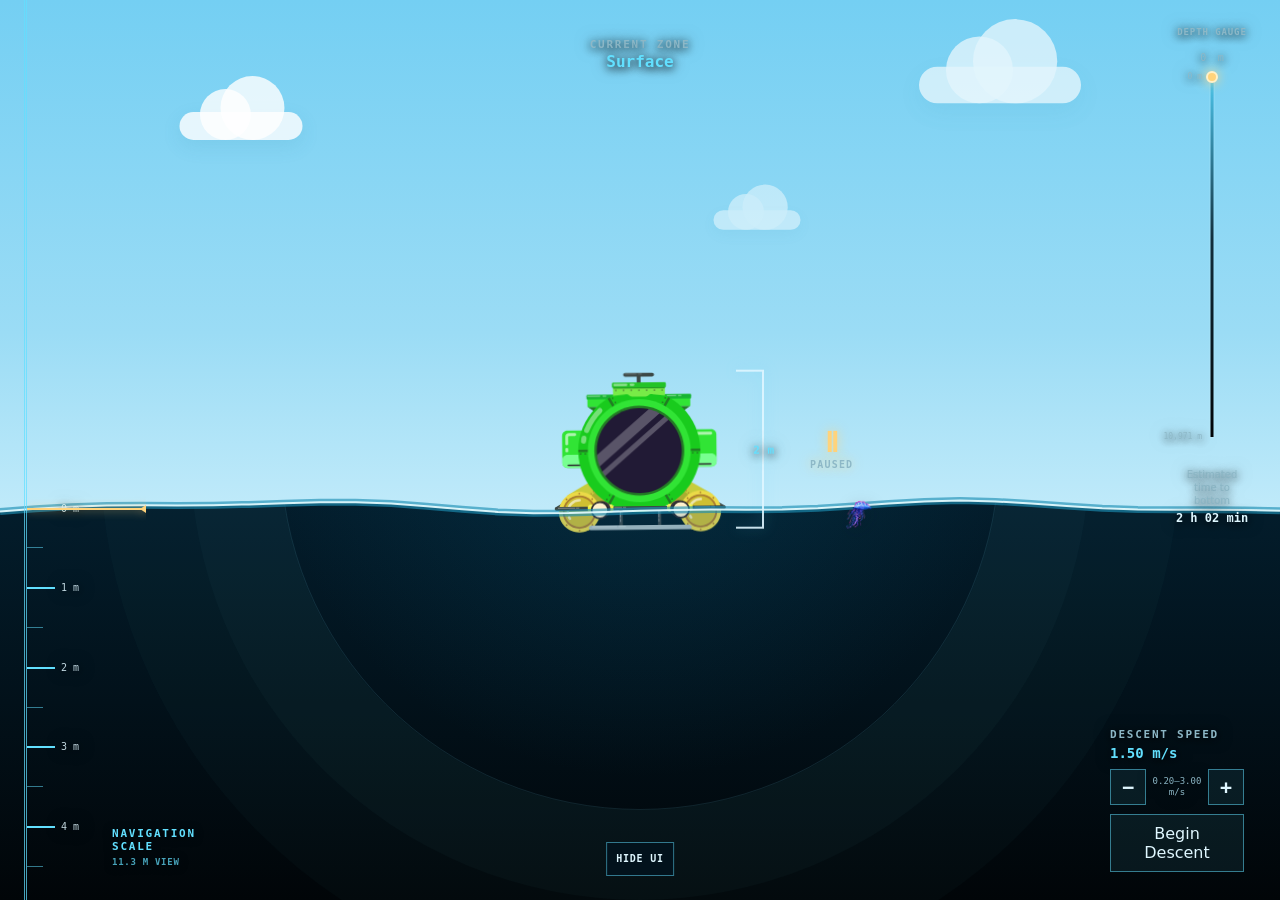
==== submarine.html @ d6543688 "Lighten submarine depth HUD" ====
<!DOCTYPE html>
<html lang="en">
<head>
  <meta charset="UTF-8">
  <meta name="viewport" content="width=device-width, initial-scale=1.0">
  <title>Into the Abyss · Submarine Mission</title>
  <style>
    :root {
      color-scheme: dark;
      --ink: #dff7ff;
      --muted: #8db8c7;
      --line: rgba(181, 231, 246, 0.2);
      --panel: rgba(3, 19, 29, 0.78);
      --accent: #62e0ff;
      --warning: #ffd37b;
    }

    * { box-sizing: border-box; }

    html, body { margin: 0; min-height: 100%; }

    body {
      overflow: hidden;
      color: var(--ink);
      background: #020c13;
      font-family: Inter, ui-sans-serif, system-ui, sans-serif;
    }

    button, input { font: inherit; }
    .dive-loading { position: fixed; inset: 0; z-index: 20; display: flex; flex-direction: column; align-items: center; justify-content: center; padding: 32px 24px; text-align: center; background: radial-gradient(ellipse at 50% 35%, #092d3b, #020b12 65%); opacity: 1; transition: opacity 450ms ease; }
    .dive-loading__mark { width: 64px; height: 64px; margin-bottom: 36px; border: 1px solid rgba(98,224,255,.2); border-radius: 50%; display: grid; place-items: center; color: var(--accent); font: 28px Georgia, serif; }
    .dive-loading__eyebrow { margin-bottom: 16px; color: var(--accent); font: 10px ui-monospace, monospace; letter-spacing: .3em; text-transform: uppercase; }
    .dive-loading h1 { margin: 0; color: var(--ink); font: 400 clamp(38px, 7vw, 76px)/1.1 Georgia, serif; letter-spacing: -.03em; }
    .dive-loading p { max-width: 320px; margin: 28px 0 0; color: var(--muted); font: 12px/1.7 ui-monospace, monospace; letter-spacing: .04em; }
    .dive-loading__indicator { width: 80px; height: 2px; margin-top: 24px; background: rgba(98,224,255,.15); overflow: hidden; }
    .dive-loading__indicator::after { content: ""; display: block; height: 100%; width: 40%; background: var(--accent); animation: loading-scan 1.6s ease-in-out infinite alternate; }
    @keyframes loading-scan { from { transform: translateX(-100%); } to { transform: translateX(250%); } }
    .dive-loading button { margin-top: 24px; }
    .dive-loading:has(button:not([hidden])) .dive-loading__indicator { display: none; }
    @media (prefers-reduced-motion: reduce) { .dive-loading { transition: none; } .dive-loading__indicator::after { animation: none; width: 100%; } }
    .dive-loading button { pointer-events: auto; }
    .dive-loading[hidden] { display: none; }
    body[data-loading="false"] .dive-loading { opacity: 0; pointer-events: none; }
    body[data-loading="true"] .depth-console,
    body[data-loading="true"] .depth-ruler,
    body[data-loading="true"] .mission-status,
    body[data-loading="true"] .mission-controls,
    body[data-loading="true"] .travel-indicator,
    body[data-loading="true"] .zone-boundaries,
    body[data-loading="true"] .surface-scale,
    body[data-loading="true"] .ui-toggle { opacity: 0; pointer-events: none; }

    .mission {
      min-height: 100vh;
      background: radial-gradient(circle at 50% 45%, rgba(7, 86, 119, 0.3), transparent 46%), linear-gradient(#075b7c 0%, #031d2c 56%, #010508 100%);
      transition: filter 600ms ease, background 600ms ease;
    }

    .mission[data-zone="deep"] { background: radial-gradient(circle at 50% 48%, rgba(17, 57, 71, 0.25), transparent 44%), linear-gradient(#073a50 0%, #02121d 56%, #000204 100%); }
    .mission[data-zone="hadal"] { background: radial-gradient(circle at 50% 48%, rgba(38, 28, 57, 0.18), transparent 40%), linear-gradient(#062633 0%, #01080e 58%, #000 100%); }

    .depth-panel, .depth-ruler, .mission-status, .mission-controls, .eta {
      position: fixed;
      z-index: 5;
      border: 0;
      background: transparent;
      box-shadow: none;
      backdrop-filter: none;
      text-shadow: 0 2px 8px rgba(0, 8, 13, .9), 0 0 16px rgba(0, 8, 13, .65);
    }

    .eyebrow, .label { color: var(--muted); font: 700 11px/1.2 ui-monospace, monospace; letter-spacing: .16em; text-transform: uppercase; }
    .mission-status { top: 22px; left: 50%; z-index: 6; padding: 11px 16px; color: var(--ink); transform: translateX(-50%); text-align: center; cursor: pointer; appearance: none; }
    .mission-status strong { display: block; color: var(--accent); font: 700 16px ui-monospace, monospace; }
    .mission-status:hover { color: var(--accent); }
    .mission-status:focus-visible { outline: 2px solid rgba(98,224,255,.8); outline-offset: 3px; }
    .mission-status:active { color: var(--ink); }
    .ui-toggle { position: fixed; bottom: 24px; left: 50%; z-index: 8; padding: 10px 9px; border: 1px solid rgba(98,224,255,.5); color: var(--ink); background: rgba(3,19,29,.9); font: 700 10px/1.2 ui-monospace, monospace; letter-spacing: .08em; text-transform: uppercase; transform: translateX(-50%); transition: background 180ms ease; cursor: pointer; }
    .ui-toggle:hover, .ui-toggle:focus-visible { color: #03131c; background: var(--accent); outline: none; }

    .depth-console, .mission-controls, .depth-ruler--third-person, .mission-status, .travel-indicator, .zone-boundaries, .surface-scale { transition-duration: 320ms; transition-timing-function: ease; }
    .depth-console { transition-property: transform, opacity; }
    .mission-controls { transition-property: transform, opacity; }
    .depth-ruler--third-person { transition-property: transform, opacity; }
    .mission-status { transition-property: transform, opacity; }
    .mission[data-ui-visible="false"] .depth-console { opacity: 0; transform: translateX(calc(100% + 32px)); pointer-events: none; }
    .mission[data-ui-visible="false"] .mission-controls { opacity: 0; transform: translateX(calc(100% + 32px)); pointer-events: none; }
    .mission[data-ui-visible="false"] .mission-status { opacity: 0; transform: translate(-50%, calc(-100% - 36px)); pointer-events: none; }
    .mission[data-ui-visible="false"] .travel-indicator,
    .mission[data-ui-visible="false"] .zone-boundaries,
    .mission[data-ui-visible="false"] .surface-scale { opacity: 0; pointer-events: none; }

    .scene { position: absolute; inset: 0; display: grid; place-items: center; overflow: hidden; }
    .seafloor { position: absolute; top: 0; left: 0; width: 100%; height: 100%; z-index: 1; pointer-events: none; transform: translateY(var(--seafloor-y, 120vh)); background: linear-gradient(to bottom, transparent 0 160px, #08131d 160px); }
    .seafloor svg { display: block; width: 100%; height: 180px; }
    .landing-contact { position: absolute; z-index: 3; left: 50%; top: var(--contact-y, 120vh); width: min(180px, 42vw); height: 12px; transform: translate(-50%, -3px); pointer-events: none; opacity: var(--contact-opacity, 0); background: radial-gradient(ellipse at center, #18303d66 0%, #18303d26 35%, transparent 70%) left center / 38% 100% no-repeat, radial-gradient(ellipse at center, #18303d66 0%, #18303d26 35%, transparent 70%) right center / 38% 100% no-repeat; }
    .bottom-arrival { position: absolute; z-index: 4; top: calc(var(--ground-y, 120vh) + 62px); left: 50%; width: min(380px, 72vw); transform: translateX(-50%); text-align: center; pointer-events: none; text-shadow: 0 2px 18px #020c13; }
    .bottom-arrival:empty { display: none; }
    .bottom-arrival strong { display: block; color: var(--ink); font: 400 clamp(24px, 4vw, 34px)/1.2 Georgia, serif; }
    .bottom-arrival span { display: block; margin-top: 10px; color: var(--accent); font: 12px/1.6 ui-monospace, monospace; }
    @media (max-height: 560px) { .bottom-arrival { top: calc(var(--ground-y, 120vh) + 32px); } .bottom-arrival strong { font-size: 18px; } .bottom-arrival span { margin-top: 5px; font-size: 11px; } }
    .surface-sky { position: absolute; top: 0; right: 0; left: 0; z-index: 1; height: calc(50vh + 70px); overflow: hidden; background: linear-gradient(180deg, #74cff3 0%, #9bdcf5 64%, #c2ebfa 100%); transform: translateY(calc(var(--surface-offset, 0) * -1px)); will-change: clip-path, transform; }
    .cloud { position: absolute; width: 150px; height: 34px; border-radius: 999px; background: rgba(255, 255, 255, .8); box-shadow: 0 8px 24px rgba(48, 139, 174, .12); }
    .cloud::before, .cloud::after { position: absolute; bottom: 0; border-radius: 50%; background: inherit; content: ""; }
    .cloud::before { left: 25px; width: 62px; height: 62px; }
    .cloud::after { right: 22px; width: 78px; height: 78px; }
    .cloud--one { top: 21%; left: 13%; transform: scale(.82); }
    .cloud--two { top: 13%; right: 16%; transform: scale(1.08); opacity: .78; }
    .cloud--three { top: 39%; right: 35%; transform: scale(.58); opacity: .55; }
    .surface-wave { position: absolute; inset: 0; z-index: 3; width: 100%; height: 100%; overflow: visible; pointer-events: none; }
    .surface-wave__depth { fill: none; stroke: rgba(29, 143, 181, .64); stroke-width: 7; }
    .surface-wave__highlight { fill: none; stroke: rgba(231, 252, 255, .92); stroke-width: 2; }
    .sonar { position: absolute; width: min(75vw, 720px); aspect-ratio: 1; border: 1px solid rgba(123, 220, 243, .12); border-radius: 50%; box-shadow: 0 0 0 90px rgba(123,220,243,.025), 0 0 0 180px rgba(123,220,243,.018); }
    .sonar::after { position: absolute; top: 50%; left: 50%; width: 50%; height: 1px; background: linear-gradient(90deg, rgba(98,224,255,.8), transparent); content: ""; transform-origin: left; animation: sweep 5s linear infinite; }
    @keyframes sweep { to { transform: rotate(360deg); } }

    .creature-field { position: absolute; inset: 0; z-index: 2; overflow: hidden; pointer-events: none; }
    .sea-creature { position: absolute; top: 50%; left: var(--creature-x); width: var(--creature-width); padding: 0; border: 0; opacity: 0; background: transparent; transform: translate(-50%, calc(-50% + var(--creature-depth-y))) rotate(var(--creature-tilt)); transition: opacity 320ms ease; pointer-events: auto; cursor: pointer; will-change: transform, opacity; }
    .sea-creature[data-visible="true"] { opacity: var(--creature-opacity, 1); }
    .sea-creature[data-visible="false"], .surface-creature[data-visible="false"] { pointer-events: none; }
    .sea-creature__image { display: block; width: 100%; height: auto; scale: 1; filter: drop-shadow(0 10px 16px rgba(0, 8, 14, .3)); transition: scale 170ms ease; animation: creature-drift var(--creature-drift-speed) ease-in-out var(--creature-drift-delay) infinite alternate; transform-origin: center; }
    .sea-creature--phytoplankton { --creature-opacity: .68; }
    .sea-creature--phytoplankton .sea-creature__image { border-radius: 48%; mix-blend-mode: screen; -webkit-mask-image: radial-gradient(ellipse, #000 48%, transparent 74%); mask-image: radial-gradient(ellipse, #000 48%, transparent 74%); }
    @keyframes creature-drift { to { transform: translate(var(--creature-drift-x), var(--creature-drift-y)) rotate(var(--creature-drift-rotation)); } }

    .surface-creature { position: absolute; z-index: 4; padding: 0; border: 0; opacity: 0; background: transparent; transform: translateX(-50%) rotate(var(--surface-creature-rotation, 0deg)); transform-origin: 50% 18%; transition: opacity 180ms ease; pointer-events: auto; cursor: pointer; will-change: top, left, transform, opacity; }
    .surface-creature[data-visible="true"] { opacity: 1; }
    .surface-creature__image { display: block; width: 100%; height: auto; scale: 1; filter: drop-shadow(0 7px 9px rgba(0, 13, 22, .32)); transition: scale 170ms ease; transform-origin: center; }
    .sea-creature:hover .sea-creature__image,
    .sea-creature:focus-visible .sea-creature__image,
    .surface-creature:hover .surface-creature__image,
    .surface-creature:focus-visible .surface-creature__image { scale: 1.07; filter: url("#creature-outline"); }
    .sea-creature:focus-visible, .surface-creature:focus-visible { outline: none; }

    .visual-filters { position: absolute; width: 0; height: 0; overflow: hidden; }

    .submarine { position: relative; z-index: 2; width: min(180px, 42vw); aspect-ratio: 1; }
    .submarine__visual { position: absolute; inset: 0; transform: translateY(var(--bob-y, 0px)) rotate(var(--bob-rotation, 0deg)); transform-origin: 50% 82%; will-change: transform; }
    .submarine__image { position: absolute; inset: 0; display: block; width: 100%; height: 100%; object-fit: contain; }
    .submarine__water-tint { position: absolute; inset: 0; background: rgba(7, 104, 184, .15); clip-path: inset(82% 0 0); -webkit-mask: url("ocean-assets/submarine.svg") center / contain no-repeat; mask: url("ocean-assets/submarine.svg") center / contain no-repeat; will-change: clip-path; }
    .surface-scale { position: absolute; top: 50%; left: calc(50% + min(90px, 21vw) + 6px); z-index: 4; width: 28px; height: var(--scale-size, min(159px, 37.1vw)); color: rgba(223, 247, 255, .9); filter: drop-shadow(0 0 7px rgba(98, 224, 255, .35)); opacity: 0; transform: translateY(calc(-50% + var(--scale-centre-offset, 0px) - var(--surface-offset, 0px))); transition: opacity 160ms ease; pointer-events: none; will-change: transform, opacity; }
    .surface-scale[data-visible="true"] { opacity: 1; }
    .surface-scale__bracket { position: absolute; inset: 0; border-top: 2px solid currentColor; border-right: 2px solid currentColor; border-bottom: 2px solid currentColor; }
    .surface-scale__label { position: absolute; top: 50%; right: 0; padding: 4px 3px; color: var(--accent); font: 700 11px/1 ui-monospace, monospace; letter-spacing: .05em; text-shadow: 0 2px 8px rgba(0, 8, 13, .9), 0 0 16px rgba(0, 8, 13, .65); transform: translate(50%, -50%); white-space: nowrap; }
    .travel-indicator { position: absolute; top: 50%; left: calc(50% + 170px); z-index: 4; display: grid; gap: 2px; color: var(--warning); text-shadow: 0 0 12px rgba(255, 211, 123, .7); text-align: center; transform: translateY(-50%); }
    .travel-indicator__arrow { font: 700 28px/1 ui-monospace, monospace; }
    .travel-indicator__label { color: var(--muted); font: 700 10px/1.2 ui-monospace, monospace; letter-spacing: .12em; text-transform: uppercase; }

    .zone-boundaries { position: absolute; inset: 0; z-index: 1; pointer-events: none; transition: opacity 320ms ease; }
    .zone-boundary { position: absolute; top: 0; left: var(--boundary-start, 140px); right: 0; height: 2px; background: radial-gradient(circle at 1px 1px, var(--accent) 1px, transparent 1px) 0 0 / 12px 2px repeat-x; transform: translateY(var(--boundary-y)); }
    .zone-boundary[hidden] { display: none; }
    .zone-boundaries { --boundary-label-font-size: clamp(9px, calc(var(--boundary-label-width, 96px) / 8), 12px); }
    .zone-boundary__label { position: absolute; bottom: 10px; left: calc(var(--boundary-label-x) - var(--boundary-start, 140px)); width: max-content; max-width: var(--boundary-label-width); transform: translateX(-50%); overflow-wrap: anywhere; color: var(--ink); font: 600 var(--boundary-label-font-size)/1.5 ui-monospace, monospace; text-align: center; text-shadow: 0 2px 6px #020c13, 0 0 12px #020c13; }
    .depth-console { position: fixed; top: 16px; right: 24px; z-index: 5; display: grid; width: 88px; gap: 8px; }
    .depth-console .depth-panel { position: relative; top: auto; right: auto; display: grid; width: 100%; justify-items: center; padding: 11px 8px 10px; }
    .depth-console .label { font-size: 9px; letter-spacing: .1em; text-align: center; }
    .depth-value { margin: 5px 0 3px; font: 700 19px ui-monospace, monospace; white-space: nowrap; }
    .depth-value span { color: var(--muted); font-size: 10px; font-weight: 400; }
    .depth-track { position: relative; width: 100%; height: clamp(190px, 42vh, 360px); margin: 9px 0 4px; }
    .depth-track::before { position: absolute; top: 0; bottom: 0; left: 50%; width: 3px; background: linear-gradient(to bottom, #4dc9f0, #122f3d 45%, #020508); box-shadow: 0 0 0 1px rgba(204,241,255,.24); content: ""; transform: translateX(-50%); }
    .depth-arrow { position: absolute; left: 50%; width: 12px; height: 12px; border: 2px solid #fff1c9; border-radius: 50%; background: var(--warning); box-shadow: 0 0 12px var(--warning); transform: translate(-50%, -50%); transition: top 180ms linear; }
    .depth-endpoint { position: absolute; right: calc(50% + 7px); padding: 2px 3px; color: var(--muted); font: 8px/1 ui-monospace, monospace; white-space: nowrap; }
    .depth-endpoint--surface { top: 0; transform: translateY(-50%); }
    .depth-endpoint--bottom { bottom: 0; transform: translateY(50%); }
    .depth-console .eta { position: relative; padding: 9px 7px; color: var(--muted); font-size: 10px; line-height: 1.3; text-align: center; }
    .eta strong { display: block; margin-top: 4px; color: var(--ink); font: 700 12px ui-monospace, monospace; }
    .mission-controls { position: fixed; right: 24px; bottom: 16px; z-index: 5; display: grid; width: 158px; gap: 9px; padding: 12px; }
    .speed-control { display: grid; gap: 8px; }
    .speed-control__readout { display: block; margin-top: 4px; color: var(--accent); font: 700 14px ui-monospace, monospace; letter-spacing: normal; text-transform: none; }
    .speed-stepper { display: grid; grid-template-columns: 36px minmax(0, 1fr) 36px; gap: 5px; align-items: center; }
    .speed-button { display: grid; width: 36px; height: 36px; padding: 0; place-items: center; border: 1px solid rgba(98,224,255,.5); color: var(--ink); background: rgba(98,224,255,.08); font: 700 20px/1 ui-monospace, monospace; cursor: pointer; user-select: none; touch-action: none; }
    .speed-button:hover, .speed-button:focus-visible { background: rgba(98,224,255,.2); }
    .speed-button:disabled { opacity: .35; cursor: default; }
    .speed-stepper__range { color: var(--muted); font: 9px/1.25 ui-monospace, monospace; text-align: center; }
    .pause-button { width: 100%; }

    .depth-ruler { top: 105px; bottom: 105px; left: 24px; width: 104px; padding: 15px 12px; overflow: hidden; }
    .depth-ruler__title { margin-bottom: 10px; }
    .depth-ruler__scale { display: block; margin-top: 4px; color: rgba(98,224,255,.72); font: 700 9px/1.2 ui-monospace, monospace; letter-spacing: .08em; }
    .depth-ruler__track { position: relative; height: calc(100% - 28px); margin-left: 8px; overflow: hidden; border-left: 1px solid rgba(204,241,255,.72); }
    .depth-ruler__tick { position: absolute; top: var(--tick-position); left: -1px; width: 10px; border-top: 1px solid rgba(204,241,255,.38); pointer-events: none; }
    .depth-ruler__tick--major { width: 19px; border-color: rgba(204,241,255,.8); }
    .depth-ruler__tick-label { position: absolute; top: var(--tick-position); left: 25px; color: var(--muted); font: 10px ui-monospace, monospace; transform: translateY(-50%); }
    .depth-ruler__reference { position: absolute; top: var(--reference-position); right: 0; left: -1px; z-index: 1; border-top: 2px solid var(--warning); filter: drop-shadow(0 0 5px rgba(255, 211, 123, .8)); pointer-events: none; }
    .depth-ruler__reference::after { position: absolute; top: -5px; right: 0; border-top: 4px solid transparent; border-right: 6px solid var(--warning); border-bottom: 4px solid transparent; content: ""; }
    .depth-ruler__reference-value { position: absolute; top: 0; left: 24px; padding: 3px 5px; color: var(--warning); background: #061720; font: 700 10px/1 ui-monospace, monospace; transform: translateY(-50%); white-space: nowrap; }
    .depth-ruler--third-person { top: 0; bottom: 0; left: clamp(12px, 2vw, 24px); z-index: 4; width: 122px; padding: 0; overflow: visible; pointer-events: none; }
    .depth-ruler--third-person .depth-ruler__title { position: absolute; bottom: 32px; left: 88px; width: 118px; margin: 0; color: var(--accent); text-shadow: 0 1px 8px rgba(0, 8, 13, .9); }
    .depth-ruler--third-person .depth-ruler__track { position: absolute; inset: 0 auto 0 0; width: 122px; height: 100%; margin: 0; border-left: 3px double rgba(98,224,255,.72); }
    .depth-ruler--third-person .depth-ruler__tick { width: 17px; border-color: rgba(98,224,255,.52); }
    .depth-ruler--third-person .depth-ruler__tick--major { width: 29px; border-width: 2px; border-color: var(--accent); }
    .depth-ruler--third-person .depth-ruler__tick-label { left: 34px; color: rgba(223,247,255,.86); }

    .map-stop { display: flex; width: 100%; justify-content: space-between; padding: 8px 9px; border: 1px solid transparent; color: var(--muted); background: transparent; text-align: left; }
    button.map-stop { cursor: pointer; }
    button.map-stop:hover, button.map-stop:focus-visible { border-color: var(--line); color: var(--ink); }
    .map-stop[aria-current="true"] { border-color: rgba(98,224,255,.45); color: var(--accent); background: rgba(98,224,255,.08); }
    .map-stop span:last-child { font: 11px ui-monospace, monospace; }

    .control-button { padding: 9px 13px; border: 1px solid rgba(98,224,255,.5); color: var(--ink); background: rgba(98,224,255,.08); cursor: pointer; }
    .control-button:hover, .control-button:focus-visible { background: rgba(98,224,255,.2); }

    .sandbox { position: fixed; inset: 0; z-index: 10; display: grid; padding: 24px; place-items: center; background: rgba(0, 5, 9, .86); }
    .sandbox[hidden] { display: none; }
    .sandbox__card { width: min(560px, 100%); padding: 28px; border: 1px solid var(--line); background: #061720; }
    .sandbox h2 { margin: 8px 0; font: 400 34px Georgia, serif; }
    .sandbox p { color: var(--muted); line-height: 1.6; }
    .sandbox__jump { display: grid; grid-template-columns: minmax(0, 1fr) auto; gap: 8px; align-items: end; margin: 20px 0 12px; }
    .sandbox__jump label { grid-column: 1 / -1; }
    .sandbox__jump input { min-width: 0; width: 100%; padding: 9px 11px; border: 1px solid var(--line); color: var(--ink); background: #031019; outline: none; }
    .sandbox__jump input:focus { border-color: var(--accent); box-shadow: 0 0 0 2px rgba(98, 224, 255, .12); }
    .sandbox__grid { display: grid; grid-template-columns: repeat(2, 1fr); gap: 8px; margin: 12px 0 20px; }
    .sandbox__actions { display: flex; gap: 12px; align-items: center; justify-content: space-between; }
    .sandbox__citations { color: var(--accent); font-size: 12px; }
    .sandbox__citations:hover, .sandbox__citations:focus-visible { color: var(--ink); }

    .creature-dialog { width: min(1120px, calc(100vw - 64px)); height: min(760px, calc(100vh - 64px)); height: min(760px, calc(100svh - 64px)); max-width: none; max-height: none; padding: 0; overflow: visible; border: 1px solid rgba(153, 226, 247, .32); color: var(--ink); background: #03131d; box-shadow: 0 32px 100px rgba(0, 0, 0, .68); }
    .creature-dialog::backdrop { background: rgba(0, 5, 9, .82); backdrop-filter: blur(7px); }
    .creature-dialog__shell { position: relative; display: grid; height: 100%; grid-template-columns: minmax(0, 1.05fr) 92px minmax(340px, .95fr); overflow: visible; }
    .creature-dialog__close { position: absolute; top: 18px; right: 18px; z-index: 6; display: grid; width: 42px; height: 42px; padding: 0; place-items: center; border: 1px solid rgba(223, 247, 255, .52); border-radius: 50%; color: var(--ink); background: rgba(1, 11, 17, .82); font: 300 28px/1 sans-serif; cursor: pointer; }
    .creature-dialog__close:hover, .creature-dialog__close:focus-visible { color: #03131c; background: #fff; outline: none; }
    .creature-dialog__visual { position: relative; z-index: 1; min-width: 0; overflow: visible; background: radial-gradient(circle at 52% 48%, rgba(25, 121, 153, .34), transparent 55%), linear-gradient(145deg, #07506a, #02131e 72%); }
    .creature-dialog__visual::after { position: absolute; inset: 9%; border: 1px solid rgba(162, 230, 248, .12); border-radius: 50%; content: ""; }
    .creature-dialog__image { position: absolute; top: 50%; left: 50%; z-index: 2; width: var(--popup-image-width, 82%); max-width: none; max-height: 118%; object-fit: contain; filter: drop-shadow(0 28px 35px rgba(0, 0, 0, .42)); transform: translate(-50%, -50%) translate(var(--popup-image-x, 0), var(--popup-image-y, 0)); }
    .creature-dialog[data-bleed="true"] .creature-dialog__image { width: var(--popup-image-width, 108%); }
    .creature-dialog__info { position: relative; z-index: 5; min-width: 0; padding: clamp(56px, 7vh, 82px) clamp(28px, 4vw, 58px) 42px; overflow: auto; border-left: 1px solid var(--line); background: linear-gradient(155deg, rgba(6, 30, 43, .98), rgba(2, 13, 21, .99)); }
    .creature-dialog__title { margin: 10px 0 5px; font: 400 clamp(36px, 4.2vw, 64px)/.96 Georgia, serif; }
    .creature-dialog__scientific { margin: 0 0 24px; color: var(--accent); font: 400 17px/1.4 Georgia, serif; font-style: italic; }
    .creature-dialog__status { display: inline-flex; gap: 8px; align-items: center; margin-bottom: 30px; padding: 8px 11px; border: 1px solid rgba(98, 224, 255, .28); color: var(--ink); background: rgba(98, 224, 255, .08); font: 700 11px/1.2 ui-monospace, monospace; letter-spacing: .08em; text-transform: uppercase; }
    .creature-dialog__section { margin-top: 26px; padding-top: 22px; border-top: 1px solid var(--line); }
    .creature-dialog__section h3 { margin: 0 0 9px; color: var(--muted); font: 700 11px/1.2 ui-monospace, monospace; letter-spacing: .15em; text-transform: uppercase; }
    .depth-range h3 { margin: 0; color: var(--muted); font: 700 11px/1.2 ui-monospace, monospace; letter-spacing: .15em; text-transform: uppercase; }
    .creature-dialog__section p { margin: 0; color: #bad9e4; font-size: 15px; line-height: 1.65; }
    .depth-range { position: relative; z-index: 4; display: grid; min-width: 0; grid-template-columns: 16px 3px minmax(0, 1fr); grid-template-rows: auto minmax(0, 1fr) auto; column-gap: 8px; padding: 18px 10px; border-left: 1px solid var(--line); background: transparent; }
    .depth-range__heading { display: contents; }
    .depth-range__heading h3 { grid-column: 1; grid-row: 1 / 3; align-self: center; margin: 0; writing-mode: vertical-rl; transform: rotate(180deg); }
    .depth-range__value { color: var(--warning); font: 700 11px/1.35 ui-monospace, monospace; }
    .depth-range__value { grid-column: 2 / 4; grid-row: 3; justify-self: center; margin-top: 8px; white-space: nowrap; }
    .depth-range__track { position: relative; grid-column: 2; grid-row: 2; width: 3px; min-height: 0; margin: 0; background: rgba(181, 231, 246, .6); }
    .depth-range__placeholder { position: absolute; inset: 20% -5px; border: 1px dashed rgba(255, 211, 123, .9); background: repeating-linear-gradient(45deg, rgba(255,211,123,.2) 0 5px, transparent 5px 10px); }
    .creature-dialog[data-record="true"] .depth-range__placeholder { inset: var(--record-position) -6px auto; height: 3px; border: 0; background: var(--warning); }
    .depth-range__ticks { display: grid; grid-column: 3; grid-row: 2; grid-template-rows: repeat(5, 1fr); min-height: 0; margin: 0; color: var(--muted); font: 10px/1 ui-monospace, monospace; }
    .depth-range__ticks span { align-self: center; }
    .depth-range__ticks span:first-child { align-self: start; }
    .depth-range__ticks span:last-child { align-self: end; }

    @media (max-width: 760px) {
      .mission-status { top: 16px; }
      .depth-console { top: 12px; right: 12px; width: 84px; }
      .mission-controls { right: 12px; bottom: 12px; width: 150px; }
      .ui-toggle { bottom: 20px; }
      .depth-ruler { top: 105px; bottom: 155px; left: 12px; width: 112px; }
      .depth-ruler--third-person { top: 0; bottom: 0; left: 12px; width: 108px; }
      .depth-ruler--third-person .depth-ruler__track { width: 108px; }
      .creature-dialog { width: calc(100vw - 24px); height: calc(100vh - 24px); height: calc(100svh - 24px); overflow: visible; }
      .creature-dialog__shell { grid-template-columns: 1fr; grid-template-rows: minmax(220px, 42%) minmax(0, 1fr); overflow: visible; }
      .creature-dialog__visual { grid-column: 1; grid-row: 1; overflow: visible; }
      .creature-dialog__image, .creature-dialog[data-bleed="true"] .creature-dialog__image { width: min(var(--popup-image-width, 82%), calc(100% - 92px)); max-height: 115%; transform: translate(calc(-50% - 46px), -50%) translate(var(--popup-image-x, 0), var(--popup-image-y, 0)); }
      .creature-dialog[data-bleed="true"] .creature-dialog__image { width: min(var(--popup-image-width, 82%), 115%); max-height: 130%; transform: translate(-50%, -50%) translate(var(--popup-image-x, 0), var(--popup-image-y, 0)); }
      .depth-range { position: absolute; top: 0; right: 0; bottom: 58%; display: grid; width: 92px; min-height: 0; grid-template-columns: 16px 3px minmax(0, 1fr); grid-template-rows: auto minmax(0, 1fr) auto; padding: 12px 10px; border-top: 0; border-left: 1px solid rgba(181, 231, 246, .24); background: transparent; }
      .depth-range__track { width: 3px; min-width: 3px; height: auto; min-height: 0; margin: 0; flex: none; }
      .depth-range__ticks { width: auto; height: auto; min-height: 0; margin: 0; padding-top: 20px; }
      .creature-dialog__info { padding: 34px 24px 30px; border-top: 1px solid var(--line); border-left: 0; }
      .creature-dialog__close { top: 12px; right: 12px; }
      .creature-dialog__title { font-size: clamp(32px, 11vw, 48px); }
    }

    @media (max-width: 520px) {
      .mission-status { top: 12px; }
      .depth-console { top: 7px; right: 7px; width: 78px; }
      .depth-track { height: clamp(170px, 36svh, 270px); }
      .mission-controls { right: 7px; bottom: 7px; width: 142px; padding: 10px; }
      .ui-toggle { bottom: 15px; }
      .depth-ruler { top: 0; }
      .depth-ruler--third-person { top: 0; bottom: 0; left: 7px; width: 94px; }
      .depth-ruler--third-person .depth-ruler__title { bottom: 22px; left: 76px; width: 105px; font-size: 9px; }
      .depth-ruler--third-person .depth-ruler__track { width: 94px; }
      .depth-ruler--third-person .depth-ruler__tick-label { left: 31px; font-size: 9px; }
    }

    @media (prefers-reduced-motion: reduce) {
      .sea-creature__image { animation: none; }
      .sea-creature__image, .surface-creature__image { transition: none; }
    }
    .manatee-rive { display: block; aspect-ratio: 800 / 550; }
    .manatee-rive canvas { display: block; width: 106.25%; height: 100%; }
    .sea-creature__image.manatee-rive { animation: none; }
    .creature-dialog__image[hidden] { display: none; }
    @media (max-width: 760px) {
      .creature-dialog[data-bleed="true"] .manatee-rive { width: 88%; transform: translate(-53.125%, -50%); }
    }
  </style>
</head>
<body data-loading="true">
  <div class="dive-loading" id="dive-loading">
    <div class="dive-loading__mark" aria-hidden="true">↓</div>
    <div class="dive-loading__eyebrow">An ocean expedition</div>
    <h1>Into the Abyss</h1>
    <p id="dive-loading-message" role="status">Preparing your dive…</p>
    <div class="dive-loading__indicator" aria-hidden="true"></div>
    <button id="dive-loading-retry" class="control-button" hidden onclick="location.reload()">Try again</button>
  </div>
  <main class="mission" id="mission" data-zone="surface" data-ui-visible="true" inert aria-busy="true">
    <button class="mission-status" id="mission-status" type="button" aria-controls="sandbox" aria-expanded="false"><span class="label">Current zone</span><strong id="zone-name">Surface</strong></button>
    <button class="ui-toggle" id="ui-toggle" type="button" aria-controls="mission-status depth-console mission-controls travel-indicator zone-boundaries surface-scale" aria-expanded="true">Hide UI</button>

    <section class="scene" id="scene" aria-label="Third-person submarine descent scene">
      <svg class="visual-filters" aria-hidden="true" focusable="false">
        <filter id="creature-outline" x="-20%" y="-20%" width="140%" height="140%" color-interpolation-filters="sRGB">
          <feMorphology in="SourceAlpha" operator="dilate" radius="1.5" result="expanded"></feMorphology>
          <feFlood flood-color="#fff" result="white"></feFlood>
          <feComposite in="white" in2="expanded" operator="in" result="expanded-white"></feComposite>
          <feComposite in="expanded-white" in2="SourceAlpha" operator="out" result="outline"></feComposite>
          <feMerge><feMergeNode in="outline"></feMergeNode><feMergeNode in="SourceGraphic"></feMergeNode></feMerge>
        </filter>
      </svg>
      <div class="surface-sky" id="surface-sky" aria-hidden="true">
        <span class="cloud cloud--one"></span>
        <span class="cloud cloud--two"></span>
        <span class="cloud cloud--three"></span>
      </div>
      <svg class="surface-wave" id="surface-wave" aria-hidden="true" preserveAspectRatio="none">
        <path class="surface-wave__depth" id="surface-wave-depth"></path>
        <path class="surface-wave__highlight" id="surface-wave-highlight"></path>
      </svg>
      <div class="creature-field" id="creature-field"></div>
      <div class="sonar" aria-hidden="true"></div>
      <div class="seafloor" id="seafloor" aria-hidden="true">
        <svg viewBox="0 0 1200 180" preserveAspectRatio="none">
          <defs>
            <linearGradient id="sediment-shade" x2="0" y2="1">
              <stop stop-color="#203747"/><stop offset="0.45" stop-color="#102331"/><stop offset="1" stop-color="#08131d"/>
            </linearGradient>
            <radialGradient id="sediment-light" cx="50%" cy="0%" rx="50%" ry="50%">
              <stop stop-color="#75c6ce" stop-opacity=".3"/><stop offset="1" stop-color="#75c6ce" stop-opacity="0"/>
            </radialGradient>
          </defs>
          <path d="M0 24 H1200 V180 H0Z" fill="url(#sediment-shade)"/>
          <path d="M0 24 H1200" fill="none" stroke="#385260" stroke-width="2"/>
          <ellipse cx="600" cy="55" rx="250" ry="32" fill="url(#sediment-light)"/>
          <g fill="none" stroke="#4b6977" stroke-opacity=".25" stroke-linecap="round" stroke-width="2">
            <path d="M70 62 Q130 53 185 60 M270 88 Q330 80 390 86 M470 48 Q515 44 549 49 M655 69 Q715 61 775 68 M900 53 Q958 48 1000 53 M1030 102 Q1080 95 1140 102"/>
            <path d="M160 123 Q230 114 283 121 M455 114 Q510 106 562 112 M725 134 Q805 123 869 132"/>
          </g>
          <g fill="#718593" opacity=".24">
            <ellipse cx="420" cy="62" rx="3" ry="1.4"/><ellipse cx="575" cy="79" rx="2" ry="1"/>
            <ellipse cx="690" cy="46" rx="3" ry="1"/><ellipse cx="840" cy="94" rx="2" ry="1.3"/>
            <ellipse cx="220" cy="49" rx="2" ry="1"/><ellipse cx="960" cy="118" rx="3" ry="1"/>
          </g>
        </svg>
      </div>
      <div class="landing-contact" aria-hidden="true">
        <svg viewBox="0 0 700 60" style="position: absolute; top: 0; left: 0; width: 100%; height: auto; overflow: visible" fill="none" stroke="#4b6977" stroke-opacity=".5" stroke-width="3" stroke-linecap="round">
          <path d="M44 17 Q76 8 103 14 M124 14 Q158 8 185 18 M64 32 Q110 23 160 32 M89 46 Q118 41 141 46"/>
          <path d="M515 18 Q546 8 575 14 M594 14 Q625 8 656 17 M540 32 Q588 23 636 32 M559 46 Q588 41 611 46"/>
        </svg>
      </div>
      <div class="bottom-arrival" id="bottom-arrival" role="status" aria-live="polite" aria-atomic="true"></div>
      <div class="submarine" id="submarine">
        <div class="submarine__visual" id="submarine-visual">
          <img class="submarine__image" src="ocean-assets/submarine.svg" alt="Submarine">
          <span class="submarine__water-tint" id="submarine-water-tint" aria-hidden="true"></span>
        </div>
      </div>
      <button class="surface-creature" id="man-o-war" data-visible="true" type="button" aria-label="Learn about the Portuguese man-o'-war">
        <img class="surface-creature__image" src="Submarine pngs Placeholders/Epipelagic/man o war.png" alt="">
      </button>
      <div class="surface-scale" id="surface-scale" data-visible="true" role="img" aria-label="The submarine represents two metres in height">
        <span class="surface-scale__bracket" aria-hidden="true"></span>
        <span class="surface-scale__label" aria-hidden="true">2 m</span>
      </div>
      <div class="travel-indicator" id="travel-indicator" aria-live="polite"><div class="travel-indicator__arrow" id="travel-arrow">↓</div><div class="travel-indicator__label" id="travel-label">Descending</div></div>
      <div class="zone-boundaries" id="zone-boundaries" aria-label="Ocean zone boundaries"></div>
    </section>

    <div class="depth-console" id="depth-console">
      <aside class="depth-panel" aria-label="Overall expedition depth">
        <div class="label">Depth gauge</div>
        <div class="depth-value"><span id="depth-value">0</span> <span>m</span></div>
        <div class="depth-track"><span class="depth-endpoint depth-endpoint--surface">0 m</span><div class="depth-arrow" id="depth-arrow"></div><span class="depth-endpoint depth-endpoint--bottom">10,971 m</span></div>
      </aside>
      <div class="eta">Estimated time to bottom<strong id="eta-value">1 h 59 min</strong></div>
    </div>

    <aside class="mission-controls" aria-label="Descent controls">
      <div class="speed-control">
        <div class="label">Descent speed<output class="speed-control__readout" id="speed-output">1.50 m/s</output></div>
        <div class="speed-stepper" role="group" aria-label="Adjust descent speed">
          <button class="speed-button" id="speed-down" type="button" aria-label="Decrease speed">−</button>
          <span class="speed-stepper__range">0.20–3.00<br>m/s</span>
          <button class="speed-button" id="speed-up" type="button" aria-label="Increase speed">+</button>
        </div>
      </div>
      <button class="control-button pause-button" id="pause-button" type="button">Begin Descent</button>
    </aside>

    <aside class="depth-ruler depth-ruler--third-person" id="third-person-ruler" aria-label="Five metre navigation scale with half metre markers">
      <div class="depth-ruler__title label">Navigation scale<span class="depth-ruler__scale" id="third-person-scale">12.0 m view</span></div>
      <div class="depth-ruler__track" id="third-person-ruler-track">
        <div class="depth-ruler__reference" id="third-person-ruler-reference" aria-hidden="true"></div>
      </div>
    </aside>

  </main>

  <section class="sandbox" id="sandbox" role="dialog" aria-modal="true" hidden aria-labelledby="sandbox-title">
    <div class="sandbox__card">
      <div class="label">Free navigation</div><h2 id="sandbox-title">Jump anywhere on the map</h2>
      <p>Sandbox mode lets you inspect milestones without waiting for the full descent. Your main mission progress stays safe.</p>
      <form class="sandbox__jump" id="specific-depth-form">
        <label class="label" for="specific-depth">Specific depth · 0–10,971 m</label>
        <input id="specific-depth" name="depth" type="number" min="0" max="10971" step="0.01" inputmode="decimal" placeholder="e.g. 332.35" required>
        <button class="control-button" type="submit">Jump to depth</button>
      </form>
      <div class="sandbox__grid" id="sandbox-grid"></div>
      <div class="sandbox__actions">
        <a class="sandbox__citations" href="index.html" target="_blank" rel="noopener" aria-label="Sources and citations (opens in a new tab)">Sources &amp; citations ↗</a>
        <button class="control-button" id="close-sandbox" type="button">Return to mission</button>
      </div>
    </div>
  </section>

  <dialog class="creature-dialog" id="creature-dialog" aria-labelledby="creature-dialog-title">
    <div class="creature-dialog__shell">
      <button class="creature-dialog__close" id="creature-dialog-close" type="button" aria-label="Close creature details" autofocus>×</button>
      <div class="creature-dialog__visual">
        <img class="creature-dialog__image" id="creature-dialog-image" src="" alt="">
      </div>
      <section class="depth-range" aria-labelledby="depth-range-title">
        <div class="depth-range__heading"><h3 id="depth-range-title">Depth range</h3><span class="depth-range__value">— m to — m</span></div>
        <div class="depth-range__track" role="img" aria-label="Placeholder depth range within the Epipelagic zone from 0 to 200 metres"><span class="depth-range__placeholder"></span></div>
        <div class="depth-range__ticks" aria-hidden="true"><span>0 m</span><span>50 m</span><span>100 m</span><span>150 m</span><span>200 m</span></div>
      </section>
      <article class="creature-dialog__info">
        <div class="label" id="creature-dialog-zone">Epipelagic encounter</div>
        <h2 class="creature-dialog__title" id="creature-dialog-title"></h2>
        <p class="creature-dialog__scientific" id="creature-dialog-scientific"></p>
        <div class="creature-dialog__status"><span id="creature-dialog-status-label">Conservation</span><strong id="creature-dialog-status"></strong></div>

        <section class="creature-dialog__section">
          <h3>Field notes</h3>
          <p id="creature-dialog-facts"></p>
          <p style="margin-top: 16px"><a id="creature-dialog-citation" style="color: var(--accent)" target="_blank" rel="noopener"></a></p>
        </section>

      </article>
    </div>
  </dialog>

  <script src="ocean-assets/rive/rive.js"></script>
  <script src="manatee-rive.js"></script>
  <script src="creature-facts.js"></script>
  <script>
    rive.RuntimeLoader.setWasmUrl("ocean-assets/rive/rive.wasm");
    const BOTTOM = 10971;
    const STORAGE_KEY = "abyss-submarine-progress";
    const milestones = [
      { depth: 0, zone: "Epipelagic zone", icon: "✦", copy: "The descent begins in the sunlit surface waters." },
      { depth: 200, zone: "Mesopelagic zone", icon: "◌", copy: "Light fades quickly here. Many animals migrate through this daily frontier." },
      { depth: 1000, zone: "Bathypelagic zone", icon: "◈", copy: "No sunlight reaches this depth. Bioluminescence becomes the dominant language." },
      { depth: 4000, zone: "Abyssopelagic zone", icon: "⌁", copy: "Cold, dark and quiet: the abyssal plain stretches across much of the seafloor." },
      { depth: 6000, zone: "Hadopelagic zone", icon: "◇", copy: "The hadal zone begins in trenches where pressure is hundreds of times greater than at the surface." },
      { depth: 10971, zone: "Challenger Deep", icon: "⬡", copy: "The deepest known point in the ocean. The mission reaches its final waypoint." }
    ];
    const manOWarInfo = { name: "Portuguese man-o'-war", scientificName: "Physalia physalis", status: "Not evaluated", image: "Submarine pngs Placeholders/Epipelagic/man o war.png", bleed: true, popupWidth: "72%", popupX: "-5%", popupY: "8%" };
    const creatures = [
      { name: "Freediver", scientificName: "No-limit freediving", status: "Herbert Nitsch", record: true, depth: 253, x: "28%", tilt: 0, sourceWidth: 430, sourceHeight: 645, image: "Submarine pngs Placeholders/Mesopelagic/freediver.png", driftX: 3, driftY: 0, driftRotation: 0, driftSpeed: 6, driftDelay: -1, popupWidth: "54%" },
      { name: "Scuba diver", scientificName: "Scuba diving", status: "Ahmed Gabr", record: true, depth: 332.35, x: "70%", tilt: 0, sourceWidth: 650, sourceHeight: 433, image: "Submarine pngs Placeholders/Mesopelagic/scubadiver.png", driftX: -3, driftY: 0, driftRotation: 0, driftSpeed: 6, driftDelay: -3, popupWidth: "94%" },
      { name: "Manatee", scientificName: "Trichechus manatus", status: "Vulnerable", depth: 10, x: "24%", tilt: -3, sourceWidth: 800, sourceHeight: 550, rive: true, driftX: 7, driftY: -3, driftRotation: 1.2, driftSpeed: 5.8, driftDelay: -1.7, bleed: true, popupWidth: "116%", popupX: "-12%", popupY: "7%" },
      { name: "Sea otter", scientificName: "Enhydra lutris", status: "Endangered", depth: 40, x: "76%", tilt: 4, sourceWidth: 400, sourceHeight: 250, image: "Submarine pngs Placeholders/Epipelagic/sea otters.png", driftX: -8, driftY: 4, driftRotation: -1.5, driftSpeed: 4.9, driftDelay: -3.1, bleed: true, popupWidth: "108%", popupX: "-8%", popupY: "6%" },
      { name: "Atlantic puffin", scientificName: "Fratercula arctica", status: "Vulnerable", depth: 60, x: "32%", tilt: -5, sourceWidth: 100, sourceHeight: 100, image: "Submarine pngs Placeholders/Epipelagic/puffin.png", driftX: 10, driftY: -5, driftRotation: 2, driftSpeed: 4.2, driftDelay: -2.3, popupWidth: "78%", popupX: "0%", popupY: "3%" },
      { name: "Mahi-mahi", scientificName: "Coryphaena hippurus", status: "Least concern", depth: 85, x: "70%", tilt: 2, sourceWidth: 450, sourceHeight: 175, image: "Submarine pngs Placeholders/Epipelagic/mahi-mahi.png", driftX: -12, driftY: 3, driftRotation: -1, driftSpeed: 5.2, driftDelay: -.8, popupWidth: "98%", popupX: "-3%", popupY: "0%" },
      { name: "Phytoplankton", scientificName: "Not applicable", status: "Not applicable", depth: 100, x: "27%", tilt: 5, sourceWidth: 500, sourceHeight: 375, image: "Submarine pngs Placeholders/Epipelagic/phytoplankton.png", driftX: 5, driftY: 6, driftRotation: 1.4, driftSpeed: 7.1, driftDelay: -4.4, className: "sea-creature--phytoplankton", popupWidth: "88%", popupX: "0%", popupY: "0%" },
      { name: "Green sea turtle", scientificName: "Chelonia mydas", status: "Least concern", depth: 175, x: "73%", tilt: -4, sourceWidth: 400, sourceHeight: 300, image: "Submarine pngs Placeholders/Epipelagic/green sea turtle.png", driftX: -9, driftY: -4, driftRotation: -1.2, driftSpeed: 6.4, driftDelay: -2.6, bleed: true, popupWidth: "108%", popupX: "-8%", popupY: "4%" }
    ];

    const mission = document.getElementById("mission");
    const depthValue = document.getElementById("depth-value");
    const depthArrow = document.getElementById("depth-arrow");
    const etaValue = document.getElementById("eta-value");
    const zoneName = document.getElementById("zone-name");
    const zoneBoundaries = document.getElementById("zone-boundaries");
    const boundaryMarkers = milestones.filter(item => item.depth > 0 && item.depth < BOTTOM).map(item => {
      const element = document.createElement("div");
      element.className = "zone-boundary";
      const label = document.createElement("span");
      label.className = "zone-boundary__label";
      label.textContent = `${item.zone} · ${item.depth.toLocaleString()} m`;
      element.append(label);
      zoneBoundaries.append(element);
      return { depth: item.depth, element };
    });
    const speedOutput = document.getElementById("speed-output");
    const speedDown = document.getElementById("speed-down");
    const speedUp = document.getElementById("speed-up");
    const pauseButton = document.getElementById("pause-button");
    const uiToggle = document.getElementById("ui-toggle");
    const scene = document.getElementById("scene");
    const thirdPersonRuler = document.getElementById("third-person-ruler");
    const thirdPersonRulerTrack = document.getElementById("third-person-ruler-track");
    const thirdPersonRulerReference = document.getElementById("third-person-ruler-reference");
    const travelArrow = document.getElementById("travel-arrow");
    const travelLabel = document.getElementById("travel-label");
    const surfaceSky = document.getElementById("surface-sky");
    const surfaceWave = document.getElementById("surface-wave");
    const surfaceWaveDepth = document.getElementById("surface-wave-depth");
    const surfaceWaveHighlight = document.getElementById("surface-wave-highlight");
    const submarine = document.getElementById("submarine");
    const submarineVisual = document.getElementById("submarine-visual");
    const submarineWaterTint = document.getElementById("submarine-water-tint");
    const manOWar = document.getElementById("man-o-war");
    const surfaceScale = document.getElementById("surface-scale");
    const thirdPersonScale = document.getElementById("third-person-scale");
    const creatureField = document.getElementById("creature-field");
    const sandbox = document.getElementById("sandbox");
    const specificDepthForm = document.getElementById("specific-depth-form");
    const specificDepthInput = document.getElementById("specific-depth");
    const creatureDialog = document.getElementById("creature-dialog");
    const creatureDialogImage = document.getElementById("creature-dialog-image");
    const creatureDialogTitle = document.getElementById("creature-dialog-title");
    const creatureDialogScientific = document.getElementById("creature-dialog-scientific");
    const creatureDialogStatus = document.getElementById("creature-dialog-status");
    const creatureDialogFacts = document.getElementById("creature-dialog-facts");
    let saved = Number(localStorage.getItem(STORAGE_KEY));
    const arrivalDepth = Number.isFinite(saved) ? Math.min(BOTTOM, Math.max(0, saved)) : 0;
    let preparingDive = true;
    let depth = 0;
    let direction = 1;
    let paused = true;
    let sandboxMode = false;
    let missionDepth = depth;
    let lastFrame = performance.now();
    let lastSaved = depth;
    let speed = 1.5;
    let speedDelayTimer;
    let speedRepeatTimer;
    let uiVisible = true;
    let uiChoiceMade = false;
    let resumeAfterCreatureDialog = false;
    let visualTime = performance.now();
    const MIN_SPEED = 0.2;
    const MAX_SPEED = 3;
    const SPEED_STEP = 0.1;
    const SUBMARINE_METRES = 2;
    const SUBMARINE_SVG_SIZE = 700;
    const SUBMARINE_ART_TOP = 37.5 / SUBMARINE_SVG_SIZE;
    const SUBMARINE_ART_BOTTOM = 656.5 / SUBMARINE_SVG_SIZE;
    const SUBMARINE_ART_HEIGHT = SUBMARINE_ART_BOTTOM - SUBMARINE_ART_TOP;
    const SUBMARINE_ART_CENTRE = (SUBMARINE_ART_TOP + SUBMARINE_ART_BOTTOM) / 2;
    const FLOAT_LINE_RATIO = 0.82;
    const SURFACE_SKY_PADDING = 12;
    const MAN_O_WAR_X_RATIO = 0.67;
    const MAN_O_WAR_SOURCE_WIDTH = 100;
    const MAN_O_WAR_SOURCE_HEIGHT = 200;
    const MAN_O_WAR_FLOAT_RATIO = 0.18;
    const reducedMotion = window.matchMedia("(prefers-reduced-motion: reduce)");
    const mobileUi = window.matchMedia("(max-width: 760px)");

    creatures.forEach((creature) => {
      const element = document.createElement("button");
      element.className = `sea-creature${creature.className ? ` ${creature.className}` : ""}`;
      element.type = "button";
      element.setAttribute("aria-label", `Learn about ${creature.name}`);
      element.style.setProperty("--creature-x", creature.x);
      element.style.setProperty("--creature-tilt", `${creature.tilt}deg`);
      element.style.setProperty("--creature-drift-x", `${creature.driftX}px`);
      element.style.setProperty("--creature-drift-y", `${creature.driftY}px`);
      element.style.setProperty("--creature-drift-rotation", `${creature.driftRotation}deg`);
      element.style.setProperty("--creature-drift-speed", `${creature.driftSpeed}s`);
      element.style.setProperty("--creature-drift-delay", `${creature.driftDelay}s`);

      const image = creature.rive ? createManateeRive("sea-creature__image") : document.createElement("img");
      if (!creature.rive) image.className = "sea-creature__image";
      if (!creature.rive) image.src = creature.image;
      image.alt = "";
      image.draggable = false;
      if (creature.rive) element.style.aspectRatio = "800 / 550";
      element.append(image);
      creatureField.append(element);
      creature.element = element;
      creature.imageElement = image;
    });

    const setUiVisibility = (visible) => {
      uiVisible = visible;
      zoneBoundaries.setAttribute("aria-hidden", String(!visible));
      mission.dataset.uiVisible = String(visible);
      uiToggle.textContent = visible ? "Hide UI" : "Show UI";
      uiToggle.setAttribute("aria-expanded", String(visible));
    };

    setUiVisibility(!mobileUi.matches);

    const togglePause = () => {
      if (paused && depth === 0) direction = 1;
      if (paused && depth === BOTTOM) direction = -1;
      paused = !paused;
      render();
    };

    const openCreatureDialog = (creature) => {
      if (creatureDialog.open) return;
      resumeAfterCreatureDialog = !paused;
      paused = true;
      creatureDialogTitle.textContent = creature.name;
      creatureDialogScientific.textContent = creature.scientificName;
      creatureDialogStatus.textContent = creature.status;
      document.getElementById("creature-dialog-zone").textContent = creature.record ? "Mesopelagic · Human diving record" : "Epipelagic encounter";
      document.getElementById("creature-dialog-status-label").textContent = creature.record ? "Record holder" : "Conservation";
      creatureDialog.dataset.record = String(Boolean(creature.record));
      document.getElementById("depth-range-title").textContent = creature.record ? "Record depth" : "Depth range";
      creatureDialog.querySelector(".depth-range__value").textContent = creature.record ? `${creature.depth} m` : "— m to — m";
      creatureDialog.style.setProperty("--record-position", `${creature.depth / 400 * 100}%`);
      creatureDialog.querySelector(".depth-range__track").setAttribute("aria-label", creature.record ? `Record depth: ${creature.depth} metres on a 0 to 400 metre scale` : "Placeholder depth range within the Epipelagic zone from 0 to 200 metres");
      creatureDialog.querySelectorAll(".depth-range__ticks span").forEach((tick, index) => {
        tick.textContent = `${index * (creature.record ? 100 : 50)} m`;
      });
      const notes = CREATURE_FACTS[creature.name];
      creatureDialogFacts.textContent = notes.facts;
      const citation = document.getElementById("creature-dialog-citation");
      citation.href = `index.html#${notes.id}`;
      citation.textContent = `Source: ${notes.publisher} ↗`;
      citation.setAttribute("aria-label", `Source for ${creature.name}: ${notes.publisher} (opens in a new tab)`);
      creatureDialogImage.hidden = Boolean(creature.rive);
      if (creature.rive) {
        const animation = creature.imageElement;
        animation.className = "creature-dialog__image manatee-rive";
        creatureDialogImage.after(animation);
      } else {
        creatureDialogImage.src = creature.image;
      }
      creatureDialogImage.alt = creature.name;
      creatureDialog.dataset.bleed = String(Boolean(creature.bleed));
      creatureDialog.style.setProperty("--popup-image-width", creature.popupWidth || "82%");
      creatureDialog.style.setProperty("--popup-image-x", creature.popupX || "0%");
      creatureDialog.style.setProperty("--popup-image-y", creature.popupY || "0%");
      creatureDialog.showModal();
      render();
    };

    creatures.forEach((creature) => creature.element.addEventListener("click", () => openCreatureDialog(creature)));
    manOWar.addEventListener("click", () => openCreatureDialog(manOWarInfo));

    const getWorldPixelsPerMetre = () => {
      const responsiveSubmarineSize = Math.min(180, window.innerWidth * 0.42);
      const submarineCanvasSize = submarine.offsetHeight || responsiveSubmarineSize;
      return (submarineCanvasSize * SUBMARINE_ART_HEIGHT) / SUBMARINE_METRES;
    };

    // Keep world/saved depth unchanged; report the navigation depth at screen centre.
    // Ease the reading back to the original datum over five metres at either end.
    const getGaugeDepth = (worldDepth) => {
      const edge = Math.max(0, Math.min(1, worldDepth / 5, (BOTTOM - worldDepth) / 5));
      const blend = edge * edge * (3 - 2 * edge);
      const centreOffsetMetres = (FLOAT_LINE_RATIO - 0.5) * SUBMARINE_METRES / SUBMARINE_ART_HEIGHT;
      return worldDepth - centreOffsetMetres * blend;
    };

    const getTeleportDepth = (requestedDepth) => {
      const target = Math.min(BOTTOM, Math.max(0, requestedDepth));
      if (target === 0 || target === BOTTOM) return target;
      // Invert the same smooth, monotonic reading used by the gauge.
      let low = target;
      let high = BOTTOM;
      for (let iteration = 0; iteration < 48; iteration += 1) {
        const middle = (low + high) / 2;
        if (getGaugeDepth(middle) < target) low = middle;
        else high = middle;
      }
      return (low + high) / 2;
    };

    const getCreatureCompression = () => window.innerWidth <= 520 ? .72 : window.innerWidth <= 760 ? .86 : 1;

    const waveHeightAt = (x, time) => (
      Math.sin(x / 110 + time * 0.82) * 5 +
      Math.sin(x / 47 - time * 1.14) * 2
    );

    const updateSurface = () => {
      const width = scene.clientWidth;
      const height = scene.clientHeight;
      const pixelsPerMetre = getWorldPixelsPerMetre();
      const submarineSize = submarine.offsetHeight || Math.min(180, window.innerWidth * 0.42);
      const waterlineDrop = (FLOAT_LINE_RATIO - 0.5) * submarineSize;
      const skyHeight = height / 2 + waterlineDrop + SURFACE_SKY_PADDING;
      const surfaceOffset = depth * pixelsPerMetre;
      const time = reducedMotion.matches ? 0 : visualTime / 1000;
      const pointCount = Math.max(24, Math.ceil(width / 36));
      const localPoints = [];
      const globalPoints = [];

      for (let point = 0; point <= pointCount; point += 1) {
        const x = (point / pointCount) * width;
        const localY = skyHeight - SURFACE_SKY_PADDING + waveHeightAt(x, time);
        localPoints.push({ x, y: localY });
        globalPoints.push({ x, y: localY - surfaceOffset });
      }

      const skyClip = ["0px 0px", `${width}px 0px`]
        .concat(localPoints.slice().reverse().map(({ x, y }) => `${x.toFixed(1)}px ${y.toFixed(1)}px`))
        .join(", ");
      const wavePath = globalPoints
        .map(({ x, y }, index) => `${index === 0 ? "M" : "L"} ${x.toFixed(1)} ${y.toFixed(1)}`)
        .join(" ");

      surfaceSky.style.height = `${skyHeight}px`;
      surfaceSky.style.setProperty("--surface-offset", surfaceOffset);
      surfaceSky.style.clipPath = `polygon(${skyClip})`;
      surfaceSky.style.webkitClipPath = `polygon(${skyClip})`;
      surfaceWave.setAttribute("viewBox", `0 0 ${width} ${height}`);
      surfaceWaveDepth.setAttribute("d", wavePath);
      surfaceWaveHighlight.setAttribute("d", wavePath);

      const scaleX = width / 2 + submarineSize / 2 + 32;
      const scaleWaterlineY = height / 2 + waterlineDrop - surfaceOffset + waveHeightAt(scaleX, time);
      const surfaceIsVisible = scaleWaterlineY >= 0 && scaleWaterlineY <= height;
      surfaceScale.style.setProperty("--scale-size", `${submarineSize * SUBMARINE_ART_HEIGHT}px`);
      surfaceScale.style.setProperty("--scale-centre-offset", `${submarineSize * (SUBMARINE_ART_CENTRE - 0.5)}px`);
      surfaceScale.style.setProperty("--surface-offset", `${surfaceOffset}px`);
      surfaceScale.dataset.visible = String(surfaceIsVisible);
      surfaceScale.setAttribute("aria-hidden", String(!surfaceIsVisible));

      const fullySubmergedDepth = ((FLOAT_LINE_RATIO - SUBMARINE_ART_TOP) * submarineSize + 7) / pixelsPerMetre;
      const bobStrength = Math.max(0, Math.min(1, 1 - depth / fullySubmergedDepth));
      const centreX = width / 2;
      const centreWave = waveHeightAt(centreX, time);
      const waveSlope = (waveHeightAt(centreX + 18, time) - waveHeightAt(centreX - 18, time)) / 36;
      // Settle the artwork's hull bottom onto the ruler's bottom-depth line.
      const landingBlend = Math.max(0, Math.min(1, 1 - (BOTTOM - depth) / 2));
      const sedimentSink = (87.5 / SUBMARINE_SVG_SIZE) * submarineSize; // Slightly lower than the pontoon midpoint.
      const landingOffset = ((FLOAT_LINE_RATIO - SUBMARINE_ART_BOTTOM) * submarineSize + sedimentSink) * landingBlend;
      const idleSway = paused && depth > fullySubmergedDepth && !reducedMotion.matches ? 1 - landingBlend : 0;
      const bobY = landingOffset + centreWave * bobStrength + Math.sin(time * 0.9 + 0.6) * 1.5 * idleSway;
      const bobRotation = Math.max(-1.2, Math.min(1.2, Math.atan(waveSlope) * 180 / Math.PI * 0.32)) * bobStrength + Math.sin(time * 0.72) * 0.7 * idleSway;

      submarineVisual.style.setProperty("--bob-y", `${bobY.toFixed(2)}px`);
      submarineVisual.style.setProperty("--bob-rotation", `${bobRotation.toFixed(2)}deg`);
      // Let the pontoons overlap the seabed, concealing only their bottom fifth at rest.
      const groundY = height / 2 + waterlineDrop + (BOTTOM - depth) * pixelsPerMetre;
      const visualBottomY = height / 2 + submarineSize / 2 + bobY;
      const buriedFifth = (159 / 5 / SUBMARINE_SVG_SIZE) * submarineSize;
      const sedimentEdgeY = groundY + (sedimentSink - buriedFifth) * landingBlend;
      submarineVisual.style.clipPath = `inset(0 0 ${Math.max(0, visualBottomY - sedimentEdgeY)}px 0)`;
      scene.style.setProperty("--contact-y", `${sedimentEdgeY}px`);
      scene.style.setProperty("--contact-opacity", String(Math.max(0, 1 - (BOTTOM - depth) / .3)));

      const manOWarX = width * MAN_O_WAR_X_RATIO;
      const manOWarWidth = submarineSize * (MAN_O_WAR_SOURCE_WIDTH / SUBMARINE_SVG_SIZE) * getCreatureCompression();
      const manOWarImage = manOWar.querySelector("img");
      const manOWarAspectRatio = manOWarImage.naturalWidth ? manOWarImage.naturalHeight / manOWarImage.naturalWidth : MAN_O_WAR_SOURCE_HEIGHT / MAN_O_WAR_SOURCE_WIDTH;
      const manOWarHeight = manOWarWidth * manOWarAspectRatio;
      const manOWarWaterline = height / 2 + waterlineDrop - surfaceOffset + waveHeightAt(manOWarX, time);
      const manOWarSlope = (waveHeightAt(manOWarX + 12, time) - waveHeightAt(manOWarX - 12, time)) / 24;
      const manOWarRotation = Math.max(-5, Math.min(5, Math.atan(manOWarSlope) * 180 / Math.PI * .72));
      const manOWarIsVisible = manOWarWaterline >= -manOWarHeight * (1 - MAN_O_WAR_FLOAT_RATIO) && manOWarWaterline <= height + manOWarHeight * MAN_O_WAR_FLOAT_RATIO;
      manOWar.style.left = `${manOWarX.toFixed(2)}px`;
      manOWar.style.top = `${(manOWarWaterline - manOWarHeight * MAN_O_WAR_FLOAT_RATIO).toFixed(2)}px`;
      manOWar.style.width = `${manOWarWidth.toFixed(2)}px`;
      manOWar.style.setProperty("--surface-creature-rotation", `${manOWarRotation.toFixed(2)}deg`);
      manOWar.dataset.visible = String(manOWarIsVisible);
      manOWar.tabIndex = manOWarIsVisible ? 0 : -1;

      const visualLeft = width / 2 - submarineSize / 2;
      const visualTop = height / 2 - submarineSize / 2 + bobY;
      const tintPoints = [];
      const tintSamples = 10;
      for (let sample = 0; sample <= tintSamples; sample += 1) {
        const ratio = sample / tintSamples;
        const x = visualLeft + ratio * submarineSize;
        const surfaceY = height / 2 + waterlineDrop - surfaceOffset + waveHeightAt(x, time);
        const tintY = Math.max(0, Math.min(submarineSize, surfaceY - visualTop));
        tintPoints.push(`${(ratio * 100).toFixed(1)}% ${tintY.toFixed(1)}px`);
      }
      const tintClip = `polygon(${tintPoints.join(", ")}, 100% 100%, 0% 100%)`;
      submarineWaterTint.style.clipPath = tintClip;
      submarineWaterTint.style.webkitClipPath = tintClip;
    };

    const updateCreatures = () => {
      const pixelsPerMetre = getWorldPixelsPerMetre();
      const submarineSize = submarine.offsetHeight || Math.min(180, window.innerWidth * 0.42);
      const mobileCompression = getCreatureCompression();
      const viewportBuffer = window.innerHeight * .62;

      creatures.forEach((creature) => {
        const depthY = (creature.depth - depth) * pixelsPerMetre;
        const creatureWidth = submarineSize * (creature.sourceWidth / SUBMARINE_SVG_SIZE) * mobileCompression;
        const creatureAspectRatio = creature.imageElement.naturalWidth ? creature.imageElement.naturalHeight / creature.imageElement.naturalWidth : creature.sourceHeight / creature.sourceWidth;
        const creatureHeight = creatureWidth * creatureAspectRatio;
        const isVisible = Math.abs(depthY) <= viewportBuffer + creatureHeight / 2;
        creature.element.style.setProperty("--creature-depth-y", `${depthY.toFixed(2)}px`);
        creature.element.style.setProperty("--creature-width", `${creatureWidth.toFixed(2)}px`);
        creature.element.dataset.visible = String(isVisible);
        creature.element.tabIndex = isVisible ? 0 : -1;
      });
    };

    const updateRuler = (track, reference, pixelsPerMetre, unitsPerMetre, labelInterval, tickOffset = 0, referenceOffset = tickOffset) => {
      const bounds = track.getBoundingClientRect();
      const centredPosition = window.innerHeight / 2 - bounds.top;
      const tickReferencePosition = centredPosition + tickOffset;
      const referencePosition = centredPosition + referenceOffset;
      const firstTick = Math.max(0, Math.ceil((depth - tickReferencePosition / pixelsPerMetre) * unitsPerMetre));
      const lastTick = Math.min(BOTTOM * unitsPerMetre, Math.floor((depth + (bounds.height - tickReferencePosition) / pixelsPerMetre) * unitsPerMetre));

      // Reuse tick nodes while moving instead of rebuilding the DOM each frame.
      const ticks = track.rulerTicks || (track.rulerTicks = new Map());
      for (const [value, nodes] of ticks) {
        if (value < firstTick || value > lastTick) {
          nodes.tick.remove();
          nodes.label?.remove();
          ticks.delete(value);
        }
      }
      track.style.setProperty("--reference-position", `${referencePosition}px`);
      for (let tickDepth = firstTick; tickDepth <= lastTick; tickDepth += 1) {
        const markerDepth = tickDepth / unitsPerMetre;
        const tickPosition = tickReferencePosition + (markerDepth - depth) * pixelsPerMetre;
        let nodes = ticks.get(tickDepth);
        if (!nodes) {
          nodes = { tick: document.createElement("span") };
          track.append(nodes.tick);
          if (tickDepth % labelInterval === 0) {
            nodes.label = document.createElement("span");
            nodes.label.textContent = `${markerDepth.toLocaleString(undefined, { minimumFractionDigits: unitsPerMetre === 10 ? 1 : 0, maximumFractionDigits: 1 })} m`;
            track.append(nodes.label);
          }
          ticks.set(tickDepth, nodes);
        }
        const tick = nodes.tick;
        tick.className = `depth-ruler__tick${tickDepth % labelInterval === 0 ? " depth-ruler__tick--major" : ""}`;
        tick.style.setProperty("--tick-position", `${tickPosition}px`);
        if (tickDepth % labelInterval === 0) {
          const label = nodes.label;
          label.className = "depth-ruler__tick-label";
          label.style.setProperty("--tick-position", `${tickPosition}px`);
        }
      }
    };

    const updateActiveRuler = () => {
      const pixelsPerMetre = getWorldPixelsPerMetre();
      const viewportMetres = window.innerHeight / pixelsPerMetre;
      const submarineSize = submarine.offsetHeight || Math.min(180, window.innerWidth * 0.42);
      const waterlineDrop = (FLOAT_LINE_RATIO - 0.5) * submarineSize;
      const referenceOffset = Math.max(0, waterlineDrop - depth * pixelsPerMetre);
      thirdPersonScale.textContent = `${viewportMetres.toFixed(1)} m view`;
      thirdPersonRuler.setAttribute("aria-label", `${viewportMetres.toFixed(1)} metre navigation view with half metre markers`);
      updateRuler(thirdPersonRulerTrack, thirdPersonRulerReference, pixelsPerMetre, 2, 2, waterlineDrop, referenceOffset);
    };

    const formatTime = (seconds) => {
      const minutes = Math.max(0, Math.ceil(seconds / 60));
      return `${Math.floor(minutes / 60)} h ${String(minutes % 60).padStart(2, "0")} min`;
    };

    const getCurrentZone = (centreDepth) => milestones.reduce((current, item) =>
      item.depth < BOTTOM && centreDepth + 1e-8 >= item.depth ? item : current, milestones[0]);

    const render = () => {
      const current = getCurrentZone(getGaugeDepth(depth));
      depthValue.textContent = Math.round(getGaugeDepth(depth)).toLocaleString();
      zoneName.textContent = depth === 0 ? "Surface" : current.zone;
      mission.dataset.zone = depth >= 6000 ? "hadal" : depth >= 4000 ? "deep" : "surface";
      depthArrow.style.top = `${(depth / BOTTOM) * 100}%`;
      etaValue.textContent = depth >= BOTTOM ? "Arrived" : formatTime((BOTTOM - depth) / speed);
      speedOutput.textContent = `${speed.toFixed(2)} m/s`;
      speedDown.disabled = speed <= MIN_SPEED;
      speedUp.disabled = speed >= MAX_SPEED;
      pauseButton.textContent = paused ? depth === 0 ? "Begin Descent" : depth === BOTTOM ? "Begin ascent" : "Resume" : "Pause";
      travelArrow.textContent = paused ? "Ⅱ" : direction > 0 ? "↓" : "↑";
      travelLabel.textContent = paused ? "Paused" : direction > 0 ? "Descending" : "Ascending";
      updateSurface();
      updateCreatures();
      updateActiveRuler();
      // Match updateActiveRuler's tick offset; the SVG surface is at local y=24.
      const floorY = scene.clientHeight / 2 + (FLOAT_LINE_RATIO - 0.5) * submarine.offsetHeight + (BOTTOM - depth) * getWorldPixelsPerMetre() - 24;
      document.getElementById("seafloor").style.setProperty("--seafloor-y", `${floorY}px`);
      scene.style.setProperty("--ground-y", `${floorY + 24}px`);
      const bottomArrival = document.getElementById("bottom-arrival");
      const atBottom = depth >= BOTTOM;
      if (bottomArrival.dataset.arrived !== String(atBottom)) {
        bottomArrival.dataset.arrived = String(atBottom);
        bottomArrival.replaceChildren();
        if (atBottom) {
          const title = document.createElement("strong");
          title.textContent = "Challenger Deep";
          const detail = document.createElement("span");
          detail.textContent = `You've reached the bottom of the abyss · ${BOTTOM.toLocaleString()} m`;
          bottomArrival.append(title, detail);
        }
      }
      // Match the world depth origin and scale used by the navigation ruler.
      const boundaryOrigin = scene.clientHeight / 2 + (FLOAT_LINE_RATIO - 0.5) * submarine.offsetHeight;
      const boundaryScale = getWorldPixelsPerMetre();
      const labelLeft = scene.clientWidth / 2 + submarine.offsetWidth / 2 + 8;
      const labelRight = document.getElementById("depth-console").offsetLeft - 8;
      zoneBoundaries.style.setProperty("--boundary-label-x", `${(labelLeft + labelRight) / 2}px`);
      zoneBoundaries.style.setProperty("--boundary-label-width", `${Math.max(48, labelRight - labelLeft)}px`);
      boundaryMarkers.forEach(({ depth: boundaryDepth, element }) => {
        const y = boundaryOrigin + (boundaryDepth - depth) * boundaryScale;
        element.hidden = y < -60 || y > scene.clientHeight + 60;
        element.style.setProperty("--boundary-y", `${y}px`);
        if (!element.hidden) {
          const rulerLabel = thirdPersonRulerTrack.rulerTicks?.get(boundaryDepth * 2)?.label;
          const labelEnd = (rulerLabel || thirdPersonRulerTrack).getBoundingClientRect().right;
          element.style.setProperty("--boundary-start", `${labelEnd - scene.getBoundingClientRect().left + 8}px`);
        }
      });
      document.querySelectorAll(".map-stop").forEach((button) => button.setAttribute("aria-current", button.dataset.depth === String(depth === BOTTOM ? BOTTOM : current.depth) ? "true" : "false"));
      if (!preparingDive && !sandboxMode && Math.abs(depth - lastSaved) > 2) {
        localStorage.setItem(STORAGE_KEY, String(Math.round(depth * 10) / 10));
        lastSaved = depth;
        missionDepth = depth;
      }
    };

    const sedimentDescentSpeed = (remaining, selectedSpeed) => {
      const progress = Math.max(0, Math.min(1, remaining / 0.35));
      const easing = progress * progress * (3 - 2 * progress);
      const settlingSpeed = Math.min(selectedSpeed * 0.15, 0.04);
      return settlingSpeed + (selectedSpeed - settlingSpeed) * easing;
    };

    const frame = (now) => {
      const elapsed = Math.min(0.1, (now - lastFrame) / 1000);
      lastFrame = now;
      visualTime = now;
      const wasMoving = !paused;
      if (!paused && !document.hidden) {
        // Small steps keep sediment resistance consistent even at low frame rates.
        let timeLeft = elapsed;
        while (timeLeft > 0) {
          const step = Math.min(timeLeft, 0.01);
          const travelSpeed = direction > 0 ? sedimentDescentSpeed(BOTTOM - depth, speed) : speed;
          depth = Math.min(BOTTOM, Math.max(0, depth + direction * travelSpeed * step));
          timeLeft -= step;
        }
        if (depth === BOTTOM || depth === 0) paused = true;
      }
      if (!document.hidden && !creatureDialog.open && sandbox.hidden) {
        if (wasMoving) render();
        else if (!reducedMotion.matches) updateSurface();
      }
      requestAnimationFrame(frame);
    };

    const jumpToSandboxDepth = (targetDepth) => {
      depth = getTeleportDepth(targetDepth);
      paused = true;
      sandboxMode = true;
      sandbox.hidden = true;
      document.getElementById("mission-status").setAttribute("aria-expanded", "false");
      render();
    };

    const buildMilestones = () => {
      const list = document.getElementById("sandbox-grid");
      milestones.forEach((item) => {
        const button = document.createElement("button");
        button.className = "map-stop";
        button.dataset.depth = item.depth;
        button.innerHTML = `<span>${item.zone}</span><span>${item.depth.toLocaleString()} m</span>`;
        button.type = "button";
        button.addEventListener("click", () => jumpToSandboxDepth(item.depth));
        list.append(button);
      });
    };

    const adjustSpeed = (amount) => {
      speed = Math.min(MAX_SPEED, Math.max(MIN_SPEED, Math.round((speed + amount) * 10) / 10));
      render();
    };

    const stopSpeedAdjustment = () => {
      window.clearTimeout(speedDelayTimer);
      window.clearInterval(speedRepeatTimer);
    };

    const startSpeedAdjustment = (amount, event) => {
      if (event.button !== 0) return;
      event.preventDefault();
      stopSpeedAdjustment();
      adjustSpeed(amount);
      speedDelayTimer = window.setTimeout(() => {
        speedRepeatTimer = window.setInterval(() => adjustSpeed(amount), 90);
      }, 350);
    };

    [[speedDown, -SPEED_STEP], [speedUp, SPEED_STEP]].forEach(([button, amount]) => {
      button.addEventListener("pointerdown", (event) => startSpeedAdjustment(amount, event));
      button.addEventListener("click", (event) => {
        if (event.detail === 0) adjustSpeed(amount);
      });
    });

    window.addEventListener("pointerup", stopSpeedAdjustment);
    window.addEventListener("pointercancel", stopSpeedAdjustment);
    window.addEventListener("blur", stopSpeedAdjustment);
    window.addEventListener("resize", render);
    uiToggle.addEventListener("click", () => {
      uiChoiceMade = true;
      setUiVisibility(!uiVisible);
    });
    mobileUi.addEventListener("change", (event) => {
      if (!uiChoiceMade) setUiVisibility(!event.matches);
    });
    pauseButton.addEventListener("click", togglePause);
    window.addEventListener("wheel", (event) => {
      if (preparingDive) return;
      if (creatureDialog.open) return;
      if ((depth === 0 && event.deltaY < 0) || (depth === BOTTOM && event.deltaY >= 0)) return;
      direction = event.deltaY >= 0 ? 1 : -1;
      paused = false;
      render();
    }, { passive: true });
    window.addEventListener("keydown", (event) => {
      if (preparingDive) return;
      const target = event.target instanceof Element ? event.target : null;
      const isInteractive = target?.matches("button, input, textarea, select, a[href], [contenteditable='true']");

      if (event.code === "Space") {
        if (isInteractive) return;
        event.preventDefault();
        if (creatureDialog.open || !sandbox.hidden) return;
        togglePause();
        return;
      }

      if (creatureDialog.open) return;
      if (event.key === "ArrowLeft" || event.key === "ArrowRight") {
        event.preventDefault();
        adjustSpeed(event.key === "ArrowLeft" ? -SPEED_STEP : SPEED_STEP);
        return;
      }
      if (event.key !== "ArrowDown" && event.key !== "ArrowUp") return;
      event.preventDefault();
      if ((depth === 0 && event.key === "ArrowUp") || (depth === BOTTOM && event.key === "ArrowDown")) return;
      direction = event.key === "ArrowDown" ? 1 : -1;
      paused = false;
      render();
    });
    specificDepthForm.addEventListener("submit", (event) => {
      event.preventDefault();
      if (!specificDepthForm.reportValidity()) return;
      jumpToSandboxDepth(specificDepthInput.valueAsNumber);
    });
    const missionStatus = document.getElementById("mission-status");
    missionStatus.addEventListener("click", () => {
      if (!sandboxMode) missionDepth = depth;
      specificDepthInput.value = String(Math.round(getGaugeDepth(depth) * 10) / 10);
      sandbox.hidden = false;
      missionStatus.setAttribute("aria-expanded", "true");
      requestAnimationFrame(() => specificDepthInput.select());
    });
    document.getElementById("close-sandbox").addEventListener("click", () => { depth = missionDepth; sandboxMode = false; sandbox.hidden = true; missionStatus.setAttribute("aria-expanded", "false"); missionStatus.focus(); render(); });
    document.getElementById("creature-dialog-close").addEventListener("click", () => creatureDialog.close());
    creatureDialog.addEventListener("close", () => {
      const animation = creatureDialog.querySelector(".manatee-rive");
      if (animation) {
        animation.className = "sea-creature__image manatee-rive";
        creatures.find(creature => creature.rive).element.append(animation);
      }
      if (resumeAfterCreatureDialog) paused = false;
      resumeAfterCreatureDialog = false;
      lastFrame = performance.now();
      render();
    });
    buildMilestones();
    render();
    requestAnimationFrame(frame);
    const prepareDive = async () => {
      let timeout;
      try {
        const images = [document.querySelector(".submarine__image"), manOWar.querySelector("img")];
        await Promise.race([
          Promise.all([
            ...images.map(image => image.decode()),
            creatures.find(creature => creature.rive).imageElement.prepareRive(),
          ]),
          new Promise((_, reject) => { timeout = setTimeout(() => reject(new Error("Loading timed out")), 20000); }),
        ]);
        document.getElementById("dive-loading-message").textContent = "Ready to dive";
        depth = arrivalDepth;
        render();
        preparingDive = false;
        missionDepth = depth;
        lastSaved = depth;
        mission.inert = false;
        mission.setAttribute("aria-busy", "false");
        document.body.dataset.loading = "false";
        setTimeout(() => { document.getElementById("dive-loading").hidden = true; }, reducedMotion.matches ? 0 : 450);
      } catch (error) {
        console.error("Dive preparation failed", error);
        document.getElementById("dive-loading-message").textContent = "The dive couldn’t finish loading. Please try again.";
        document.getElementById("dive-loading-retry").hidden = false;
      } finally { clearTimeout(timeout); }
    };
    prepareDive();
  </script>
</body>
</html>
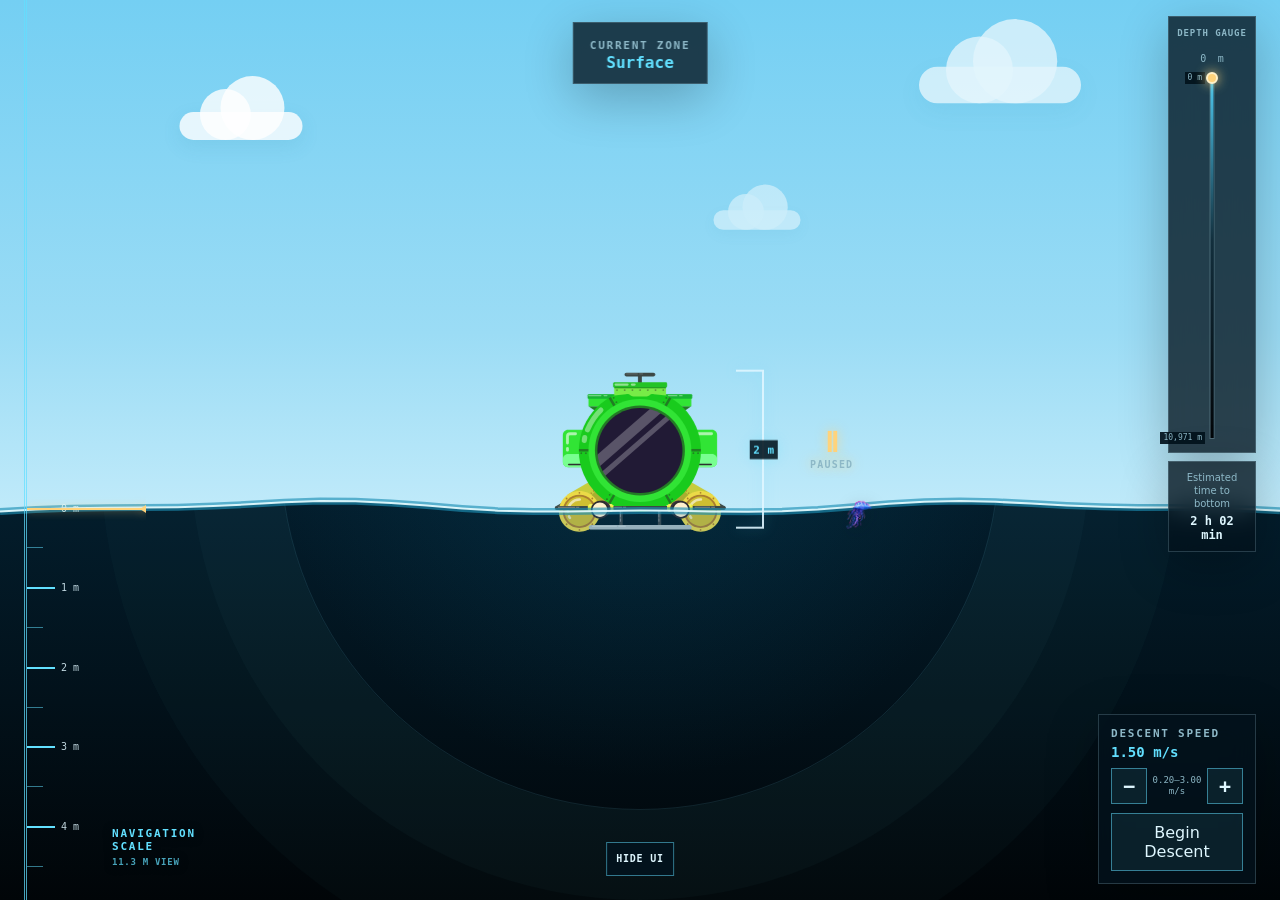
==== commit 8d5a1394: "Hide submarine HUD below the surface" ====
--- a/submarine.html
+++ b/submarine.html
@@ -62,19 +62,18 @@
     .depth-panel, .depth-ruler, .mission-status, .mission-controls, .eta {
       position: fixed;
       z-index: 5;
-      border: 0;
-      background: transparent;
-      box-shadow: none;
-      backdrop-filter: none;
-      text-shadow: 0 2px 8px rgba(0, 8, 13, .9), 0 0 16px rgba(0, 8, 13, .65);
+      border: 1px solid var(--line);
+      background: var(--panel);
+      box-shadow: 0 14px 50px rgba(0, 0, 0, 0.24);
+      backdrop-filter: blur(14px);
     }
 
     .eyebrow, .label { color: var(--muted); font: 700 11px/1.2 ui-monospace, monospace; letter-spacing: .16em; text-transform: uppercase; }
     .mission-status { top: 22px; left: 50%; z-index: 6; padding: 11px 16px; color: var(--ink); transform: translateX(-50%); text-align: center; cursor: pointer; appearance: none; }
     .mission-status strong { display: block; color: var(--accent); font: 700 16px ui-monospace, monospace; }
-    .mission-status:hover { color: var(--accent); }
-    .mission-status:focus-visible { outline: 2px solid rgba(98,224,255,.8); outline-offset: 3px; }
-    .mission-status:active { color: var(--ink); }
+    .mission-status:hover { border-color: rgba(98,224,255,.55); background: rgba(7, 38, 52, .9); }
+    .mission-status:focus-visible { border-color: var(--accent); outline: 2px solid rgba(98,224,255,.45); outline-offset: 3px; }
+    .mission-status:active { background: rgba(10, 50, 66, .94); }
     .ui-toggle { position: fixed; bottom: 24px; left: 50%; z-index: 8; padding: 10px 9px; border: 1px solid rgba(98,224,255,.5); color: var(--ink); background: rgba(3,19,29,.9); font: 700 10px/1.2 ui-monospace, monospace; letter-spacing: .08em; text-transform: uppercase; transform: translateX(-50%); transition: background 180ms ease; cursor: pointer; }
     .ui-toggle:hover, .ui-toggle:focus-visible { color: #03131c; background: var(--accent); outline: none; }
 
@@ -89,6 +88,13 @@
     .mission[data-ui-visible="false"] .travel-indicator,
     .mission[data-ui-visible="false"] .zone-boundaries,
     .mission[data-ui-visible="false"] .surface-scale { opacity: 0; pointer-events: none; }
+    .mission[data-depth-state="underwater"] .depth-console,
+    .mission[data-depth-state="underwater"] .mission-controls,
+    .mission[data-depth-state="underwater"] .depth-ruler,
+    .mission[data-depth-state="underwater"] .mission-status,
+    .mission[data-depth-state="underwater"] .travel-indicator,
+    .mission[data-depth-state="underwater"] .zone-boundaries,
+    .mission[data-depth-state="underwater"] .surface-scale { opacity: 0; pointer-events: none; }
 
     .scene { position: absolute; inset: 0; display: grid; place-items: center; overflow: hidden; }
     .seafloor { position: absolute; top: 0; left: 0; width: 100%; height: 100%; z-index: 1; pointer-events: none; transform: translateY(var(--seafloor-y, 120vh)); background: linear-gradient(to bottom, transparent 0 160px, #08131d 160px); }
@@ -141,7 +147,7 @@
     .surface-scale { position: absolute; top: 50%; left: calc(50% + min(90px, 21vw) + 6px); z-index: 4; width: 28px; height: var(--scale-size, min(159px, 37.1vw)); color: rgba(223, 247, 255, .9); filter: drop-shadow(0 0 7px rgba(98, 224, 255, .35)); opacity: 0; transform: translateY(calc(-50% + var(--scale-centre-offset, 0px) - var(--surface-offset, 0px))); transition: opacity 160ms ease; pointer-events: none; will-change: transform, opacity; }
     .surface-scale[data-visible="true"] { opacity: 1; }
     .surface-scale__bracket { position: absolute; inset: 0; border-top: 2px solid currentColor; border-right: 2px solid currentColor; border-bottom: 2px solid currentColor; }
-    .surface-scale__label { position: absolute; top: 50%; right: 0; padding: 4px 3px; color: var(--accent); font: 700 11px/1 ui-monospace, monospace; letter-spacing: .05em; text-shadow: 0 2px 8px rgba(0, 8, 13, .9), 0 0 16px rgba(0, 8, 13, .65); transform: translate(50%, -50%); white-space: nowrap; }
+    .surface-scale__label { position: absolute; top: 50%; right: 0; padding: 4px 3px; color: var(--accent); background: rgba(3, 19, 29, .88); font: 700 11px/1 ui-monospace, monospace; letter-spacing: .05em; transform: translate(50%, -50%); white-space: nowrap; }
     .travel-indicator { position: absolute; top: 50%; left: calc(50% + 170px); z-index: 4; display: grid; gap: 2px; color: var(--warning); text-shadow: 0 0 12px rgba(255, 211, 123, .7); text-align: center; transform: translateY(-50%); }
     .travel-indicator__arrow { font: 700 28px/1 ui-monospace, monospace; }
     .travel-indicator__label { color: var(--muted); font: 700 10px/1.2 ui-monospace, monospace; letter-spacing: .12em; text-transform: uppercase; }
@@ -159,7 +165,7 @@
     .depth-track { position: relative; width: 100%; height: clamp(190px, 42vh, 360px); margin: 9px 0 4px; }
     .depth-track::before { position: absolute; top: 0; bottom: 0; left: 50%; width: 3px; background: linear-gradient(to bottom, #4dc9f0, #122f3d 45%, #020508); box-shadow: 0 0 0 1px rgba(204,241,255,.24); content: ""; transform: translateX(-50%); }
     .depth-arrow { position: absolute; left: 50%; width: 12px; height: 12px; border: 2px solid #fff1c9; border-radius: 50%; background: var(--warning); box-shadow: 0 0 12px var(--warning); transform: translate(-50%, -50%); transition: top 180ms linear; }
-    .depth-endpoint { position: absolute; right: calc(50% + 7px); padding: 2px 3px; color: var(--muted); font: 8px/1 ui-monospace, monospace; white-space: nowrap; }
+    .depth-endpoint { position: absolute; right: calc(50% + 7px); padding: 2px 3px; color: var(--muted); background: rgba(3,19,29,.92); font: 8px/1 ui-monospace, monospace; white-space: nowrap; }
     .depth-endpoint--surface { top: 0; transform: translateY(-50%); }
     .depth-endpoint--bottom { bottom: 0; transform: translateY(50%); }
     .depth-console .eta { position: relative; padding: 9px 7px; color: var(--muted); font-size: 10px; line-height: 1.3; text-align: center; }
@@ -184,7 +190,7 @@
     .depth-ruler__reference { position: absolute; top: var(--reference-position); right: 0; left: -1px; z-index: 1; border-top: 2px solid var(--warning); filter: drop-shadow(0 0 5px rgba(255, 211, 123, .8)); pointer-events: none; }
     .depth-ruler__reference::after { position: absolute; top: -5px; right: 0; border-top: 4px solid transparent; border-right: 6px solid var(--warning); border-bottom: 4px solid transparent; content: ""; }
     .depth-ruler__reference-value { position: absolute; top: 0; left: 24px; padding: 3px 5px; color: var(--warning); background: #061720; font: 700 10px/1 ui-monospace, monospace; transform: translateY(-50%); white-space: nowrap; }
-    .depth-ruler--third-person { top: 0; bottom: 0; left: clamp(12px, 2vw, 24px); z-index: 4; width: 122px; padding: 0; overflow: visible; pointer-events: none; }
+    .depth-ruler--third-person { top: 0; bottom: 0; left: clamp(12px, 2vw, 24px); z-index: 4; width: 122px; padding: 0; overflow: visible; border: 0; background: transparent; box-shadow: none; backdrop-filter: none; pointer-events: none; }
     .depth-ruler--third-person .depth-ruler__title { position: absolute; bottom: 32px; left: 88px; width: 118px; margin: 0; color: var(--accent); text-shadow: 0 1px 8px rgba(0, 8, 13, .9); }
     .depth-ruler--third-person .depth-ruler__track { position: absolute; inset: 0 auto 0 0; width: 122px; height: 100%; margin: 0; border-left: 3px double rgba(98,224,255,.72); }
     .depth-ruler--third-person .depth-ruler__tick { width: 17px; border-color: rgba(98,224,255,.52); }
@@ -860,9 +866,12 @@
 
     const render = () => {
       const current = getCurrentZone(getGaugeDepth(depth));
+      const submarineSize = submarine.offsetHeight || Math.min(180, window.innerWidth * 0.42);
+      const fullySubmergedDepth = ((FLOAT_LINE_RATIO - SUBMARINE_ART_TOP) * submarineSize + 7) / getWorldPixelsPerMetre();
       depthValue.textContent = Math.round(getGaugeDepth(depth)).toLocaleString();
       zoneName.textContent = depth === 0 ? "Surface" : current.zone;
       mission.dataset.zone = depth >= 6000 ? "hadal" : depth >= 4000 ? "deep" : "surface";
+      mission.dataset.depthState = depth > fullySubmergedDepth ? "underwater" : "surface";
       depthArrow.style.top = `${(depth / BOTTOM) * 100}%`;
       etaValue.textContent = depth >= BOTTOM ? "Arrived" : formatTime((BOTTOM - depth) / speed);
       speedOutput.textContent = `${speed.toFixed(2)} m/s`;
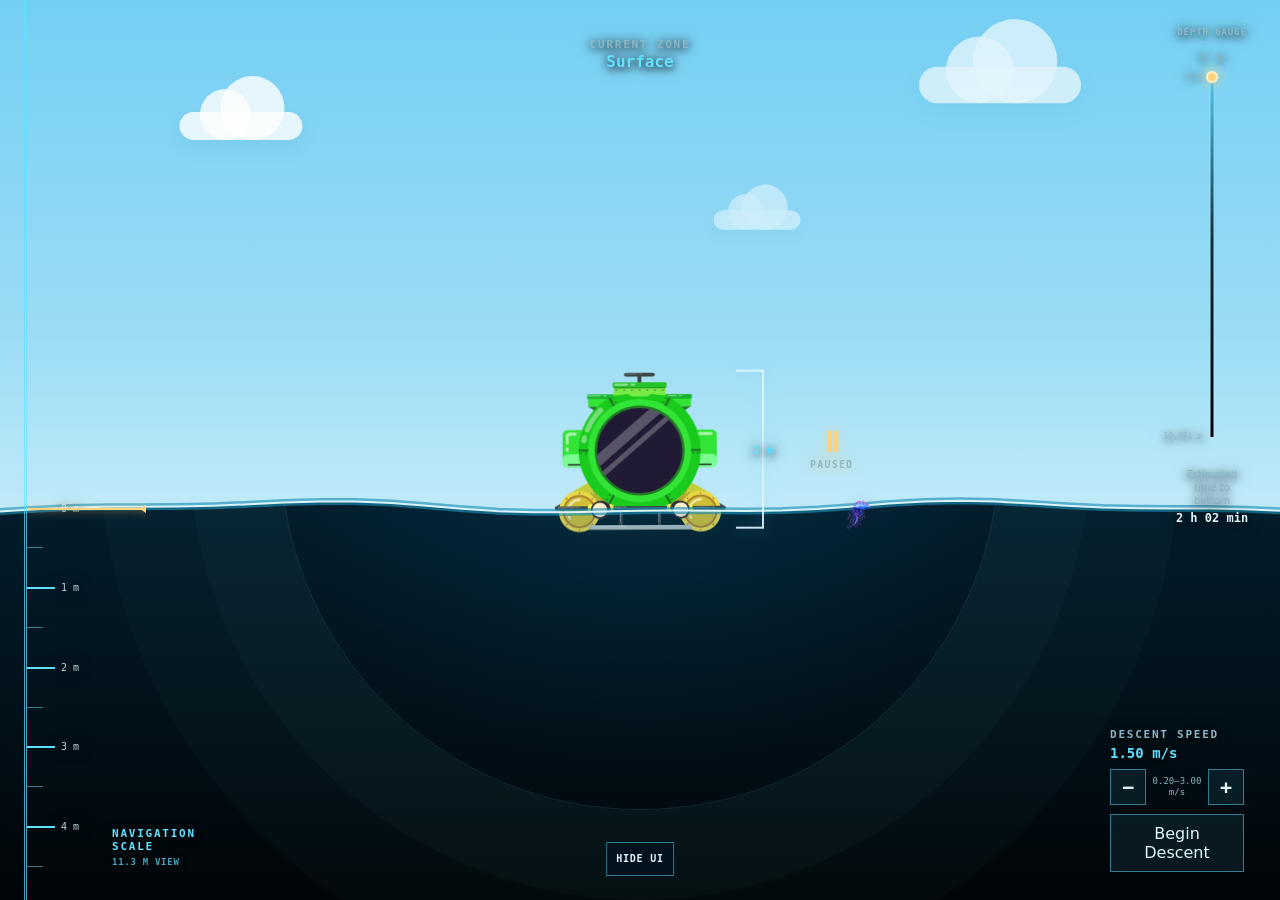
==== commit 2c9e0c26: "Hide submarine HUD below the surface (#26) * Lighten submarine depth HUD  * Hide submarine HUD below" ====
--- a/submarine.html
+++ b/submarine.html
@@ -62,18 +62,19 @@
     .depth-panel, .depth-ruler, .mission-status, .mission-controls, .eta {
       position: fixed;
       z-index: 5;
-      border: 1px solid var(--line);
-      background: var(--panel);
-      box-shadow: 0 14px 50px rgba(0, 0, 0, 0.24);
-      backdrop-filter: blur(14px);
+      border: 0;
+      background: transparent;
+      box-shadow: none;
+      backdrop-filter: none;
+      text-shadow: 0 2px 8px rgba(0, 8, 13, .9), 0 0 16px rgba(0, 8, 13, .65);
     }
 
     .eyebrow, .label { color: var(--muted); font: 700 11px/1.2 ui-monospace, monospace; letter-spacing: .16em; text-transform: uppercase; }
     .mission-status { top: 22px; left: 50%; z-index: 6; padding: 11px 16px; color: var(--ink); transform: translateX(-50%); text-align: center; cursor: pointer; appearance: none; }
     .mission-status strong { display: block; color: var(--accent); font: 700 16px ui-monospace, monospace; }
-    .mission-status:hover { border-color: rgba(98,224,255,.55); background: rgba(7, 38, 52, .9); }
-    .mission-status:focus-visible { border-color: var(--accent); outline: 2px solid rgba(98,224,255,.45); outline-offset: 3px; }
-    .mission-status:active { background: rgba(10, 50, 66, .94); }
+    .mission-status:hover { color: var(--accent); }
+    .mission-status:focus-visible { outline: 2px solid rgba(98,224,255,.8); outline-offset: 3px; }
+    .mission-status:active { color: var(--ink); }
     .ui-toggle { position: fixed; bottom: 24px; left: 50%; z-index: 8; padding: 10px 9px; border: 1px solid rgba(98,224,255,.5); color: var(--ink); background: rgba(3,19,29,.9); font: 700 10px/1.2 ui-monospace, monospace; letter-spacing: .08em; text-transform: uppercase; transform: translateX(-50%); transition: background 180ms ease; cursor: pointer; }
     .ui-toggle:hover, .ui-toggle:focus-visible { color: #03131c; background: var(--accent); outline: none; }
 
@@ -147,7 +148,7 @@
     .surface-scale { position: absolute; top: 50%; left: calc(50% + min(90px, 21vw) + 6px); z-index: 4; width: 28px; height: var(--scale-size, min(159px, 37.1vw)); color: rgba(223, 247, 255, .9); filter: drop-shadow(0 0 7px rgba(98, 224, 255, .35)); opacity: 0; transform: translateY(calc(-50% + var(--scale-centre-offset, 0px) - var(--surface-offset, 0px))); transition: opacity 160ms ease; pointer-events: none; will-change: transform, opacity; }
     .surface-scale[data-visible="true"] { opacity: 1; }
     .surface-scale__bracket { position: absolute; inset: 0; border-top: 2px solid currentColor; border-right: 2px solid currentColor; border-bottom: 2px solid currentColor; }
-    .surface-scale__label { position: absolute; top: 50%; right: 0; padding: 4px 3px; color: var(--accent); background: rgba(3, 19, 29, .88); font: 700 11px/1 ui-monospace, monospace; letter-spacing: .05em; transform: translate(50%, -50%); white-space: nowrap; }
+    .surface-scale__label { position: absolute; top: 50%; right: 0; padding: 4px 3px; color: var(--accent); font: 700 11px/1 ui-monospace, monospace; letter-spacing: .05em; text-shadow: 0 2px 8px rgba(0, 8, 13, .9), 0 0 16px rgba(0, 8, 13, .65); transform: translate(50%, -50%); white-space: nowrap; }
     .travel-indicator { position: absolute; top: 50%; left: calc(50% + 170px); z-index: 4; display: grid; gap: 2px; color: var(--warning); text-shadow: 0 0 12px rgba(255, 211, 123, .7); text-align: center; transform: translateY(-50%); }
     .travel-indicator__arrow { font: 700 28px/1 ui-monospace, monospace; }
     .travel-indicator__label { color: var(--muted); font: 700 10px/1.2 ui-monospace, monospace; letter-spacing: .12em; text-transform: uppercase; }
@@ -165,7 +166,7 @@
     .depth-track { position: relative; width: 100%; height: clamp(190px, 42vh, 360px); margin: 9px 0 4px; }
     .depth-track::before { position: absolute; top: 0; bottom: 0; left: 50%; width: 3px; background: linear-gradient(to bottom, #4dc9f0, #122f3d 45%, #020508); box-shadow: 0 0 0 1px rgba(204,241,255,.24); content: ""; transform: translateX(-50%); }
     .depth-arrow { position: absolute; left: 50%; width: 12px; height: 12px; border: 2px solid #fff1c9; border-radius: 50%; background: var(--warning); box-shadow: 0 0 12px var(--warning); transform: translate(-50%, -50%); transition: top 180ms linear; }
-    .depth-endpoint { position: absolute; right: calc(50% + 7px); padding: 2px 3px; color: var(--muted); background: rgba(3,19,29,.92); font: 8px/1 ui-monospace, monospace; white-space: nowrap; }
+    .depth-endpoint { position: absolute; right: calc(50% + 7px); padding: 2px 3px; color: var(--muted); font: 8px/1 ui-monospace, monospace; white-space: nowrap; }
     .depth-endpoint--surface { top: 0; transform: translateY(-50%); }
     .depth-endpoint--bottom { bottom: 0; transform: translateY(50%); }
     .depth-console .eta { position: relative; padding: 9px 7px; color: var(--muted); font-size: 10px; line-height: 1.3; text-align: center; }
@@ -190,7 +191,7 @@
     .depth-ruler__reference { position: absolute; top: var(--reference-position); right: 0; left: -1px; z-index: 1; border-top: 2px solid var(--warning); filter: drop-shadow(0 0 5px rgba(255, 211, 123, .8)); pointer-events: none; }
     .depth-ruler__reference::after { position: absolute; top: -5px; right: 0; border-top: 4px solid transparent; border-right: 6px solid var(--warning); border-bottom: 4px solid transparent; content: ""; }
     .depth-ruler__reference-value { position: absolute; top: 0; left: 24px; padding: 3px 5px; color: var(--warning); background: #061720; font: 700 10px/1 ui-monospace, monospace; transform: translateY(-50%); white-space: nowrap; }
-    .depth-ruler--third-person { top: 0; bottom: 0; left: clamp(12px, 2vw, 24px); z-index: 4; width: 122px; padding: 0; overflow: visible; border: 0; background: transparent; box-shadow: none; backdrop-filter: none; pointer-events: none; }
+    .depth-ruler--third-person { top: 0; bottom: 0; left: clamp(12px, 2vw, 24px); z-index: 4; width: 122px; padding: 0; overflow: visible; pointer-events: none; }
     .depth-ruler--third-person .depth-ruler__title { position: absolute; bottom: 32px; left: 88px; width: 118px; margin: 0; color: var(--accent); text-shadow: 0 1px 8px rgba(0, 8, 13, .9); }
     .depth-ruler--third-person .depth-ruler__track { position: absolute; inset: 0 auto 0 0; width: 122px; height: 100%; margin: 0; border-left: 3px double rgba(98,224,255,.72); }
     .depth-ruler--third-person .depth-ruler__tick { width: 17px; border-color: rgba(98,224,255,.52); }
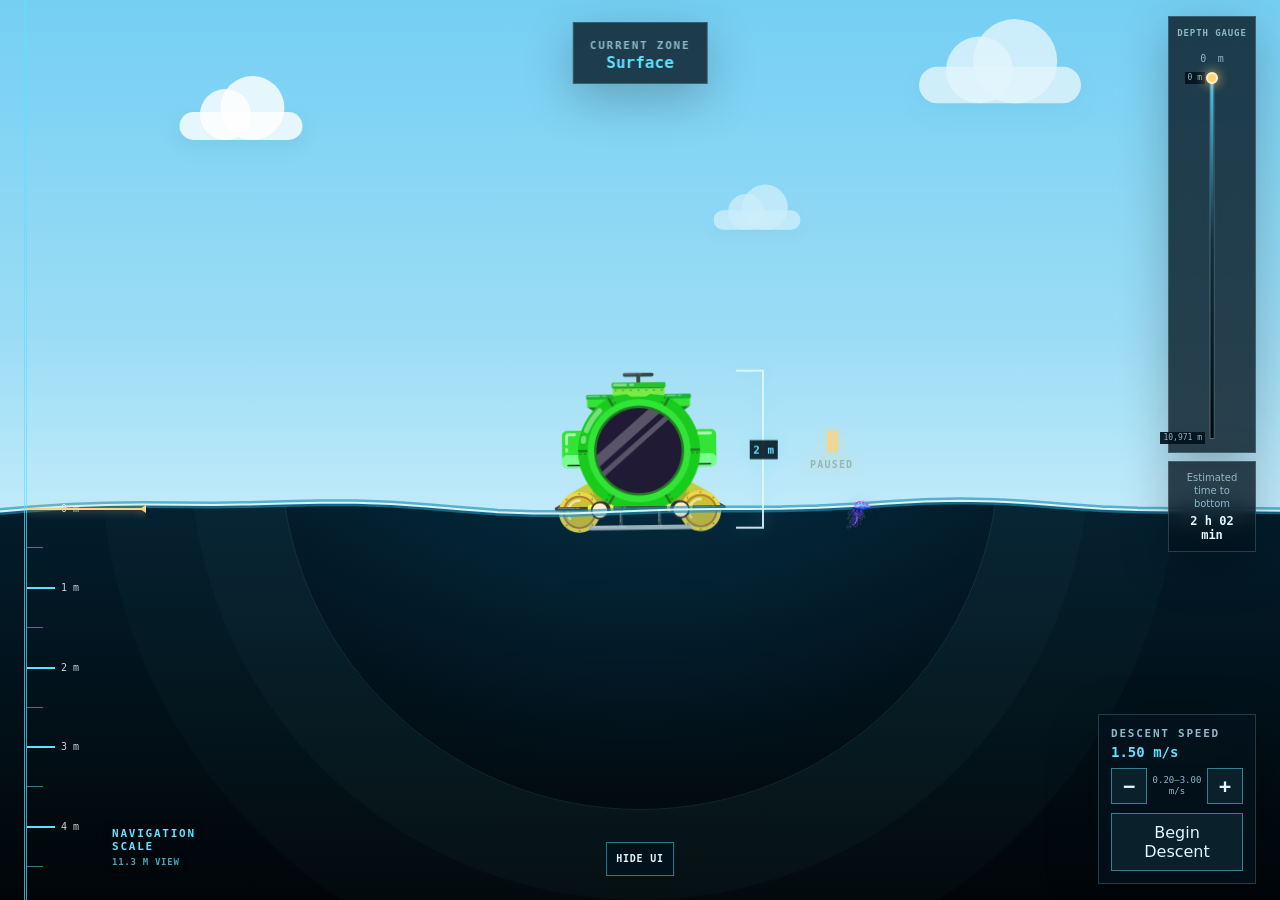
==== commit 51a46e44: "Keep submarine HUD visible underwater" ====
--- a/submarine.html
+++ b/submarine.html
@@ -62,19 +62,18 @@
     .depth-panel, .depth-ruler, .mission-status, .mission-controls, .eta {
       position: fixed;
       z-index: 5;
-      border: 0;
-      background: transparent;
-      box-shadow: none;
-      backdrop-filter: none;
-      text-shadow: 0 2px 8px rgba(0, 8, 13, .9), 0 0 16px rgba(0, 8, 13, .65);
+      border: 1px solid var(--line);
+      background: var(--panel);
+      box-shadow: 0 14px 50px rgba(0, 0, 0, 0.24);
+      backdrop-filter: blur(14px);
     }
 
     .eyebrow, .label { color: var(--muted); font: 700 11px/1.2 ui-monospace, monospace; letter-spacing: .16em; text-transform: uppercase; }
     .mission-status { top: 22px; left: 50%; z-index: 6; padding: 11px 16px; color: var(--ink); transform: translateX(-50%); text-align: center; cursor: pointer; appearance: none; }
     .mission-status strong { display: block; color: var(--accent); font: 700 16px ui-monospace, monospace; }
-    .mission-status:hover { color: var(--accent); }
-    .mission-status:focus-visible { outline: 2px solid rgba(98,224,255,.8); outline-offset: 3px; }
-    .mission-status:active { color: var(--ink); }
+    .mission-status:hover { border-color: rgba(98,224,255,.55); background: rgba(7, 38, 52, .9); }
+    .mission-status:focus-visible { border-color: var(--accent); outline: 2px solid rgba(98,224,255,.45); outline-offset: 3px; }
+    .mission-status:active { background: rgba(10, 50, 66, .94); }
     .ui-toggle { position: fixed; bottom: 24px; left: 50%; z-index: 8; padding: 10px 9px; border: 1px solid rgba(98,224,255,.5); color: var(--ink); background: rgba(3,19,29,.9); font: 700 10px/1.2 ui-monospace, monospace; letter-spacing: .08em; text-transform: uppercase; transform: translateX(-50%); transition: background 180ms ease; cursor: pointer; }
     .ui-toggle:hover, .ui-toggle:focus-visible { color: #03131c; background: var(--accent); outline: none; }
 
@@ -89,13 +88,21 @@
     .mission[data-ui-visible="false"] .travel-indicator,
     .mission[data-ui-visible="false"] .zone-boundaries,
     .mission[data-ui-visible="false"] .surface-scale { opacity: 0; pointer-events: none; }
-    .mission[data-depth-state="underwater"] .depth-console,
+    .mission[data-depth-state="underwater"] .depth-panel,
+    .mission[data-depth-state="underwater"] .eta,
     .mission[data-depth-state="underwater"] .mission-controls,
     .mission[data-depth-state="underwater"] .depth-ruler,
     .mission[data-depth-state="underwater"] .mission-status,
-    .mission[data-depth-state="underwater"] .travel-indicator,
-    .mission[data-depth-state="underwater"] .zone-boundaries,
-    .mission[data-depth-state="underwater"] .surface-scale { opacity: 0; pointer-events: none; }
+    .mission[data-depth-state="underwater"] .ui-toggle,
+    .mission[data-depth-state="underwater"] .depth-endpoint,
+    .mission[data-depth-state="underwater"] .surface-scale__label,
+    .mission[data-depth-state="underwater"] .control-button,
+    .mission[data-depth-state="underwater"] .speed-button {
+      border-color: transparent;
+      background: transparent;
+      box-shadow: none;
+      backdrop-filter: none;
+    }
 
     .scene { position: absolute; inset: 0; display: grid; place-items: center; overflow: hidden; }
     .seafloor { position: absolute; top: 0; left: 0; width: 100%; height: 100%; z-index: 1; pointer-events: none; transform: translateY(var(--seafloor-y, 120vh)); background: linear-gradient(to bottom, transparent 0 160px, #08131d 160px); }
@@ -148,7 +155,7 @@
     .surface-scale { position: absolute; top: 50%; left: calc(50% + min(90px, 21vw) + 6px); z-index: 4; width: 28px; height: var(--scale-size, min(159px, 37.1vw)); color: rgba(223, 247, 255, .9); filter: drop-shadow(0 0 7px rgba(98, 224, 255, .35)); opacity: 0; transform: translateY(calc(-50% + var(--scale-centre-offset, 0px) - var(--surface-offset, 0px))); transition: opacity 160ms ease; pointer-events: none; will-change: transform, opacity; }
     .surface-scale[data-visible="true"] { opacity: 1; }
     .surface-scale__bracket { position: absolute; inset: 0; border-top: 2px solid currentColor; border-right: 2px solid currentColor; border-bottom: 2px solid currentColor; }
-    .surface-scale__label { position: absolute; top: 50%; right: 0; padding: 4px 3px; color: var(--accent); font: 700 11px/1 ui-monospace, monospace; letter-spacing: .05em; text-shadow: 0 2px 8px rgba(0, 8, 13, .9), 0 0 16px rgba(0, 8, 13, .65); transform: translate(50%, -50%); white-space: nowrap; }
+    .surface-scale__label { position: absolute; top: 50%; right: 0; padding: 4px 3px; color: var(--accent); background: rgba(3, 19, 29, .88); font: 700 11px/1 ui-monospace, monospace; letter-spacing: .05em; transform: translate(50%, -50%); white-space: nowrap; }
     .travel-indicator { position: absolute; top: 50%; left: calc(50% + 170px); z-index: 4; display: grid; gap: 2px; color: var(--warning); text-shadow: 0 0 12px rgba(255, 211, 123, .7); text-align: center; transform: translateY(-50%); }
     .travel-indicator__arrow { font: 700 28px/1 ui-monospace, monospace; }
     .travel-indicator__label { color: var(--muted); font: 700 10px/1.2 ui-monospace, monospace; letter-spacing: .12em; text-transform: uppercase; }
@@ -166,7 +173,7 @@
     .depth-track { position: relative; width: 100%; height: clamp(190px, 42vh, 360px); margin: 9px 0 4px; }
     .depth-track::before { position: absolute; top: 0; bottom: 0; left: 50%; width: 3px; background: linear-gradient(to bottom, #4dc9f0, #122f3d 45%, #020508); box-shadow: 0 0 0 1px rgba(204,241,255,.24); content: ""; transform: translateX(-50%); }
     .depth-arrow { position: absolute; left: 50%; width: 12px; height: 12px; border: 2px solid #fff1c9; border-radius: 50%; background: var(--warning); box-shadow: 0 0 12px var(--warning); transform: translate(-50%, -50%); transition: top 180ms linear; }
-    .depth-endpoint { position: absolute; right: calc(50% + 7px); padding: 2px 3px; color: var(--muted); font: 8px/1 ui-monospace, monospace; white-space: nowrap; }
+    .depth-endpoint { position: absolute; right: calc(50% + 7px); padding: 2px 3px; color: var(--muted); background: rgba(3,19,29,.92); font: 8px/1 ui-monospace, monospace; white-space: nowrap; }
     .depth-endpoint--surface { top: 0; transform: translateY(-50%); }
     .depth-endpoint--bottom { bottom: 0; transform: translateY(50%); }
     .depth-console .eta { position: relative; padding: 9px 7px; color: var(--muted); font-size: 10px; line-height: 1.3; text-align: center; }
@@ -191,7 +198,7 @@
     .depth-ruler__reference { position: absolute; top: var(--reference-position); right: 0; left: -1px; z-index: 1; border-top: 2px solid var(--warning); filter: drop-shadow(0 0 5px rgba(255, 211, 123, .8)); pointer-events: none; }
     .depth-ruler__reference::after { position: absolute; top: -5px; right: 0; border-top: 4px solid transparent; border-right: 6px solid var(--warning); border-bottom: 4px solid transparent; content: ""; }
     .depth-ruler__reference-value { position: absolute; top: 0; left: 24px; padding: 3px 5px; color: var(--warning); background: #061720; font: 700 10px/1 ui-monospace, monospace; transform: translateY(-50%); white-space: nowrap; }
-    .depth-ruler--third-person { top: 0; bottom: 0; left: clamp(12px, 2vw, 24px); z-index: 4; width: 122px; padding: 0; overflow: visible; pointer-events: none; }
+    .depth-ruler--third-person { top: 0; bottom: 0; left: clamp(12px, 2vw, 24px); z-index: 4; width: 122px; padding: 0; overflow: visible; border: 0; background: transparent; box-shadow: none; backdrop-filter: none; pointer-events: none; }
     .depth-ruler--third-person .depth-ruler__title { position: absolute; bottom: 32px; left: 88px; width: 118px; margin: 0; color: var(--accent); text-shadow: 0 1px 8px rgba(0, 8, 13, .9); }
     .depth-ruler--third-person .depth-ruler__track { position: absolute; inset: 0 auto 0 0; width: 122px; height: 100%; margin: 0; border-left: 3px double rgba(98,224,255,.72); }
     .depth-ruler--third-person .depth-ruler__tick { width: 17px; border-color: rgba(98,224,255,.52); }
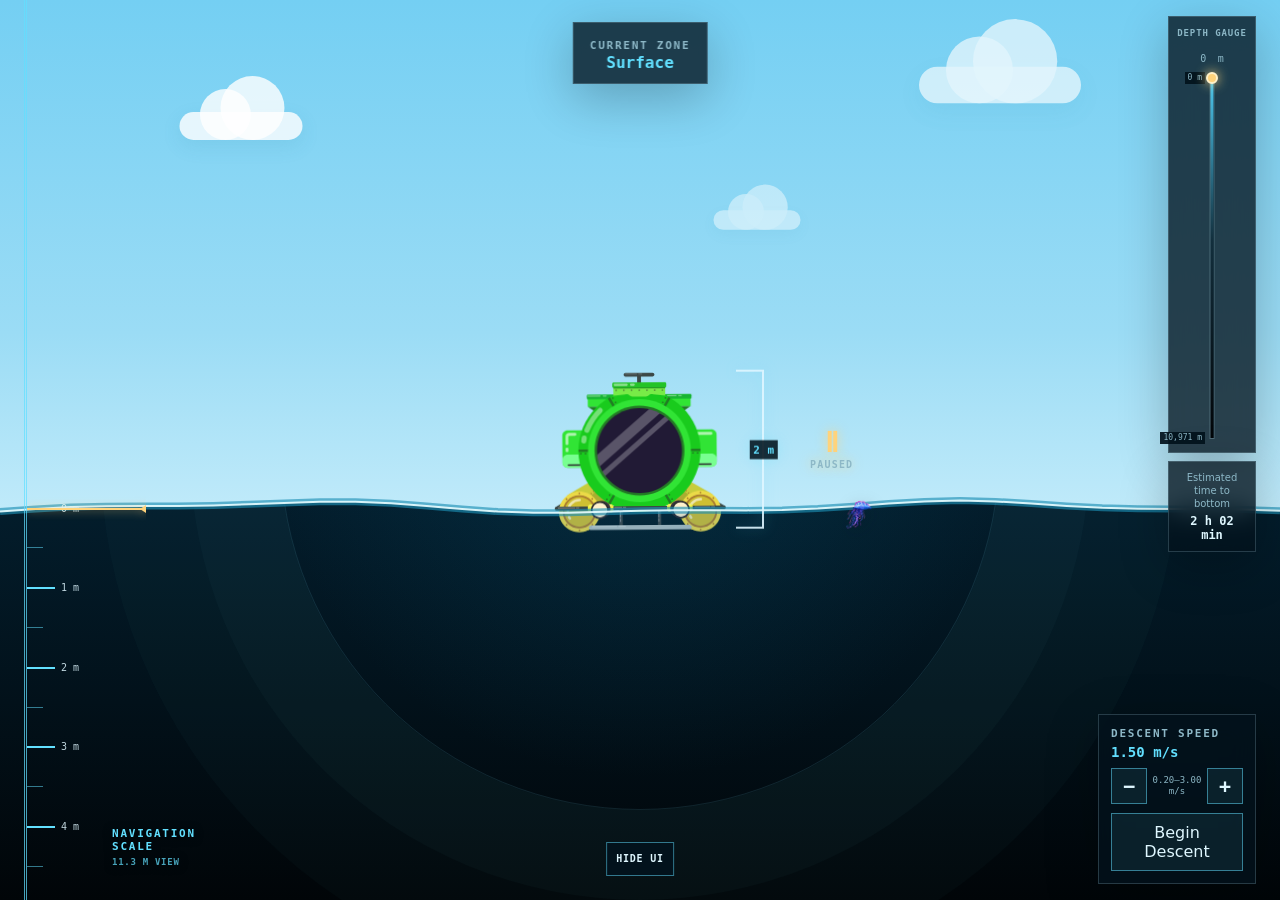
==== commit 932ffad1: "Preserve underwater HUD toggle contrast" ====
--- a/submarine.html
+++ b/submarine.html
@@ -102,6 +102,12 @@
       background: transparent;
       box-shadow: none;
       backdrop-filter: none;
+    }
+    .mission[data-depth-state="underwater"] .ui-toggle:hover,
+    .mission[data-depth-state="underwater"] .ui-toggle:focus-visible {
+      color: var(--ink);
+      background: transparent;
+      outline-color: var(--accent);
     }
 
     .scene { position: absolute; inset: 0; display: grid; place-items: center; overflow: hidden; }
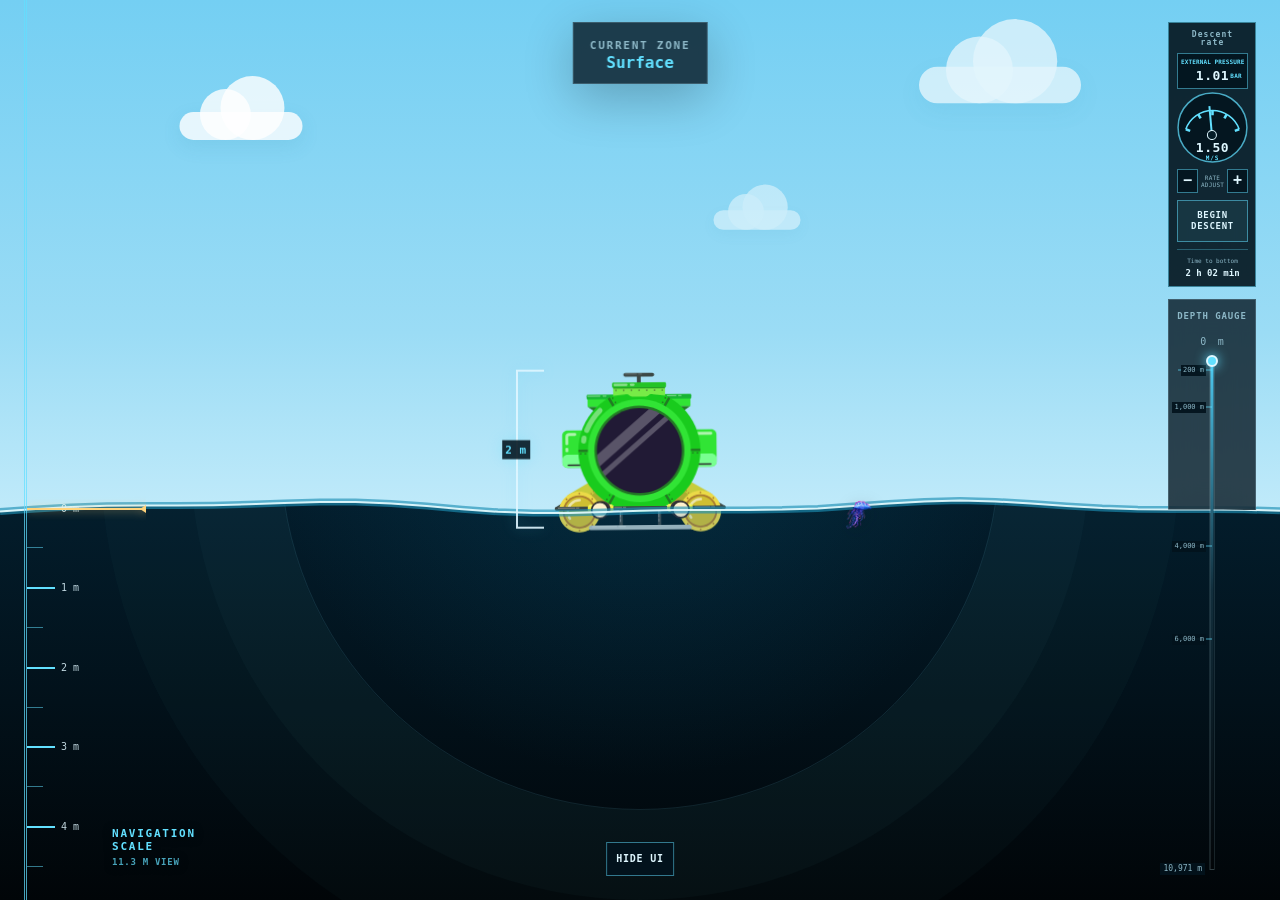
==== commit bf646d5d: "changed the right side UI" ====
--- a/submarine.html
+++ b/submarine.html
@@ -12,7 +12,8 @@
       --line: rgba(181, 231, 246, 0.2);
       --panel: rgba(3, 19, 29, 0.78);
       --accent: #62e0ff;
-      --warning: #ffd37b;
+      --warning: #62e0ff;
+      --instrument-width: 88px;
     }
 
     * { box-sizing: border-box; }
@@ -45,7 +46,6 @@
     body[data-loading="true"] .depth-ruler,
     body[data-loading="true"] .mission-status,
     body[data-loading="true"] .mission-controls,
-    body[data-loading="true"] .travel-indicator,
     body[data-loading="true"] .zone-boundaries,
     body[data-loading="true"] .surface-scale,
     body[data-loading="true"] .ui-toggle { opacity: 0; pointer-events: none; }
@@ -77,7 +77,7 @@
     .ui-toggle { position: fixed; bottom: 24px; left: 50%; z-index: 8; padding: 10px 9px; border: 1px solid rgba(98,224,255,.5); color: var(--ink); background: rgba(3,19,29,.9); font: 700 10px/1.2 ui-monospace, monospace; letter-spacing: .08em; text-transform: uppercase; transform: translateX(-50%); transition: background 180ms ease; cursor: pointer; }
     .ui-toggle:hover, .ui-toggle:focus-visible { color: #03131c; background: var(--accent); outline: none; }
 
-    .depth-console, .mission-controls, .depth-ruler--third-person, .mission-status, .travel-indicator, .zone-boundaries, .surface-scale { transition-duration: 320ms; transition-timing-function: ease; }
+    .depth-console, .mission-controls, .depth-ruler--third-person, .mission-status, .zone-boundaries, .surface-scale { transition-duration: 320ms; transition-timing-function: ease; }
     .depth-console { transition-property: transform, opacity; }
     .mission-controls { transition-property: transform, opacity; }
     .depth-ruler--third-person { transition-property: transform, opacity; }
@@ -85,31 +85,8 @@
     .mission[data-ui-visible="false"] .depth-console { opacity: 0; transform: translateX(calc(100% + 32px)); pointer-events: none; }
     .mission[data-ui-visible="false"] .mission-controls { opacity: 0; transform: translateX(calc(100% + 32px)); pointer-events: none; }
     .mission[data-ui-visible="false"] .mission-status { opacity: 0; transform: translate(-50%, calc(-100% - 36px)); pointer-events: none; }
-    .mission[data-ui-visible="false"] .travel-indicator,
     .mission[data-ui-visible="false"] .zone-boundaries,
     .mission[data-ui-visible="false"] .surface-scale { opacity: 0; pointer-events: none; }
-    .mission[data-depth-state="underwater"] .depth-panel,
-    .mission[data-depth-state="underwater"] .eta,
-    .mission[data-depth-state="underwater"] .mission-controls,
-    .mission[data-depth-state="underwater"] .depth-ruler,
-    .mission[data-depth-state="underwater"] .mission-status,
-    .mission[data-depth-state="underwater"] .ui-toggle,
-    .mission[data-depth-state="underwater"] .depth-endpoint,
-    .mission[data-depth-state="underwater"] .surface-scale__label,
-    .mission[data-depth-state="underwater"] .control-button,
-    .mission[data-depth-state="underwater"] .speed-button {
-      border-color: transparent;
-      background: transparent;
-      box-shadow: none;
-      backdrop-filter: none;
-    }
-    .mission[data-depth-state="underwater"] .ui-toggle:hover,
-    .mission[data-depth-state="underwater"] .ui-toggle:focus-visible {
-      color: var(--ink);
-      background: transparent;
-      outline-color: var(--accent);
-    }
-
     .scene { position: absolute; inset: 0; display: grid; place-items: center; overflow: hidden; }
     .seafloor { position: absolute; top: 0; left: 0; width: 100%; height: 100%; z-index: 1; pointer-events: none; transform: translateY(var(--seafloor-y, 120vh)); background: linear-gradient(to bottom, transparent 0 160px, #08131d 160px); }
     .seafloor svg { display: block; width: 100%; height: 180px; }
@@ -158,41 +135,66 @@
     .submarine__visual { position: absolute; inset: 0; transform: translateY(var(--bob-y, 0px)) rotate(var(--bob-rotation, 0deg)); transform-origin: 50% 82%; will-change: transform; }
     .submarine__image { position: absolute; inset: 0; display: block; width: 100%; height: 100%; object-fit: contain; }
     .submarine__water-tint { position: absolute; inset: 0; background: rgba(7, 104, 184, .15); clip-path: inset(82% 0 0); -webkit-mask: url("ocean-assets/submarine.svg") center / contain no-repeat; mask: url("ocean-assets/submarine.svg") center / contain no-repeat; will-change: clip-path; }
-    .surface-scale { position: absolute; top: 50%; left: calc(50% + min(90px, 21vw) + 6px); z-index: 4; width: 28px; height: var(--scale-size, min(159px, 37.1vw)); color: rgba(223, 247, 255, .9); filter: drop-shadow(0 0 7px rgba(98, 224, 255, .35)); opacity: 0; transform: translateY(calc(-50% + var(--scale-centre-offset, 0px) - var(--surface-offset, 0px))); transition: opacity 160ms ease; pointer-events: none; will-change: transform, opacity; }
+    .surface-scale { position: absolute; top: 50%; right: calc(50% + min(90px, 21vw) + 6px); z-index: 4; width: 28px; height: var(--scale-size, min(159px, 37.1vw)); color: rgba(223, 247, 255, .9); filter: drop-shadow(0 0 7px rgba(98, 224, 255, .35)); opacity: 0; transform: translateY(calc(-50% + var(--scale-centre-offset, 0px) - var(--surface-offset, 0px))); transition: opacity 160ms ease; pointer-events: none; will-change: transform, opacity; }
     .surface-scale[data-visible="true"] { opacity: 1; }
-    .surface-scale__bracket { position: absolute; inset: 0; border-top: 2px solid currentColor; border-right: 2px solid currentColor; border-bottom: 2px solid currentColor; }
-    .surface-scale__label { position: absolute; top: 50%; right: 0; padding: 4px 3px; color: var(--accent); background: rgba(3, 19, 29, .88); font: 700 11px/1 ui-monospace, monospace; letter-spacing: .05em; transform: translate(50%, -50%); white-space: nowrap; }
-    .travel-indicator { position: absolute; top: 50%; left: calc(50% + 170px); z-index: 4; display: grid; gap: 2px; color: var(--warning); text-shadow: 0 0 12px rgba(255, 211, 123, .7); text-align: center; transform: translateY(-50%); }
-    .travel-indicator__arrow { font: 700 28px/1 ui-monospace, monospace; }
-    .travel-indicator__label { color: var(--muted); font: 700 10px/1.2 ui-monospace, monospace; letter-spacing: .12em; text-transform: uppercase; }
-
+    .surface-scale__bracket { position: absolute; inset: 0; border-top: 2px solid currentColor; border-bottom: 2px solid currentColor; border-left: 2px solid currentColor; }
+    .surface-scale__label { position: absolute; top: 50%; left: 0; padding: 4px 3px; color: var(--accent); background: rgba(3, 19, 29, .88); font: 700 11px/1 ui-monospace, monospace; letter-spacing: .05em; transform: translate(-50%, -50%); white-space: nowrap; }
     .zone-boundaries { position: absolute; inset: 0; z-index: 1; pointer-events: none; transition: opacity 320ms ease; }
     .zone-boundary { position: absolute; top: 0; left: var(--boundary-start, 140px); right: 0; height: 2px; background: radial-gradient(circle at 1px 1px, var(--accent) 1px, transparent 1px) 0 0 / 12px 2px repeat-x; transform: translateY(var(--boundary-y)); }
     .zone-boundary[hidden] { display: none; }
     .zone-boundaries { --boundary-label-font-size: clamp(9px, calc(var(--boundary-label-width, 96px) / 8), 12px); }
     .zone-boundary__label { position: absolute; bottom: 10px; left: calc(var(--boundary-label-x) - var(--boundary-start, 140px)); width: max-content; max-width: var(--boundary-label-width); transform: translateX(-50%); overflow-wrap: anywhere; color: var(--ink); font: 600 var(--boundary-label-font-size)/1.5 ui-monospace, monospace; text-align: center; text-shadow: 0 2px 6px #020c13, 0 0 12px #020c13; }
-    .depth-console { position: fixed; top: 16px; right: 24px; z-index: 5; display: grid; width: 88px; gap: 8px; }
-    .depth-console .depth-panel { position: relative; top: auto; right: auto; display: grid; width: 100%; justify-items: center; padding: 11px 8px 10px; }
+    .depth-console { position: fixed; right: 24px; bottom: 16px; z-index: 5; display: grid; width: var(--instrument-width); gap: 8px; }
+    .depth-console::before { position: absolute; inset: 0; z-index: 0; border: 1px solid var(--line); background: var(--panel); box-shadow: 0 14px 50px rgba(0, 0, 0, 0.24); backdrop-filter: blur(14px); clip-path: var(--depth-console-chrome-clip, inset(0)); content: ""; pointer-events: none; will-change: clip-path; }
+    .depth-console .depth-panel, .depth-console .eta { z-index: 1; border-color: transparent; background: transparent; box-shadow: none; backdrop-filter: none; }
+    .depth-console .depth-panel { position: relative; top: auto; right: auto; display: grid; width: 100%; height: 100%; grid-template-rows: auto auto minmax(0, 1fr); justify-items: center; padding: 11px 8px 10px; }
     .depth-console .label { font-size: 9px; letter-spacing: .1em; text-align: center; }
     .depth-value { margin: 5px 0 3px; font: 700 19px ui-monospace, monospace; white-space: nowrap; }
     .depth-value span { color: var(--muted); font-size: 10px; font-weight: 400; }
-    .depth-track { position: relative; width: 100%; height: clamp(190px, 42vh, 360px); margin: 9px 0 4px; }
+    .depth-track { position: relative; width: 100%; height: auto; min-height: 0; margin: 9px 0 4px; }
     .depth-track::before { position: absolute; top: 0; bottom: 0; left: 50%; width: 3px; background: linear-gradient(to bottom, #4dc9f0, #122f3d 45%, #020508); box-shadow: 0 0 0 1px rgba(204,241,255,.24); content: ""; transform: translateX(-50%); }
-    .depth-arrow { position: absolute; left: 50%; width: 12px; height: 12px; border: 2px solid #fff1c9; border-radius: 50%; background: var(--warning); box-shadow: 0 0 12px var(--warning); transform: translate(-50%, -50%); transition: top 180ms linear; }
+    .depth-arrow { position: absolute; left: 50%; width: 12px; height: 12px; border: 2px solid var(--ink); border-radius: 50%; background: var(--accent); box-shadow: 0 0 12px var(--accent); transform: translate(-50%, -50%); transition: top 180ms linear; }
     .depth-endpoint { position: absolute; right: calc(50% + 7px); padding: 2px 3px; color: var(--muted); background: rgba(3,19,29,.92); font: 8px/1 ui-monospace, monospace; white-space: nowrap; }
-    .depth-endpoint--surface { top: 0; transform: translateY(-50%); }
     .depth-endpoint--bottom { bottom: 0; transform: translateY(50%); }
+    .depth-zone-marker { position: absolute; top: var(--zone-position); right: 50%; width: calc(50% - 1px); border-top: 1px solid rgba(98,224,255,.7); transform: translateY(-50%); }
+    .depth-zone-marker__value { position: absolute; top: 0; right: 6px; padding: 2px; color: var(--muted); background: rgba(3,19,29,.92); font: 7px/1 ui-monospace, monospace; transform: translateY(-50%); white-space: nowrap; }
     .depth-console .eta { position: relative; padding: 9px 7px; color: var(--muted); font-size: 10px; line-height: 1.3; text-align: center; }
     .eta strong { display: block; margin-top: 4px; color: var(--ink); font: 700 12px ui-monospace, monospace; }
-    .mission-controls { position: fixed; right: 24px; bottom: 16px; z-index: 5; display: grid; width: 158px; gap: 9px; padding: 12px; }
-    .speed-control { display: grid; gap: 8px; }
-    .speed-control__readout { display: block; margin-top: 4px; color: var(--accent); font: 700 14px ui-monospace, monospace; letter-spacing: normal; text-transform: none; }
-    .speed-stepper { display: grid; grid-template-columns: 36px minmax(0, 1fr) 36px; gap: 5px; align-items: center; }
-    .speed-button { display: grid; width: 36px; height: 36px; padding: 0; place-items: center; border: 1px solid rgba(98,224,255,.5); color: var(--ink); background: rgba(98,224,255,.08); font: 700 20px/1 ui-monospace, monospace; cursor: pointer; user-select: none; touch-action: none; }
-    .speed-button:hover, .speed-button:focus-visible { background: rgba(98,224,255,.2); }
+    .mission-controls { position: fixed; top: 22px; right: 24px; z-index: 5; display: grid; width: var(--instrument-width); gap: 7px; padding: 8px; overflow: hidden; border: 1px solid rgba(98,224,255,.5); border-radius: 0; background: rgba(3,19,29,.9); box-shadow: none; }
+    .panel-screw { display: none; }
+    .panel-screw::after { position: absolute; top: 3px; left: 1px; width: 4px; height: 1px; background: rgba(204,241,255,.55); content: ""; transform: rotate(-18deg); }
+    .panel-screw--tl { top: 5px; left: 5px; }
+    .panel-screw--tr { top: 5px; right: 5px; }
+    .panel-screw--bl { bottom: 5px; left: 5px; }
+    .panel-screw--br { right: 5px; bottom: 5px; }
+    .speed-control { position: relative; z-index: 1; display: grid; min-width: 0; gap: 6px; }
+    .speed-control__title { color: var(--muted); font: 700 8px/1 ui-monospace, monospace; letter-spacing: .14em; text-align: center; }
+    .pressure-screen { display: flex; width: 100%; min-width: 0; flex-direction: column; align-items: center; gap: 4px; padding: 5px 3px 6px; border: 1px solid rgba(98,224,255,.5); color: var(--accent); background: rgba(3,19,29,.9); box-shadow: none; text-align: center; }
+    .pressure-screen__label { display: block; max-width: 100%; font: 700 6px/1 ui-monospace, monospace; letter-spacing: .02em; text-align: center; text-transform: uppercase; white-space: nowrap; }
+    .pressure-screen__value { position: relative; display: block; width: 100%; color: var(--ink); font: 700 13px/1 ui-monospace, monospace; font-variant-numeric: tabular-nums; letter-spacing: .04em; text-align: center; text-shadow: none; white-space: nowrap; }
+    .pressure-screen__unit { position: absolute; top: 50%; right: 2px; margin: 0; color: var(--accent); font: 700 6px/1 ui-monospace, monospace; letter-spacing: .05em; transform: translateY(-50%); }
+    .speed-dial { position: relative; width: 100%; min-width: 0; max-width: 100%; aspect-ratio: 1; justify-self: center; margin-top: -3px; overflow: visible; border: 0; border-radius: 0; background: transparent; box-shadow: none; isolation: isolate; }
+    .speed-dial::before, .speed-dial::after { display: none; }
+    .speed-dial__bezel { position: absolute; inset: 0; z-index: 0; display: block; width: 100%; height: 100%; pointer-events: none; }
+    .speed-dial__bezel circle { fill: rgba(3,19,29,.9); stroke: rgba(98,224,255,.72); stroke-width: 1.5; vector-effect: non-scaling-stroke; shape-rendering: geometricPrecision; }
+    .speed-dial__scale { position: absolute; inset: 0; z-index: 1; width: 100%; height: 100%; overflow: visible; color: var(--accent); filter: none; }
+    .speed-dial__arc { fill: none; stroke: currentColor; stroke-width: 1.5; vector-effect: non-scaling-stroke; shape-rendering: geometricPrecision; }
+    .speed-dial__tick { stroke: currentColor; stroke-width: 1.5; vector-effect: non-scaling-stroke; shape-rendering: geometricPrecision; }
+    .speed-dial__tick--major { stroke-width: 2.6; }
+    .speed-dial__readout { position: absolute; right: 0; bottom: 12%; left: 0; z-index: 2; color: var(--ink); font: 700 13px/1 ui-monospace, monospace; font-variant-numeric: tabular-nums; letter-spacing: .04em; text-align: center; text-shadow: none; white-space: nowrap; }
+    .speed-dial__unit { position: absolute; right: 0; bottom: 3%; left: 0; z-index: 2; color: var(--accent); font: 700 6px/1 ui-monospace, monospace; letter-spacing: .16em; text-align: center; }
+    .speed-dial__needle { position: absolute; bottom: 37%; left: 50%; z-index: 2; width: 42%; height: 2px; border-radius: 0; background: var(--accent); box-shadow: none; transform: rotate(var(--speed-needle-angle, -95deg)); transform-origin: 0 50%; transition: transform 180ms ease-out; }
+    .speed-dial__needle::before { position: absolute; top: 50%; left: -4px; width: 8px; height: 8px; border: 1px solid var(--ink); border-radius: 50%; background: #061d28; box-shadow: none; content: ""; transform: translateY(-50%); }
+    .speed-stepper { display: grid; grid-template-columns: 21px minmax(0, 1fr) 21px; gap: 3px; align-items: center; }
+    .speed-button { display: grid; width: 21px; height: 24px; padding: 0; place-items: center; border: 1px solid rgba(98,224,255,.5); border-radius: 0; color: var(--ink); background: rgba(3,19,29,.9); box-shadow: none; font: 800 15px/1 ui-monospace, monospace; text-shadow: none; cursor: pointer; user-select: none; touch-action: none; }
+    .speed-button:hover, .speed-button:focus-visible { color: #03131c; background: var(--accent); outline: none; text-shadow: none; }
+    .speed-button:active { color: #03131c; background: var(--ink); box-shadow: none; transform: translateY(1px); }
     .speed-button:disabled { opacity: .35; cursor: default; }
-    .speed-stepper__range { color: var(--muted); font: 9px/1.25 ui-monospace, monospace; text-align: center; }
-    .pause-button { width: 100%; }
+    .speed-stepper__range { padding: 4px 0; border: 0; color: var(--muted); background: transparent; box-shadow: none; font: 6px/1.2 ui-monospace, monospace; letter-spacing: .04em; text-align: center; }
+    .pause-button { position: relative; z-index: 1; width: 100%; height: 42px; border: 1px solid rgba(98,224,255,.5); border-radius: 0; color: var(--ink); background: rgba(3,19,29,.9); box-shadow: none; font: 700 9px/1.25 ui-monospace, monospace; letter-spacing: .08em; text-transform: uppercase; }
+    .pause-button:hover, .pause-button:focus-visible { border-color: var(--accent); color: #03131c; background: var(--accent); outline: none; }
+    .mission-controls .eta { position: relative; z-index: 1; padding: 7px 0 0; border: 0; border-top: 1px solid rgba(98,224,255,.3); color: var(--muted); background: transparent; box-shadow: none; backdrop-filter: none; font: 6px/1.35 ui-monospace, monospace; text-align: center; }
+    .mission-controls .eta strong { margin-top: 3px; font-size: 9px; }
 
     .depth-ruler { top: 105px; bottom: 105px; left: 24px; width: 104px; padding: 15px 12px; overflow: hidden; }
     .depth-ruler__title { margin-bottom: 10px; }
@@ -201,8 +203,8 @@
     .depth-ruler__tick { position: absolute; top: var(--tick-position); left: -1px; width: 10px; border-top: 1px solid rgba(204,241,255,.38); pointer-events: none; }
     .depth-ruler__tick--major { width: 19px; border-color: rgba(204,241,255,.8); }
     .depth-ruler__tick-label { position: absolute; top: var(--tick-position); left: 25px; color: var(--muted); font: 10px ui-monospace, monospace; transform: translateY(-50%); }
-    .depth-ruler__reference { position: absolute; top: var(--reference-position); right: 0; left: -1px; z-index: 1; border-top: 2px solid var(--warning); filter: drop-shadow(0 0 5px rgba(255, 211, 123, .8)); pointer-events: none; }
-    .depth-ruler__reference::after { position: absolute; top: -5px; right: 0; border-top: 4px solid transparent; border-right: 6px solid var(--warning); border-bottom: 4px solid transparent; content: ""; }
+    .depth-ruler__reference { position: absolute; top: var(--reference-position); right: 0; left: -1px; z-index: 1; border-top: 2px solid #ffd37b; filter: drop-shadow(0 0 5px rgba(255,211,123,.8)); pointer-events: none; }
+    .depth-ruler__reference::after { position: absolute; top: -5px; right: 0; border-top: 4px solid transparent; border-right: 6px solid #ffd37b; border-bottom: 4px solid transparent; content: ""; }
     .depth-ruler__reference-value { position: absolute; top: 0; left: 24px; padding: 3px 5px; color: var(--warning); background: #061720; font: 700 10px/1 ui-monospace, monospace; transform: translateY(-50%); white-space: nowrap; }
     .depth-ruler--third-person { top: 0; bottom: 0; left: clamp(12px, 2vw, 24px); z-index: 4; width: 122px; padding: 0; overflow: visible; border: 0; background: transparent; box-shadow: none; backdrop-filter: none; pointer-events: none; }
     .depth-ruler--third-person .depth-ruler__title { position: absolute; bottom: 32px; left: 88px; width: 118px; margin: 0; color: var(--accent); text-shadow: 0 1px 8px rgba(0, 8, 13, .9); }
@@ -257,7 +259,7 @@
     .depth-range__value { color: var(--warning); font: 700 11px/1.35 ui-monospace, monospace; }
     .depth-range__value { grid-column: 2 / 4; grid-row: 3; justify-self: center; margin-top: 8px; white-space: nowrap; }
     .depth-range__track { position: relative; grid-column: 2; grid-row: 2; width: 3px; min-height: 0; margin: 0; background: rgba(181, 231, 246, .6); }
-    .depth-range__placeholder { position: absolute; inset: 20% -5px; border: 1px dashed rgba(255, 211, 123, .9); background: repeating-linear-gradient(45deg, rgba(255,211,123,.2) 0 5px, transparent 5px 10px); }
+    .depth-range__placeholder { position: absolute; inset: 20% -5px; border: 1px dashed rgba(98,224,255,.9); background: repeating-linear-gradient(45deg, rgba(98,224,255,.2) 0 5px, transparent 5px 10px); }
     .creature-dialog[data-record="true"] .depth-range__placeholder { inset: var(--record-position) -6px auto; height: 3px; border: 0; background: var(--warning); }
     .depth-range__ticks { display: grid; grid-column: 3; grid-row: 2; grid-template-rows: repeat(5, 1fr); min-height: 0; margin: 0; color: var(--muted); font: 10px/1 ui-monospace, monospace; }
     .depth-range__ticks span { align-self: center; }
@@ -266,8 +268,14 @@
 
     @media (max-width: 760px) {
       .mission-status { top: 16px; }
-      .depth-console { top: 12px; right: 12px; width: 84px; }
-      .mission-controls { right: 12px; bottom: 12px; width: 150px; }
+      :root { --instrument-width: 84px; }
+      .depth-console { right: 12px; bottom: 12px; }
+      .mission-controls { top: 16px; right: 12px; }
+      .speed-control { gap: 7px; }
+      .speed-control__title { font-size: 8px; }
+      .speed-stepper { grid-template-columns: 20px minmax(0, 1fr) 20px; gap: 3px; }
+      .speed-button { width: 20px; height: 23px; font-size: 14px; }
+      .pause-button { padding: 7px 5px; font-size: 8px; }
       .ui-toggle { bottom: 20px; }
       .depth-ruler { top: 105px; bottom: 155px; left: 12px; width: 112px; }
       .depth-ruler--third-person { top: 0; bottom: 0; left: 12px; width: 108px; }
@@ -287,9 +295,23 @@
 
     @media (max-width: 520px) {
       .mission-status { top: 12px; }
-      .depth-console { top: 7px; right: 7px; width: 78px; }
-      .depth-track { height: clamp(170px, 36svh, 270px); }
-      .mission-controls { right: 7px; bottom: 7px; width: 142px; padding: 10px; }
+      :root { --instrument-width: 78px; }
+      .depth-console { right: 7px; bottom: 7px; }
+      .mission-controls { top: 12px; right: 7px; gap: 5px; padding: 6px; }
+      .panel-screw { width: 6px; height: 6px; }
+      .panel-screw::after { top: 2px; width: 3px; }
+      .panel-screw--tl, .panel-screw--tr { top: 3px; }
+      .panel-screw--tl, .panel-screw--bl { left: 3px; }
+      .panel-screw--tr, .panel-screw--br { right: 3px; }
+      .panel-screw--bl, .panel-screw--br { bottom: 3px; }
+      .speed-control { gap: 5px; }
+      .speed-control__title { font-size: 7px; letter-spacing: .16em; }
+      .speed-dial__readout { font-size: 11px; }
+      .speed-dial__unit { font-size: 6px; }
+      .speed-stepper { grid-template-columns: 19px minmax(0, 1fr) 19px; gap: 2px; }
+      .speed-button { width: 19px; height: 22px; font-size: 13px; }
+      .speed-stepper__range { padding: 3px 1px; font-size: 6px; }
+      .pause-button { padding: 6px 3px; font-size: 7px; letter-spacing: .04em; }
       .ui-toggle { bottom: 15px; }
       .depth-ruler { top: 0; }
       .depth-ruler--third-person { top: 0; bottom: 0; left: 7px; width: 94px; }
@@ -322,7 +344,7 @@
   </div>
   <main class="mission" id="mission" data-zone="surface" data-ui-visible="true" inert aria-busy="true">
     <button class="mission-status" id="mission-status" type="button" aria-controls="sandbox" aria-expanded="false"><span class="label">Current zone</span><strong id="zone-name">Surface</strong></button>
-    <button class="ui-toggle" id="ui-toggle" type="button" aria-controls="mission-status depth-console mission-controls travel-indicator zone-boundaries surface-scale" aria-expanded="true">Hide UI</button>
+    <button class="ui-toggle" id="ui-toggle" type="button" aria-controls="mission-status depth-console mission-controls zone-boundaries surface-scale" aria-expanded="true">Hide UI</button>
 
     <section class="scene" id="scene" aria-label="Third-person submarine descent scene">
       <svg class="visual-filters" aria-hidden="true" focusable="false">
@@ -389,7 +411,6 @@
         <span class="surface-scale__bracket" aria-hidden="true"></span>
         <span class="surface-scale__label" aria-hidden="true">2 m</span>
       </div>
-      <div class="travel-indicator" id="travel-indicator" aria-live="polite"><div class="travel-indicator__arrow" id="travel-arrow">↓</div><div class="travel-indicator__label" id="travel-label">Descending</div></div>
       <div class="zone-boundaries" id="zone-boundaries" aria-label="Ocean zone boundaries"></div>
     </section>
 
@@ -397,21 +418,54 @@
       <aside class="depth-panel" aria-label="Overall expedition depth">
         <div class="label">Depth gauge</div>
         <div class="depth-value"><span id="depth-value">0</span> <span>m</span></div>
-        <div class="depth-track"><span class="depth-endpoint depth-endpoint--surface">0 m</span><div class="depth-arrow" id="depth-arrow"></div><span class="depth-endpoint depth-endpoint--bottom">10,971 m</span></div>
+        <div class="depth-track">
+          <span class="depth-zone-marker" style="--zone-position: 1.823%;"><span class="depth-zone-marker__value">200 m</span></span>
+          <span class="depth-zone-marker" style="--zone-position: 9.115%;"><span class="depth-zone-marker__value">1,000 m</span></span>
+          <span class="depth-zone-marker" style="--zone-position: 36.460%;"><span class="depth-zone-marker__value">4,000 m</span></span>
+          <span class="depth-zone-marker" style="--zone-position: 54.690%;"><span class="depth-zone-marker__value">6,000 m</span></span>
+          <div class="depth-arrow" id="depth-arrow"></div>
+          <span class="depth-endpoint depth-endpoint--bottom">10,971 m</span>
+        </div>
       </aside>
-      <div class="eta">Estimated time to bottom<strong id="eta-value">1 h 59 min</strong></div>
     </div>
 
     <aside class="mission-controls" aria-label="Descent controls">
+      <span class="panel-screw panel-screw--tl" aria-hidden="true"></span>
+      <span class="panel-screw panel-screw--tr" aria-hidden="true"></span>
+      <span class="panel-screw panel-screw--bl" aria-hidden="true"></span>
+      <span class="panel-screw panel-screw--br" aria-hidden="true"></span>
       <div class="speed-control">
-        <div class="label">Descent speed<output class="speed-control__readout" id="speed-output">1.50 m/s</output></div>
+        <div class="speed-control__title">Descent rate</div>
+        <div class="pressure-screen" role="status" aria-live="off">
+          <span class="pressure-screen__label">External pressure</span>
+          <output class="pressure-screen__value" id="pressure-output"><span id="pressure-value">1.01</span><span class="pressure-screen__unit">BAR</span></output>
+        </div>
+        <div class="speed-dial" id="speed-dial" role="img" aria-label="Descent speed 1.50 metres per second">
+          <svg class="speed-dial__bezel" viewBox="0 0 100 100" aria-hidden="true">
+            <circle cx="50" cy="50" r="48.5"></circle>
+          </svg>
+          <svg class="speed-dial__scale" viewBox="0 0 200 145" aria-hidden="true">
+            <path class="speed-dial__arc" d="M24.8 77.6 A80 80 0 0 1 175.2 77.6"></path>
+            <g>
+              <line class="speed-dial__tick speed-dial__tick--major" x1="100" y1="25" x2="100" y2="38" transform="rotate(-70 100 105)"></line>
+              <line class="speed-dial__tick speed-dial__tick--major" x1="100" y1="25" x2="100" y2="38" transform="rotate(-30 100 105)"></line>
+              <line class="speed-dial__tick speed-dial__tick--major" x1="100" y1="25" x2="100" y2="38"></line>
+              <line class="speed-dial__tick speed-dial__tick--major" x1="100" y1="25" x2="100" y2="38" transform="rotate(30 100 105)"></line>
+              <line class="speed-dial__tick speed-dial__tick--major" x1="100" y1="25" x2="100" y2="38" transform="rotate(70 100 105)"></line>
+            </g>
+          </svg>
+          <output class="speed-dial__readout" id="speed-output">1.50</output>
+          <span class="speed-dial__unit" aria-hidden="true">M/S</span>
+          <span class="speed-dial__needle" aria-hidden="true"></span>
+        </div>
         <div class="speed-stepper" role="group" aria-label="Adjust descent speed">
           <button class="speed-button" id="speed-down" type="button" aria-label="Decrease speed">−</button>
-          <span class="speed-stepper__range">0.20–3.00<br>m/s</span>
+          <span class="speed-stepper__range">RATE<br>ADJUST</span>
           <button class="speed-button" id="speed-up" type="button" aria-label="Increase speed">+</button>
         </div>
       </div>
       <button class="control-button pause-button" id="pause-button" type="button">Begin Descent</button>
+      <div class="eta"><span id="eta-label">Time to bottom</span><strong id="eta-value">1 h 59 min</strong></div>
     </aside>
 
     <aside class="depth-ruler depth-ruler--third-person" id="third-person-ruler" aria-label="Five metre navigation scale with half metre markers">
@@ -495,8 +549,11 @@
     ];
 
     const mission = document.getElementById("mission");
+    const missionControls = document.querySelector(".mission-controls");
+    const depthConsole = document.getElementById("depth-console");
     const depthValue = document.getElementById("depth-value");
     const depthArrow = document.getElementById("depth-arrow");
+    const etaLabel = document.getElementById("eta-label");
     const etaValue = document.getElementById("eta-value");
     const zoneName = document.getElementById("zone-name");
     const zoneBoundaries = document.getElementById("zone-boundaries");
@@ -511,6 +568,8 @@
       return { depth: item.depth, element };
     });
     const speedOutput = document.getElementById("speed-output");
+    const pressureValue = document.getElementById("pressure-value");
+    const speedDial = document.getElementById("speed-dial");
     const speedDown = document.getElementById("speed-down");
     const speedUp = document.getElementById("speed-up");
     const pauseButton = document.getElementById("pause-button");
@@ -519,8 +578,6 @@
     const thirdPersonRuler = document.getElementById("third-person-ruler");
     const thirdPersonRulerTrack = document.getElementById("third-person-ruler-track");
     const thirdPersonRulerReference = document.getElementById("third-person-ruler-reference");
-    const travelArrow = document.getElementById("travel-arrow");
-    const travelLabel = document.getElementById("travel-label");
     const surfaceSky = document.getElementById("surface-sky");
     const surfaceWave = document.getElementById("surface-wave");
     const surfaceWaveDepth = document.getElementById("surface-wave-depth");
@@ -561,6 +618,8 @@
     const MIN_SPEED = 0.2;
     const MAX_SPEED = 3;
     const SPEED_STEP = 0.1;
+    const SURFACE_PRESSURE_BAR = 1.01325;
+    const SEAWATER_PRESSURE_BAR_PER_METRE = 0.1006;
     const SUBMARINE_METRES = 2;
     const SUBMARINE_SVG_SIZE = 700;
     const SUBMARINE_ART_TOP = 37.5 / SUBMARINE_SVG_SIZE;
@@ -732,7 +791,24 @@
       surfaceWaveDepth.setAttribute("d", wavePath);
       surfaceWaveHighlight.setAttribute("d", wavePath);
 
-      const scaleX = width / 2 + submarineSize / 2 + 32;
+      // Clip the depth gauge chrome to the animated waterline while leaving
+      // its reading visible above the water.
+      const consoleLeft = depthConsole.offsetLeft;
+      const consoleTop = depthConsole.offsetTop;
+      const consoleWidth = depthConsole.offsetWidth;
+      const consoleHeight = depthConsole.offsetHeight;
+      const consoleSurfacePoints = [];
+      const consoleSurfaceSamples = 8;
+      for (let sample = consoleSurfaceSamples; sample >= 0; sample -= 1) {
+        const ratio = sample / consoleSurfaceSamples;
+        const x = consoleLeft + ratio * consoleWidth;
+        const surfaceY = height / 2 + waterlineDrop - surfaceOffset + waveHeightAt(x, time);
+        const localY = Math.max(0, Math.min(consoleHeight, surfaceY - consoleTop));
+        consoleSurfacePoints.push(`${(ratio * 100).toFixed(1)}% ${localY.toFixed(1)}px`);
+      }
+      depthConsole.style.setProperty("--depth-console-chrome-clip", `polygon(0 0, 100% 0, ${consoleSurfacePoints.join(", ")})`);
+
+      const scaleX = width / 2 - submarineSize / 2 - 32;
       const scaleWaterlineY = height / 2 + waterlineDrop - surfaceOffset + waveHeightAt(scaleX, time);
       const surfaceIsVisible = scaleWaterlineY >= 0 && scaleWaterlineY <= height;
       surfaceScale.style.setProperty("--scale-size", `${submarineSize * SUBMARINE_ART_HEIGHT}px`);
@@ -875,10 +951,21 @@
       return `${Math.floor(minutes / 60)} h ${String(minutes % 60).padStart(2, "0")} min`;
     };
 
+    const positionDepthConsole = () => {
+      const compact = window.innerWidth <= 520;
+      const tablet = window.innerWidth <= 760;
+      const gap = compact ? 7 : tablet ? 10 : 12;
+      const bottomInset = compact ? 7 : tablet ? 12 : 16;
+      const desiredTop = missionControls.getBoundingClientRect().bottom + gap;
+      const maximumTop = window.innerHeight - bottomInset - 190;
+      depthConsole.style.top = `${Math.min(desiredTop, maximumTop)}px`;
+    };
+
     const getCurrentZone = (centreDepth) => milestones.reduce((current, item) =>
       item.depth < BOTTOM && centreDepth + 1e-8 >= item.depth ? item : current, milestones[0]);
 
     const render = () => {
+      positionDepthConsole();
       const current = getCurrentZone(getGaugeDepth(depth));
       const submarineSize = submarine.offsetHeight || Math.min(180, window.innerWidth * 0.42);
       const fullySubmergedDepth = ((FLOAT_LINE_RATIO - SUBMARINE_ART_TOP) * submarineSize + 7) / getWorldPixelsPerMetre();
@@ -887,13 +974,20 @@
       mission.dataset.zone = depth >= 6000 ? "hadal" : depth >= 4000 ? "deep" : "surface";
       mission.dataset.depthState = depth > fullySubmergedDepth ? "underwater" : "surface";
       depthArrow.style.top = `${(depth / BOTTOM) * 100}%`;
-      etaValue.textContent = depth >= BOTTOM ? "Arrived" : formatTime((BOTTOM - depth) / speed);
-      speedOutput.textContent = `${speed.toFixed(2)} m/s`;
+      const ascending = direction < 0;
+      const remainingDistance = ascending ? depth : BOTTOM - depth;
+      const arrivedAtDestination = ascending ? depth <= 0 : depth >= BOTTOM;
+      etaLabel.textContent = ascending ? "Time to surface" : "Time to bottom";
+      etaValue.textContent = arrivedAtDestination ? "Arrived" : formatTime(remainingDistance / speed);
+      const pressureBar = SURFACE_PRESSURE_BAR + Math.max(0, getGaugeDepth(depth)) * SEAWATER_PRESSURE_BAR_PER_METRE;
+      pressureValue.textContent = pressureBar < 100 ? pressureBar.toFixed(2) : Math.round(pressureBar).toLocaleString();
+      speedOutput.textContent = speed.toFixed(2);
+      const speedRatio = (speed - MIN_SPEED) / (MAX_SPEED - MIN_SPEED);
+      speedDial.style.setProperty("--speed-needle-angle", `${-160 + speedRatio * 140}deg`);
+      speedDial.setAttribute("aria-label", `Descent speed ${speed.toFixed(2)} metres per second`);
       speedDown.disabled = speed <= MIN_SPEED;
       speedUp.disabled = speed >= MAX_SPEED;
       pauseButton.textContent = paused ? depth === 0 ? "Begin Descent" : depth === BOTTOM ? "Begin ascent" : "Resume" : "Pause";
-      travelArrow.textContent = paused ? "Ⅱ" : direction > 0 ? "↓" : "↑";
-      travelLabel.textContent = paused ? "Paused" : direction > 0 ? "Descending" : "Ascending";
       updateSurface();
       updateCreatures();
       updateActiveRuler();
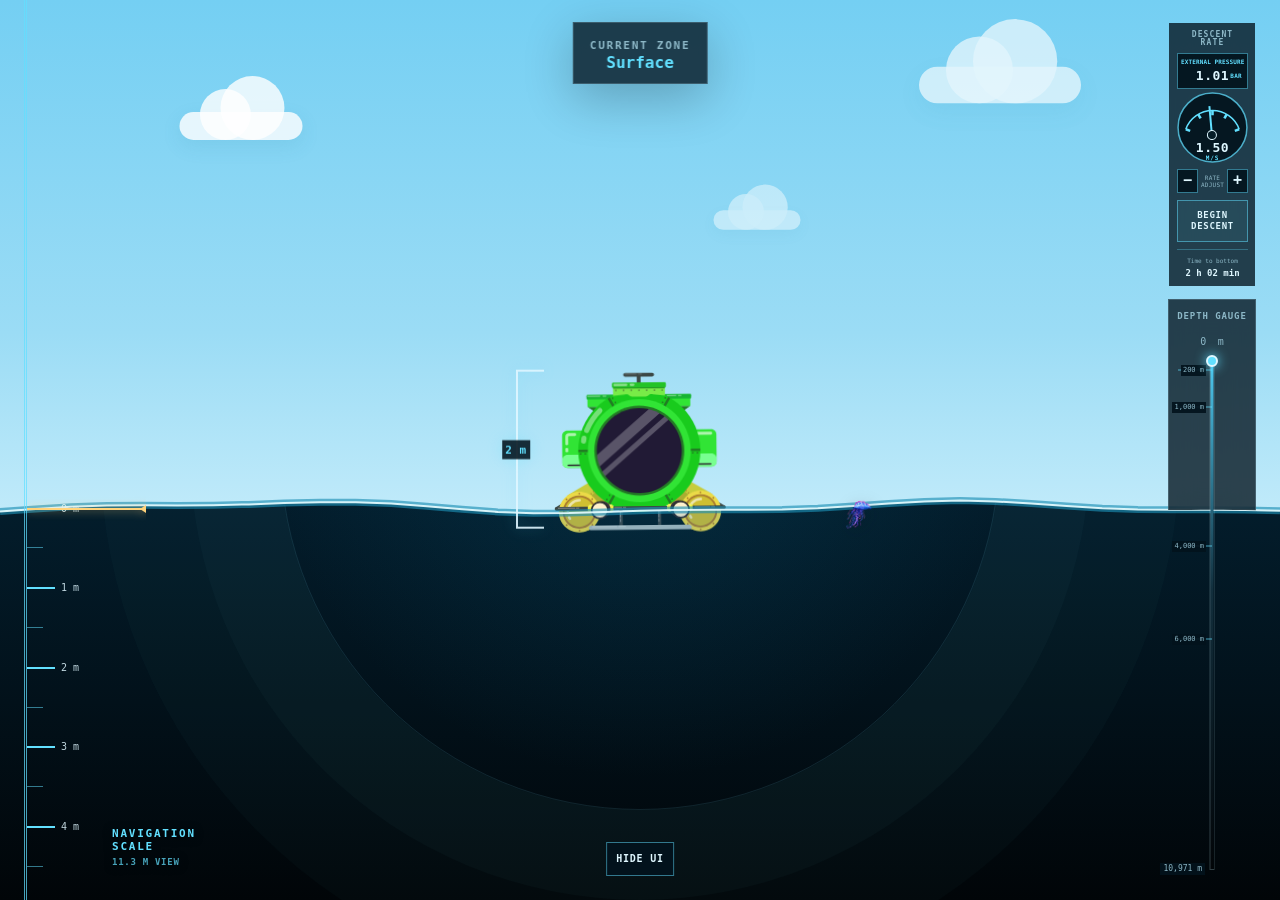
==== commit 283cbe82: "fixed the right side UI" ====
--- a/submarine.html
+++ b/submarine.html
@@ -160,7 +160,8 @@
     .depth-zone-marker__value { position: absolute; top: 0; right: 6px; padding: 2px; color: var(--muted); background: rgba(3,19,29,.92); font: 7px/1 ui-monospace, monospace; transform: translateY(-50%); white-space: nowrap; }
     .depth-console .eta { position: relative; padding: 9px 7px; color: var(--muted); font-size: 10px; line-height: 1.3; text-align: center; }
     .eta strong { display: block; margin-top: 4px; color: var(--ink); font: 700 12px ui-monospace, monospace; }
-    .mission-controls { position: fixed; top: 22px; right: 24px; z-index: 5; display: grid; width: var(--instrument-width); gap: 7px; padding: 8px; overflow: hidden; border: 1px solid rgba(98,224,255,.5); border-radius: 0; background: rgba(3,19,29,.9); box-shadow: none; }
+    .mission-controls { position: fixed; top: 22px; right: 24px; z-index: 5; display: grid; width: var(--instrument-width); gap: 7px; padding: 8px; overflow: hidden; border: 1px solid transparent; border-radius: 0; background: transparent; box-shadow: none; backdrop-filter: none; }
+    .mission-controls::before { position: absolute; inset: -1px; z-index: 0; border: 1px solid var(--line); background: var(--panel); box-shadow: 0 14px 50px rgba(0,0,0,.24); backdrop-filter: blur(14px); clip-path: var(--mission-controls-chrome-clip, inset(0)); content: ""; pointer-events: none; will-change: clip-path; }
     .panel-screw { display: none; }
     .panel-screw::after { position: absolute; top: 3px; left: 1px; width: 4px; height: 1px; background: rgba(204,241,255,.55); content: ""; transform: rotate(-18deg); }
     .panel-screw--tl { top: 5px; left: 5px; }
@@ -435,7 +436,7 @@
       <span class="panel-screw panel-screw--bl" aria-hidden="true"></span>
       <span class="panel-screw panel-screw--br" aria-hidden="true"></span>
       <div class="speed-control">
-        <div class="speed-control__title">Descent rate</div>
+        <div class="speed-control__title">DESCENT RATE</div>
         <div class="pressure-screen" role="status" aria-live="off">
           <span class="pressure-screen__label">External pressure</span>
           <output class="pressure-screen__value" id="pressure-output"><span id="pressure-value">1.01</span><span class="pressure-screen__unit">BAR</span></output>
@@ -791,22 +792,25 @@
       surfaceWaveDepth.setAttribute("d", wavePath);
       surfaceWaveHighlight.setAttribute("d", wavePath);
 
-      // Clip the depth gauge chrome to the animated waterline while leaving
-      // its reading visible above the water.
-      const consoleLeft = depthConsole.offsetLeft;
-      const consoleTop = depthConsole.offsetTop;
-      const consoleWidth = depthConsole.offsetWidth;
-      const consoleHeight = depthConsole.offsetHeight;
-      const consoleSurfacePoints = [];
-      const consoleSurfaceSamples = 8;
-      for (let sample = consoleSurfaceSamples; sample >= 0; sample -= 1) {
-        const ratio = sample / consoleSurfaceSamples;
-        const x = consoleLeft + ratio * consoleWidth;
-        const surfaceY = height / 2 + waterlineDrop - surfaceOffset + waveHeightAt(x, time);
-        const localY = Math.max(0, Math.min(consoleHeight, surfaceY - consoleTop));
-        consoleSurfacePoints.push(`${(ratio * 100).toFixed(1)}% ${localY.toFixed(1)}px`);
-      }
-      depthConsole.style.setProperty("--depth-console-chrome-clip", `polygon(0 0, 100% 0, ${consoleSurfacePoints.join(", ")})`);
+      // Give both right-side instrument boxes the same surface-aware chrome.
+      const clipChromeToWaterline = (element, property) => {
+        const panelLeft = element.offsetLeft;
+        const panelTop = element.offsetTop;
+        const panelWidth = element.offsetWidth;
+        const panelHeight = element.offsetHeight;
+        const surfacePoints = [];
+        const surfaceSamples = 8;
+        for (let sample = surfaceSamples; sample >= 0; sample -= 1) {
+          const ratio = sample / surfaceSamples;
+          const x = panelLeft + ratio * panelWidth;
+          const surfaceY = height / 2 + waterlineDrop - surfaceOffset + waveHeightAt(x, time);
+          const localY = Math.max(0, Math.min(panelHeight, surfaceY - panelTop));
+          surfacePoints.push(`${(ratio * 100).toFixed(1)}% ${localY.toFixed(1)}px`);
+        }
+        element.style.setProperty(property, `polygon(0 0, 100% 0, ${surfacePoints.join(", ")})`);
+      };
+      clipChromeToWaterline(depthConsole, "--depth-console-chrome-clip");
+      clipChromeToWaterline(missionControls, "--mission-controls-chrome-clip");
 
       const scaleX = width / 2 - submarineSize / 2 - 32;
       const scaleWaterlineY = height / 2 + waterlineDrop - surfaceOffset + waveHeightAt(scaleX, time);
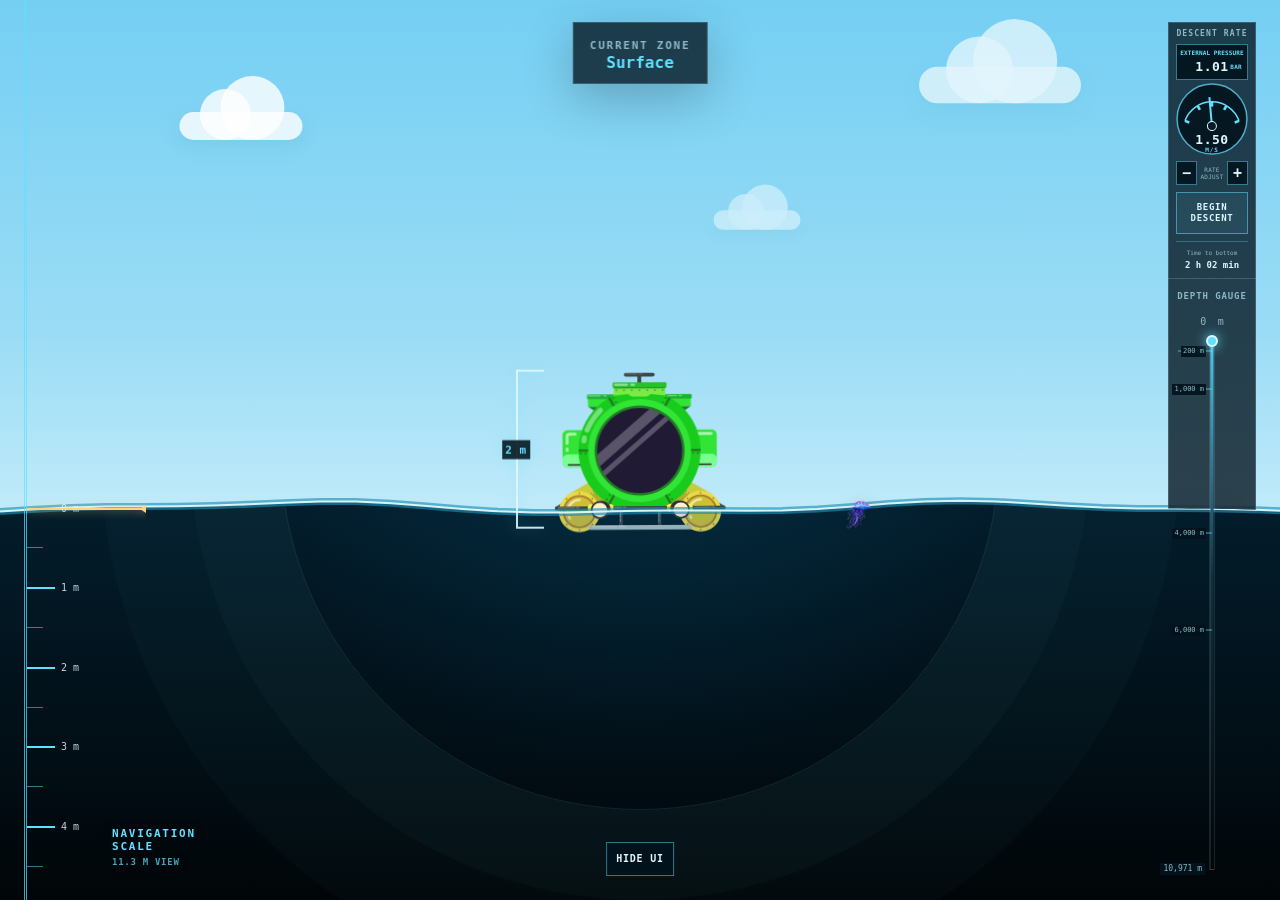
==== commit 0b5e578c: "added blue whale into the submarine.html" ====
--- a/submarine.html
+++ b/submarine.html
@@ -42,10 +42,9 @@
     .dive-loading button { pointer-events: auto; }
     .dive-loading[hidden] { display: none; }
     body[data-loading="false"] .dive-loading { opacity: 0; pointer-events: none; }
-    body[data-loading="true"] .depth-console,
+    body[data-loading="true"] .instrument-console,
     body[data-loading="true"] .depth-ruler,
     body[data-loading="true"] .mission-status,
-    body[data-loading="true"] .mission-controls,
     body[data-loading="true"] .zone-boundaries,
     body[data-loading="true"] .surface-scale,
     body[data-loading="true"] .ui-toggle { opacity: 0; pointer-events: none; }
@@ -77,13 +76,11 @@
     .ui-toggle { position: fixed; bottom: 24px; left: 50%; z-index: 8; padding: 10px 9px; border: 1px solid rgba(98,224,255,.5); color: var(--ink); background: rgba(3,19,29,.9); font: 700 10px/1.2 ui-monospace, monospace; letter-spacing: .08em; text-transform: uppercase; transform: translateX(-50%); transition: background 180ms ease; cursor: pointer; }
     .ui-toggle:hover, .ui-toggle:focus-visible { color: #03131c; background: var(--accent); outline: none; }
 
-    .depth-console, .mission-controls, .depth-ruler--third-person, .mission-status, .zone-boundaries, .surface-scale { transition-duration: 320ms; transition-timing-function: ease; }
-    .depth-console { transition-property: transform, opacity; }
-    .mission-controls { transition-property: transform, opacity; }
+    .instrument-console, .depth-ruler--third-person, .mission-status, .zone-boundaries, .surface-scale { transition-duration: 320ms; transition-timing-function: ease; }
+    .instrument-console { transition-property: transform, opacity; }
     .depth-ruler--third-person { transition-property: transform, opacity; }
     .mission-status { transition-property: transform, opacity; }
-    .mission[data-ui-visible="false"] .depth-console { opacity: 0; transform: translateX(calc(100% + 32px)); pointer-events: none; }
-    .mission[data-ui-visible="false"] .mission-controls { opacity: 0; transform: translateX(calc(100% + 32px)); pointer-events: none; }
+    .mission[data-ui-visible="false"] .instrument-console { opacity: 0; transform: translateX(calc(100% + 32px)); pointer-events: none; }
     .mission[data-ui-visible="false"] .mission-status { opacity: 0; transform: translate(-50%, calc(-100% - 36px)); pointer-events: none; }
     .mission[data-ui-visible="false"] .zone-boundaries,
     .mission[data-ui-visible="false"] .surface-scale { opacity: 0; pointer-events: none; }
@@ -127,6 +124,9 @@
     .sea-creature:focus-visible .sea-creature__image,
     .surface-creature:hover .surface-creature__image,
     .surface-creature:focus-visible .surface-creature__image { scale: 1.07; filter: url("#creature-outline"); }
+    .sea-creature--blue-whale:hover .sea-creature__image,
+    .sea-creature--blue-whale:focus-visible .sea-creature__image { scale: 1; filter: drop-shadow(0 10px 16px rgba(0, 8, 14, .3)); }
+    .sea-creature--blue-whale .sea-creature__image { animation: none; }
     .sea-creature:focus-visible, .surface-creature:focus-visible { outline: none; }
 
     .visual-filters { position: absolute; width: 0; height: 0; overflow: hidden; }
@@ -144,9 +144,10 @@
     .zone-boundary[hidden] { display: none; }
     .zone-boundaries { --boundary-label-font-size: clamp(9px, calc(var(--boundary-label-width, 96px) / 8), 12px); }
     .zone-boundary__label { position: absolute; bottom: 10px; left: calc(var(--boundary-label-x) - var(--boundary-start, 140px)); width: max-content; max-width: var(--boundary-label-width); transform: translateX(-50%); overflow-wrap: anywhere; color: var(--ink); font: 600 var(--boundary-label-font-size)/1.5 ui-monospace, monospace; text-align: center; text-shadow: 0 2px 6px #020c13, 0 0 12px #020c13; }
-    .depth-console { position: fixed; right: 24px; bottom: 16px; z-index: 5; display: grid; width: var(--instrument-width); gap: 8px; }
-    .depth-console::before { position: absolute; inset: 0; z-index: 0; border: 1px solid var(--line); background: var(--panel); box-shadow: 0 14px 50px rgba(0, 0, 0, 0.24); backdrop-filter: blur(14px); clip-path: var(--depth-console-chrome-clip, inset(0)); content: ""; pointer-events: none; will-change: clip-path; }
-    .depth-console .depth-panel, .depth-console .eta { z-index: 1; border-color: transparent; background: transparent; box-shadow: none; backdrop-filter: none; }
+    .instrument-console { position: fixed; top: 22px; right: 24px; bottom: 16px; z-index: 5; display: grid; width: var(--instrument-width); min-height: 0; grid-template-rows: auto minmax(0, 1fr); }
+    .instrument-console::before { position: absolute; inset: 0; z-index: 0; border: 1px solid var(--line); background: var(--panel); box-shadow: 0 14px 50px rgba(0,0,0,.24); backdrop-filter: blur(14px); clip-path: var(--instrument-console-chrome-clip, inset(0)); content: ""; pointer-events: none; will-change: clip-path; }
+    .depth-console { position: relative; z-index: 1; display: grid; width: 100%; min-height: 0; grid-row: 2; }
+    .depth-console .depth-panel { z-index: 1; border-color: transparent; background: transparent; box-shadow: none; backdrop-filter: none; }
     .depth-console .depth-panel { position: relative; top: auto; right: auto; display: grid; width: 100%; height: 100%; grid-template-rows: auto auto minmax(0, 1fr); justify-items: center; padding: 11px 8px 10px; }
     .depth-console .label { font-size: 9px; letter-spacing: .1em; text-align: center; }
     .depth-value { margin: 5px 0 3px; font: 700 19px ui-monospace, monospace; white-space: nowrap; }
@@ -160,8 +161,7 @@
     .depth-zone-marker__value { position: absolute; top: 0; right: 6px; padding: 2px; color: var(--muted); background: rgba(3,19,29,.92); font: 7px/1 ui-monospace, monospace; transform: translateY(-50%); white-space: nowrap; }
     .depth-console .eta { position: relative; padding: 9px 7px; color: var(--muted); font-size: 10px; line-height: 1.3; text-align: center; }
     .eta strong { display: block; margin-top: 4px; color: var(--ink); font: 700 12px ui-monospace, monospace; }
-    .mission-controls { position: fixed; top: 22px; right: 24px; z-index: 5; display: grid; width: var(--instrument-width); gap: 7px; padding: 8px; overflow: hidden; border: 1px solid transparent; border-radius: 0; background: transparent; box-shadow: none; backdrop-filter: none; }
-    .mission-controls::before { position: absolute; inset: -1px; z-index: 0; border: 1px solid var(--line); background: var(--panel); box-shadow: 0 14px 50px rgba(0,0,0,.24); backdrop-filter: blur(14px); clip-path: var(--mission-controls-chrome-clip, inset(0)); content: ""; pointer-events: none; will-change: clip-path; }
+    .mission-controls { position: relative; top: auto; right: auto; z-index: 1; display: grid; width: 100%; grid-row: 1; gap: 7px; padding: 8px; overflow: hidden; border: 0; border-bottom: 1px solid var(--line); border-radius: 0; background: transparent; box-shadow: none; backdrop-filter: none; }
     .panel-screw { display: none; }
     .panel-screw::after { position: absolute; top: 3px; left: 1px; width: 4px; height: 1px; background: rgba(204,241,255,.55); content: ""; transform: rotate(-18deg); }
     .panel-screw--tl { top: 5px; left: 5px; }
@@ -270,8 +270,7 @@
     @media (max-width: 760px) {
       .mission-status { top: 16px; }
       :root { --instrument-width: 84px; }
-      .depth-console { right: 12px; bottom: 12px; }
-      .mission-controls { top: 16px; right: 12px; }
+      .instrument-console { top: 16px; right: 12px; bottom: 12px; }
       .speed-control { gap: 7px; }
       .speed-control__title { font-size: 8px; }
       .speed-stepper { grid-template-columns: 20px minmax(0, 1fr) 20px; gap: 3px; }
@@ -297,8 +296,8 @@
     @media (max-width: 520px) {
       .mission-status { top: 12px; }
       :root { --instrument-width: 78px; }
-      .depth-console { right: 7px; bottom: 7px; }
-      .mission-controls { top: 12px; right: 7px; gap: 5px; padding: 6px; }
+      .instrument-console { top: 12px; right: 7px; bottom: 7px; }
+      .mission-controls { gap: 5px; padding: 6px; }
       .panel-screw { width: 6px; height: 6px; }
       .panel-screw::after { top: 2px; width: 3px; }
       .panel-screw--tl, .panel-screw--tr { top: 3px; }
@@ -345,7 +344,7 @@
   </div>
   <main class="mission" id="mission" data-zone="surface" data-ui-visible="true" inert aria-busy="true">
     <button class="mission-status" id="mission-status" type="button" aria-controls="sandbox" aria-expanded="false"><span class="label">Current zone</span><strong id="zone-name">Surface</strong></button>
-    <button class="ui-toggle" id="ui-toggle" type="button" aria-controls="mission-status depth-console mission-controls zone-boundaries surface-scale" aria-expanded="true">Hide UI</button>
+    <button class="ui-toggle" id="ui-toggle" type="button" aria-controls="mission-status instrument-console zone-boundaries surface-scale" aria-expanded="true">Hide UI</button>
 
     <section class="scene" id="scene" aria-label="Third-person submarine descent scene">
       <svg class="visual-filters" aria-hidden="true" focusable="false">
@@ -415,6 +414,7 @@
       <div class="zone-boundaries" id="zone-boundaries" aria-label="Ocean zone boundaries"></div>
     </section>
 
+    <div class="instrument-console" id="instrument-console" role="group" aria-label="Submarine instruments">
     <div class="depth-console" id="depth-console">
       <aside class="depth-panel" aria-label="Overall expedition depth">
         <div class="label">Depth gauge</div>
@@ -468,6 +468,7 @@
       <button class="control-button pause-button" id="pause-button" type="button">Begin Descent</button>
       <div class="eta"><span id="eta-label">Time to bottom</span><strong id="eta-value">1 h 59 min</strong></div>
     </aside>
+    </div>
 
     <aside class="depth-ruler depth-ruler--third-person" id="third-person-ruler" aria-label="Five metre navigation scale with half metre markers">
       <div class="depth-ruler__title label">Navigation scale<span class="depth-ruler__scale" id="third-person-scale">12.0 m view</span></div>
@@ -541,6 +542,7 @@
     const creatures = [
       { name: "Freediver", scientificName: "No-limit freediving", status: "Herbert Nitsch", record: true, depth: 253, x: "28%", tilt: 0, sourceWidth: 430, sourceHeight: 645, image: "Submarine pngs Placeholders/Mesopelagic/freediver.png", driftX: 3, driftY: 0, driftRotation: 0, driftSpeed: 6, driftDelay: -1, popupWidth: "54%" },
       { name: "Scuba diver", scientificName: "Scuba diving", status: "Ahmed Gabr", record: true, depth: 332.35, x: "70%", tilt: 0, sourceWidth: 650, sourceHeight: 433, image: "Submarine pngs Placeholders/Mesopelagic/scubadiver.png", driftX: -3, driftY: 0, driftRotation: 0, driftSpeed: 6, driftDelay: -3, popupWidth: "94%" },
+      { name: "Blue whale", scientificName: "Balaenoptera musculus", status: "Endangered", record: true, recordZone: "Mesopelagic · Whale dive record", recordStatusLabel: "Deepest recorded dive", recordScaleMax: 600, depth: 506, depthAnchorY: .955, x: "43%", tilt: 0, sourceWidth: 5100, sourceHeight: 6800, scaleByHeight: true, image: "Submarine pngs Placeholders/Mesopelagic/blue whale.png", alphaHitTest: true, driftX: 0, driftY: 0, driftRotation: 0, driftSpeed: 0, driftDelay: 0, className: "sea-creature--blue-whale", bleed: true, popupWidth: "68%", popupX: "-2%", popupY: "1%" },
       { name: "Manatee", scientificName: "Trichechus manatus", status: "Vulnerable", depth: 10, x: "24%", tilt: -3, sourceWidth: 800, sourceHeight: 550, rive: true, driftX: 7, driftY: -3, driftRotation: 1.2, driftSpeed: 5.8, driftDelay: -1.7, bleed: true, popupWidth: "116%", popupX: "-12%", popupY: "7%" },
       { name: "Sea otter", scientificName: "Enhydra lutris", status: "Endangered", depth: 40, x: "76%", tilt: 4, sourceWidth: 400, sourceHeight: 250, image: "Submarine pngs Placeholders/Epipelagic/sea otters.png", driftX: -8, driftY: 4, driftRotation: -1.5, driftSpeed: 4.9, driftDelay: -3.1, bleed: true, popupWidth: "108%", popupX: "-8%", popupY: "6%" },
       { name: "Atlantic puffin", scientificName: "Fratercula arctica", status: "Vulnerable", depth: 60, x: "32%", tilt: -5, sourceWidth: 100, sourceHeight: 100, image: "Submarine pngs Placeholders/Epipelagic/puffin.png", driftX: 10, driftY: -5, driftRotation: 2, driftSpeed: 4.2, driftDelay: -2.3, popupWidth: "78%", popupX: "0%", popupY: "3%" },
@@ -550,6 +552,7 @@
     ];
 
     const mission = document.getElementById("mission");
+    const instrumentConsole = document.getElementById("instrument-console");
     const missionControls = document.querySelector(".mission-controls");
     const depthConsole = document.getElementById("depth-console");
     const depthValue = document.getElementById("depth-value");
@@ -661,6 +664,59 @@
       creature.imageElement = image;
     });
 
+    // A compact mask keeps transparent-pixel hit testing reliable even when the
+    // page is opened from file://, where browsers can block canvas pixel reads.
+    const precomputedAlphaMasks = {
+      "Blue whale": { width: 128, height: 171, bits: "AAAAAAAAAAAAAAAAAAAAAAAAAAAAAAAAAAAAAAAAAAAAAAAAAAAAAAAAAAAAAAAAAAAAAAAAAAAAAAAAAADgAwAAAAAAAAAAAAAAAAAA+A8AAAAAAAAAAAAAAAAAAP4fAAAAAAAAAAAAAAAAAID/HwAAAAAAAAAAAAAAAADg/x8AAAAAAAAAAAAAAAAA8P8fAAAAAAAAAAAAAAAAAPz/PwAAAAAAAAAAAAAAAAD+/z8AAAAAAAAAAAAAAACA//8fAAAAAAAAAAAAAAAAwP//HwAAAAAAAAAAAAAAAPD//x8AAAAAAAAAAAAAAAD4//8fAAAAAAAAAAAAAAAA/P//HwAAAAAAAAAAAAAAAP///w8AAAAAAAAAAAAAAID///8PAAAAAAAAAAAAAADA////DwAAAAAAAAAAAAAA4P///wcAAAAAAAAAAAAAAPj///8HAAAAAAAAAAAAAAD8////BwAAAAAAAAAAAAAA/v///wcAAAAAAAAAAAAAAP////8HAAAAAAAAAAAAAID/////AwAAAAAAAAAAAADA/////wMAAAAAAAAAAAAA8P////8DAAAAAAAAAAAAAPj/////AwAAAAAAAAAAAAD8/////wMAAAAAAAAAAAAA/v////8DAAAAAAAAAAAAAP//////AQAAAAAAAAAAAID//////wEAAAAAAAAAAADA//////8BAAAAAAAAAAAA4P//////AQAAAAAAAAAAAPD//////wEAAAAAAAAAAAD4//////8BAAAAAAAAAAAA/P//////AQAAAAAAAAAAAP7//////wAAAAAAAAAAAAD///////8AAAAAAAAAAACA////////AAAAAAAAAAAAwP///////wAAAAAAAAAAAOD///////8AAAAAAAAAAADw//////9/AAAAAAAAAAAA+P//////fwAAAAAAAAAAAPz//////38AAAAAAAAAAAD8//////9/AAAAAAAAAAAA/v//////PwAAAAAAAAAAAP///////z8AAAAAAAAAAID///////8/AAAAAAAAAACA////////PwAAAAAAAAAAwP///////x8AAAAAAAAAAOD///////8fAAAAAAAAAADw////////HwAAAAAAAAAA8P///////w8AAAAAAAAAAPj///////8PAAAAAAAAAAD8////////BwAAAAAAAAAA/P///////wcAAAAAAAAAAP7///////8DAAAAAAAAAAD+////////AwAAAAAAAAAA/////////wEAAAAAAAAAgP////////8BAAAAAAAAAMD/////////AAAAAAAAAADg/////////wAAAAAAAAAA8P///////38AAAAAAAAAAPz///////9/AAAAAAAAAAD+////////PwAAAAAAAACA/////////z8AAAAAAAAAwP////////8/AAAAAAAAAOD/////////fwAAAAAAAADw//////////8AAAAAAAAA+P//////////AQAAAAAAAPz//////////wMAAAAAAAD+//////////8HAAAAAAAA/v//////////DwAAAAAAAPz//////////w8AAAAAAADg//////////8fAAAAAAAA4P//////////PwAAAAAAAOD//////////z8AAAAAAADg//////////9/AAAAAAAA4P//////////fwAAAAAAAOD///////////8AAAAAAADw////////////AAAAAAAA8P////////v//wEAAAAAAPj////////x//8BAAAAAAD4////////4P//AwAAAAAA+P///////8D//wMAAAAAAPz//////3+A//8DAAAAAAD+//////8/AP7/BwAAAAAA/v//////HwD8/wcAAAAAAP///////w8A8P8HAAAAAID///////8HAOD/DwAAAACA////////BwDA/w8AAAAAwP///////wcAAP8PAAAAAMD///////8HAAD+DwAAAADg////////AwAA/g8AAAAA8P///////wMAAPwPAAAAAPD///////8DAAD4DwAAAAD4////////AQAA8A8AAAAA+P///////wEAAPAPAAAAAPz///////8BAADgDwAAAAD8////////AAAA4A8AAAAA/v///////wAAAMAPAAAAAP///////38AAADADwAAAAD//////79/AAAAwAcAAACA//////+fPwAAAIAHAAAAgP//////hz8AAACAAQAAAMD//////4MfAAAAAAAAAADA///////BHwAAAAAAAAAAwP////9/wA8AAAAAAAAAAOD/////P8AHAAAAAAAAAADg/////w/gAwAAAAAAAAAA8P////8D4AEAAAAAAAAAAPD/////AcAAAAAAAAAAAADw////fwAAAAAAAAAAAAAA+P///w8AAAAAAAAAAAAAAPj///8DAAAAAAAAAAAAAAD4//9/AAAAAAAAAAAAAAAA+P//DwAAAAAAAAAAAAAAAPz//wEAAAAAAAAAAAAAAAD8/z8AAAAAAAAAAAAAAAAA/P8PAAAAAAAAAAAAAAAAAPz/AwAAAAAAAAAAAAAAAAD8/wAAAAAAAAAAAAAAAAAA/D8AAAAAAAAAAAAAAAAAAPwfAAAAAAAAAAAAAAAAAAD8DwAAAAAAAAAAAAAAAAAA/AcAAAAAAAAAAAAAAAAAAP4DAAAAAAAAAAAAAAAAAAD+AQAAAAAAAAAAAAAAAACA/wEAAAAAAAAAAAAAAAAAwP8BAAAAAAAAAAAAAAAAAPD/AwAAAAAAAAAAAAAAAAD+/wMAAAAAAAAAAAAAAACA//8HAAAAAAAAAAAAAAAA8P//DwAAAAAAAAAAAAAAAPj//z8AAAAAAAAAAAAAAAD+//9/AAAAAAAAAAAAAAAA/////wEAAAAAAAAAAAAAgP////8HAAAAAAAAAAAAAMD/////DwAAAAAAAAAAAADg/////x8AAAAAAAAAAAAA8P////9/AAAAAAAAAAAAAPD//////wAAAAAAAAAAAAD4//////8BAAAAAAAAAAAA+P//+///AQAAAAAAAAAAAPj///P//wMAAAAAAAAAAAD8///g//8HAAAAAAAAAAAA/P8/4P//BwAAAAAAAAAAADwAAMD//w8AAAAAAAAAAAAIAACA//8PAAAAAAAAAAAAAAAAAP//HwAAAAAAAAAAAAAAAAD8/x8AAAAAAAAAAAAAAAAA8P8fAAAAAAAAAAAAAAAAAID/PwAAAAAAAAAAAAAAAAAA/D8AAAAAAAAAAAAAAAAAAOA/[base64]" }
+    };
+
+    const prepareAlphaHitTest = (creature) => {
+      if (!creature.alphaHitTest || creature.rive) return;
+      const image = creature.imageElement;
+      const precomputed = precomputedAlphaMasks[creature.name];
+      if (precomputed) {
+        const decoded = Uint8Array.from(atob(precomputed.bits), character => character.charCodeAt(0));
+        const bytes = new Uint8Array(Math.ceil(precomputed.width * precomputed.height / 8));
+        bytes.set(decoded.subarray(0, bytes.length));
+        const alpha = new Uint8Array(precomputed.width * precomputed.height);
+        for (let index = 0; index < alpha.length; index += 1) {
+          alpha[index] = bytes[index >> 3] & (1 << (index & 7)) ? 255 : 0;
+        }
+        creature.alphaMask = { alpha, width: precomputed.width, height: precomputed.height };
+        return;
+      }
+      const buildMask = () => {
+        if (!image.naturalWidth || creature.alphaMask) return;
+        try {
+          const canvas = document.createElement("canvas");
+          canvas.width = image.naturalWidth;
+          canvas.height = image.naturalHeight;
+          const context = canvas.getContext("2d", { willReadFrequently: true });
+          context.drawImage(image, 0, 0);
+          const pixels = context.getImageData(0, 0, canvas.width, canvas.height).data;
+          const alpha = new Uint8Array(canvas.width * canvas.height);
+          for (let index = 0; index < alpha.length; index += 1) alpha[index] = pixels[index * 4 + 3];
+          creature.alphaMask = { alpha, width: canvas.width, height: canvas.height };
+        } catch (error) {
+          console.warn(`Pixel hit testing is unavailable for ${creature.name}`, error);
+        }
+      };
+      if (image.complete) buildMask();
+      else image.addEventListener("load", buildMask, { once: true });
+    };
+
+    const isOpaqueCreaturePixel = (creature, event) => {
+      const mask = creature.alphaMask;
+      if (!mask) return true;
+      const bounds = creature.imageElement.getBoundingClientRect();
+      const x = Math.floor((event.clientX - bounds.left) / bounds.width * mask.width);
+      const y = Math.floor((event.clientY - bounds.top) / bounds.height * mask.height);
+      if (x < 0 || x >= mask.width || y < 0 || y >= mask.height) return false;
+      return mask.alpha[y * mask.width + x] > 16;
+    };
+
+    creatures.forEach(prepareAlphaHitTest);
+
     const setUiVisibility = (visible) => {
       uiVisible = visible;
       zoneBoundaries.setAttribute("aria-hidden", String(!visible));
@@ -685,15 +741,16 @@
       creatureDialogTitle.textContent = creature.name;
       creatureDialogScientific.textContent = creature.scientificName;
       creatureDialogStatus.textContent = creature.status;
-      document.getElementById("creature-dialog-zone").textContent = creature.record ? "Mesopelagic · Human diving record" : "Epipelagic encounter";
-      document.getElementById("creature-dialog-status-label").textContent = creature.record ? "Record holder" : "Conservation";
+      document.getElementById("creature-dialog-zone").textContent = creature.record ? creature.recordZone || "Mesopelagic · Human diving record" : "Epipelagic encounter";
+      document.getElementById("creature-dialog-status-label").textContent = creature.record ? creature.recordStatusLabel || "Record holder" : "Conservation";
       creatureDialog.dataset.record = String(Boolean(creature.record));
       document.getElementById("depth-range-title").textContent = creature.record ? "Record depth" : "Depth range";
       creatureDialog.querySelector(".depth-range__value").textContent = creature.record ? `${creature.depth} m` : "— m to — m";
-      creatureDialog.style.setProperty("--record-position", `${creature.depth / 400 * 100}%`);
-      creatureDialog.querySelector(".depth-range__track").setAttribute("aria-label", creature.record ? `Record depth: ${creature.depth} metres on a 0 to 400 metre scale` : "Placeholder depth range within the Epipelagic zone from 0 to 200 metres");
+      const recordScaleMax = creature.recordScaleMax || 400;
+      creatureDialog.style.setProperty("--record-position", `${creature.depth / recordScaleMax * 100}%`);
+      creatureDialog.querySelector(".depth-range__track").setAttribute("aria-label", creature.record ? `Record depth: ${creature.depth} metres on a 0 to ${recordScaleMax} metre scale` : "Placeholder depth range within the Epipelagic zone from 0 to 200 metres");
       creatureDialog.querySelectorAll(".depth-range__ticks span").forEach((tick, index) => {
-        tick.textContent = `${index * (creature.record ? 100 : 50)} m`;
+        tick.textContent = `${index * (creature.record ? recordScaleMax / 4 : 50)} m`;
       });
       const notes = CREATURE_FACTS[creature.name];
       creatureDialogFacts.textContent = notes.facts;
@@ -718,7 +775,28 @@
       render();
     };
 
-    creatures.forEach((creature) => creature.element.addEventListener("click", () => openCreatureDialog(creature)));
+    creatures.forEach((creature) => {
+      creature.element.addEventListener("click", (event) => {
+        // Keyboard-generated clicks have no meaningful pointer coordinates.
+        if (event.detail !== 0 && creature.alphaHitTest && !isOpaqueCreaturePixel(creature, event)) return;
+        openCreatureDialog(creature);
+      });
+    });
+    const alphaHitCreatures = creatures.filter(creature => creature.alphaHitTest);
+    window.addEventListener("pointermove", (event) => {
+      alphaHitCreatures.forEach((creature) => {
+        if (creature.element.dataset.visible !== "true") {
+          creature.element.style.pointerEvents = "";
+          creature.element.style.cursor = "";
+          return;
+        }
+        const isOpaque = isOpaqueCreaturePixel(creature, event);
+        // Removing pointer events over transparent pixels lets clicks reach the
+        // ocean or any smaller creature underneath the whale's large image box.
+        creature.element.style.pointerEvents = isOpaque ? "auto" : "none";
+        creature.element.style.cursor = isOpaque ? "pointer" : "default";
+      });
+    }, { passive: true });
     manOWar.addEventListener("click", () => openCreatureDialog(manOWarInfo));
 
     const getWorldPixelsPerMetre = () => {
@@ -792,7 +870,7 @@
       surfaceWaveDepth.setAttribute("d", wavePath);
       surfaceWaveHighlight.setAttribute("d", wavePath);
 
-      // Give both right-side instrument boxes the same surface-aware chrome.
+      // Clip the shared right-side instrument console to the moving waterline.
       const clipChromeToWaterline = (element, property) => {
         const panelLeft = element.offsetLeft;
         const panelTop = element.offsetTop;
@@ -809,8 +887,7 @@
         }
         element.style.setProperty(property, `polygon(0 0, 100% 0, ${surfacePoints.join(", ")})`);
       };
-      clipChromeToWaterline(depthConsole, "--depth-console-chrome-clip");
-      clipChromeToWaterline(missionControls, "--mission-controls-chrome-clip");
+      clipChromeToWaterline(instrumentConsole, "--instrument-console-chrome-clip");
 
       const scaleX = width / 2 - submarineSize / 2 - 32;
       const scaleWaterlineY = height / 2 + waterlineDrop - surfaceOffset + waveHeightAt(scaleX, time);
@@ -885,13 +962,24 @@
 
       creatures.forEach((creature) => {
         const depthY = (creature.depth - depth) * pixelsPerMetre;
-        const creatureWidth = submarineSize * (creature.sourceWidth / SUBMARINE_SVG_SIZE) * mobileCompression;
         const creatureAspectRatio = creature.imageElement.naturalWidth ? creature.imageElement.naturalHeight / creature.imageElement.naturalWidth : creature.sourceHeight / creature.sourceWidth;
+        // Most creatures are sized by width. Tall, angled artwork can instead use
+        // its long vertical axis so the real-world length is not inflated.
+        const scaleWidth = creature.scaleByHeight ? creature.sourceHeight / creatureAspectRatio : creature.sourceWidth;
+        const creatureWidth = submarineSize * (scaleWidth / SUBMARINE_SVG_SIZE) * mobileCompression;
         const creatureHeight = creatureWidth * creatureAspectRatio;
-        const isVisible = Math.abs(depthY) <= viewportBuffer + creatureHeight / 2;
-        creature.element.style.setProperty("--creature-depth-y", `${depthY.toFixed(2)}px`);
+        // Anchor record-setting animals by the marked body point. The whale's
+        // lowest tail tip, rather than the centre of its large PNG, marks 506 m.
+        const depthAnchorY = Number.isFinite(creature.depthAnchorY) ? creature.depthAnchorY : .5;
+        const creatureCentreY = depthY - (depthAnchorY - .5) * creatureHeight;
+        const isVisible = Math.abs(creatureCentreY) <= viewportBuffer + creatureHeight / 2;
+        creature.element.style.setProperty("--creature-depth-y", `${creatureCentreY.toFixed(2)}px`);
         creature.element.style.setProperty("--creature-width", `${creatureWidth.toFixed(2)}px`);
         creature.element.dataset.visible = String(isVisible);
+        if (creature.alphaHitTest && !isVisible) {
+          creature.element.style.pointerEvents = "none";
+          creature.element.style.cursor = "";
+        }
         creature.element.tabIndex = isVisible ? 0 : -1;
       });
     };
@@ -955,21 +1043,10 @@
       return `${Math.floor(minutes / 60)} h ${String(minutes % 60).padStart(2, "0")} min`;
     };
 
-    const positionDepthConsole = () => {
-      const compact = window.innerWidth <= 520;
-      const tablet = window.innerWidth <= 760;
-      const gap = compact ? 7 : tablet ? 10 : 12;
-      const bottomInset = compact ? 7 : tablet ? 12 : 16;
-      const desiredTop = missionControls.getBoundingClientRect().bottom + gap;
-      const maximumTop = window.innerHeight - bottomInset - 190;
-      depthConsole.style.top = `${Math.min(desiredTop, maximumTop)}px`;
-    };
-
     const getCurrentZone = (centreDepth) => milestones.reduce((current, item) =>
       item.depth < BOTTOM && centreDepth + 1e-8 >= item.depth ? item : current, milestones[0]);
 
     const render = () => {
-      positionDepthConsole();
       const current = getCurrentZone(getGaugeDepth(depth));
       const submarineSize = submarine.offsetHeight || Math.min(180, window.innerWidth * 0.42);
       const fullySubmergedDepth = ((FLOAT_LINE_RATIO - SUBMARINE_ART_TOP) * submarineSize + 7) / getWorldPixelsPerMetre();
